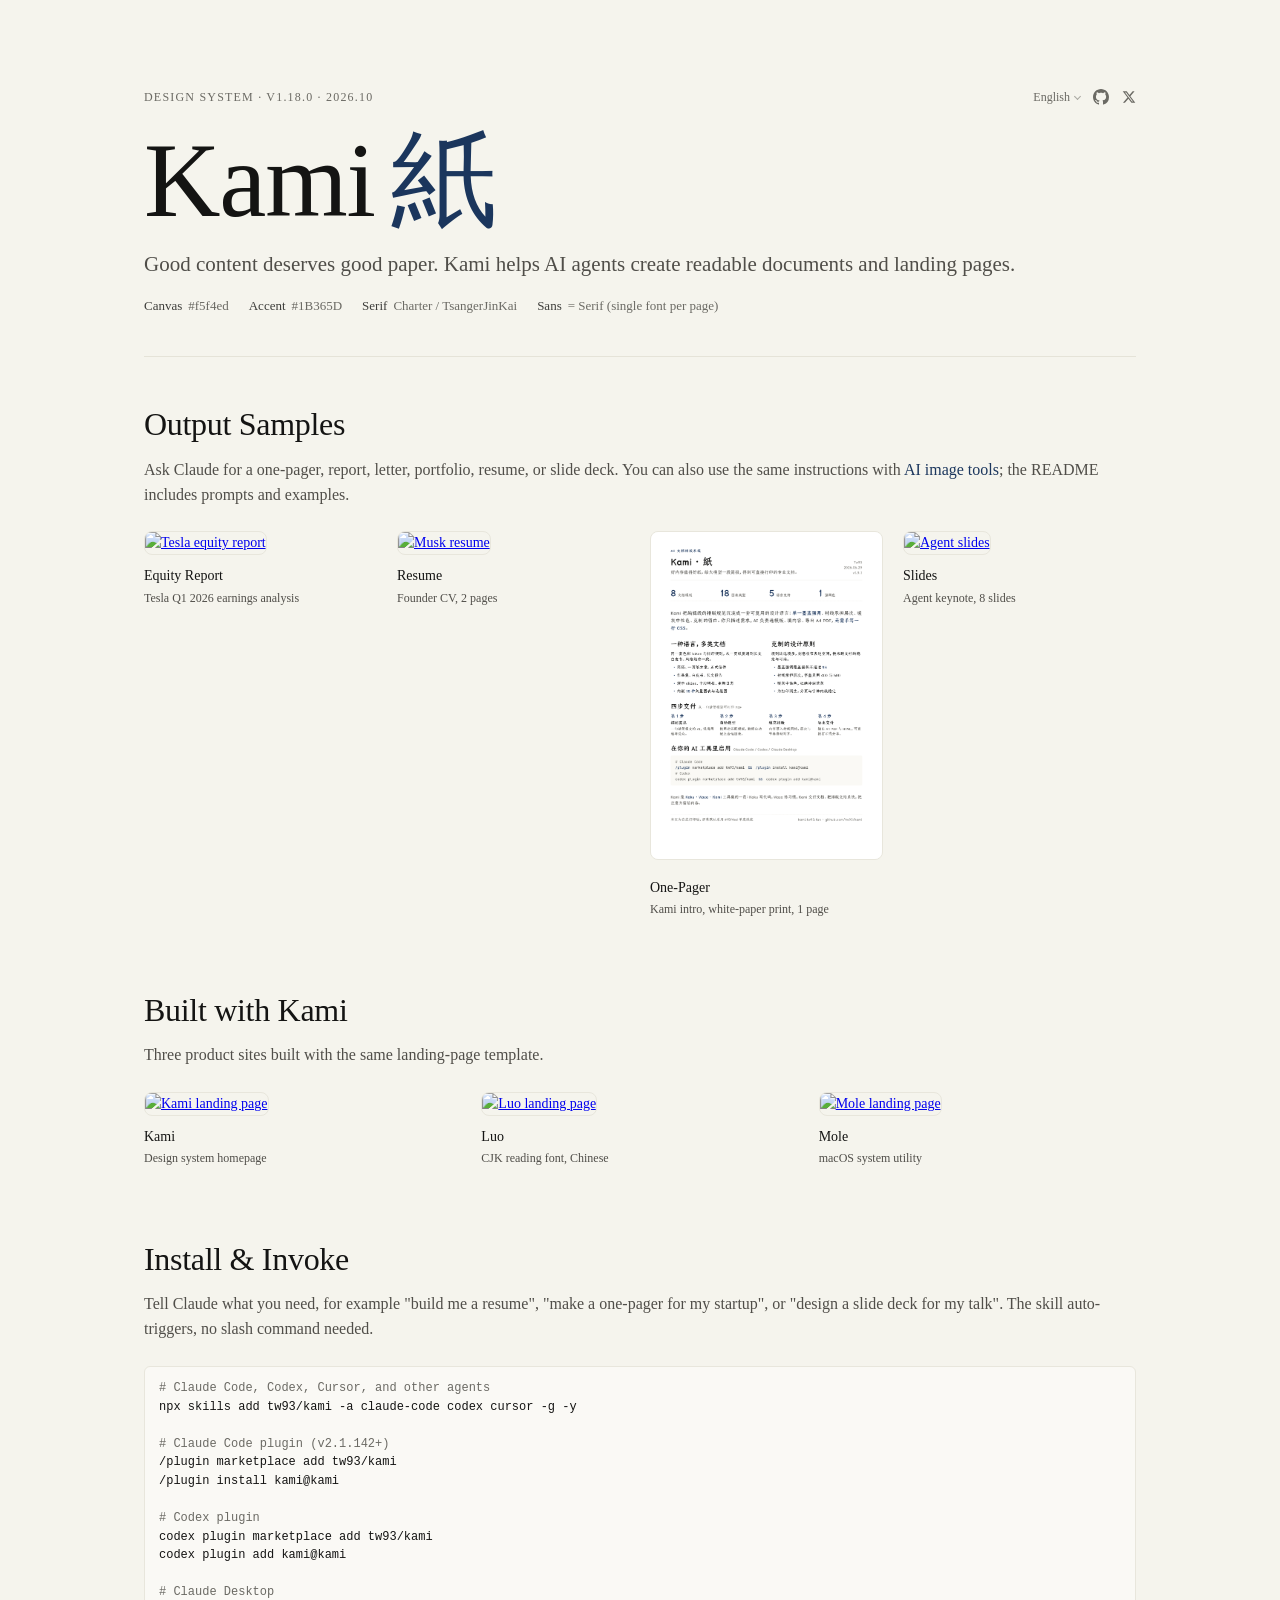
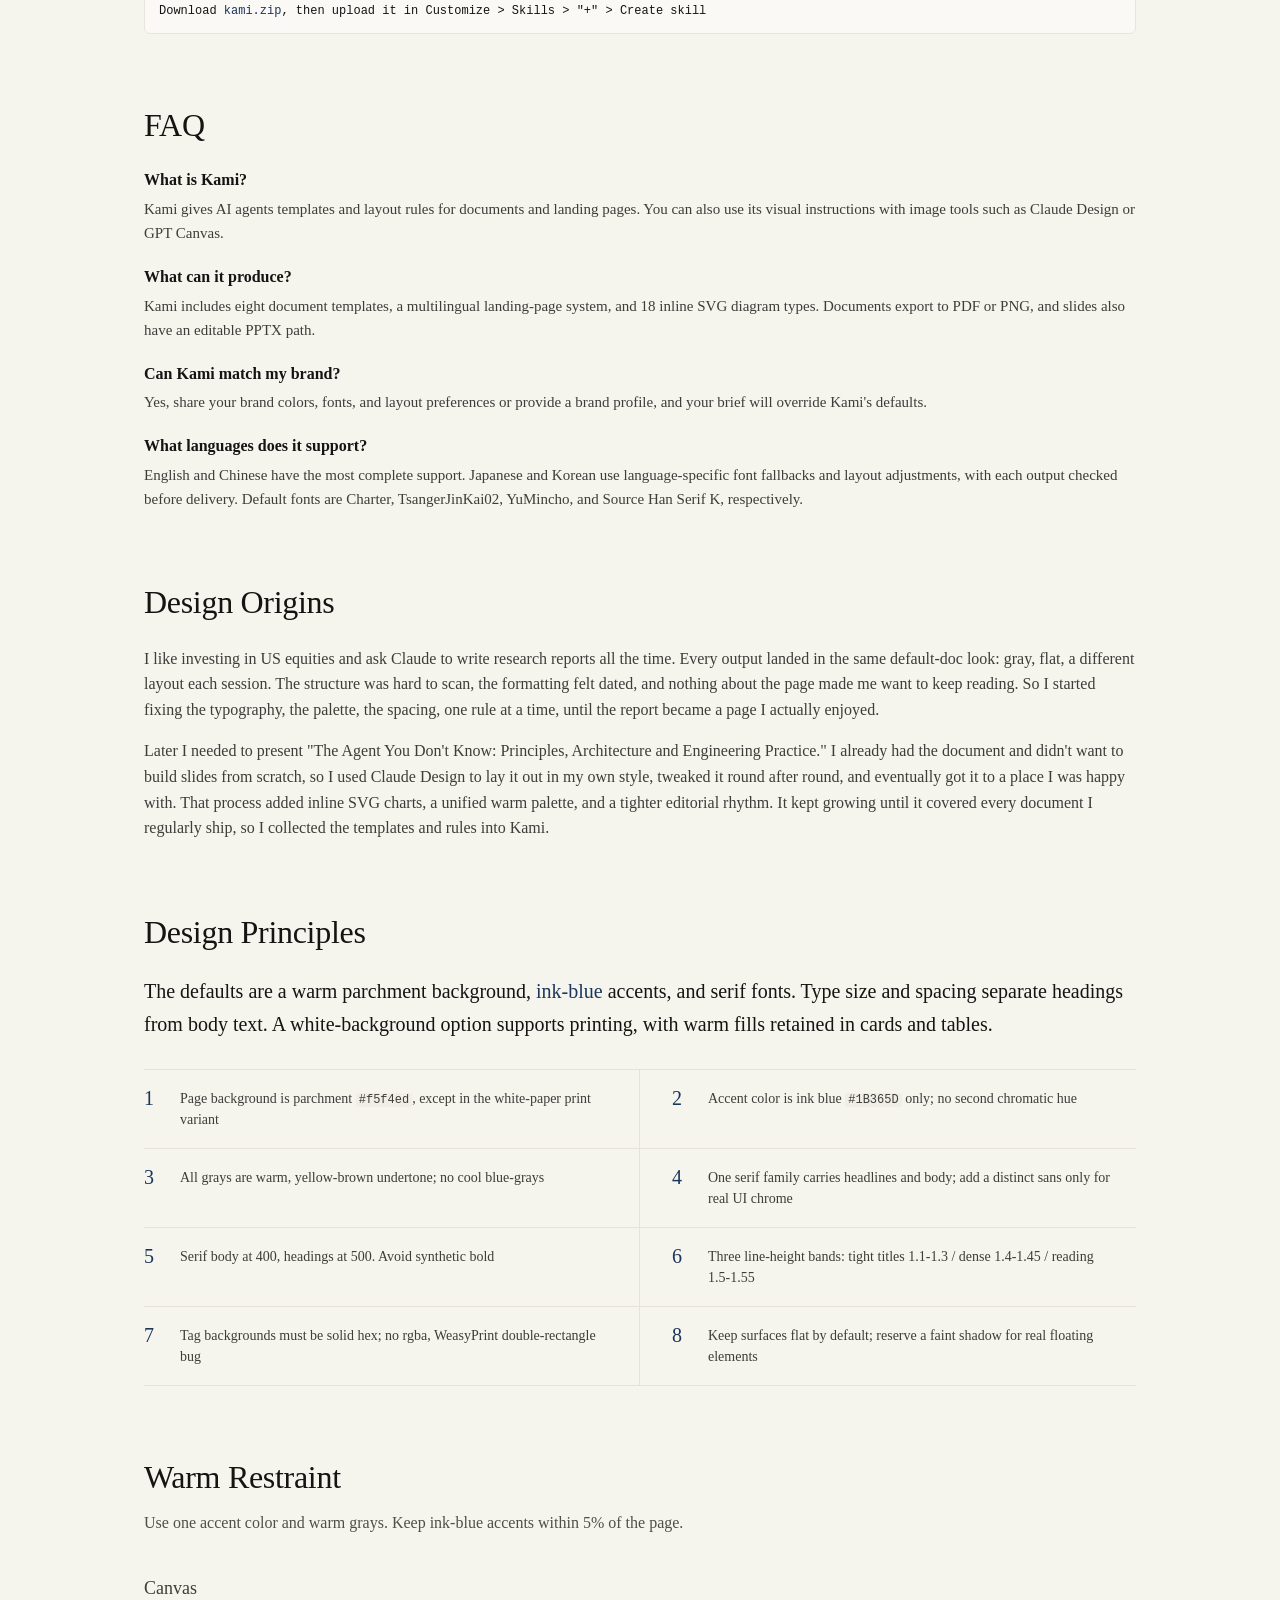
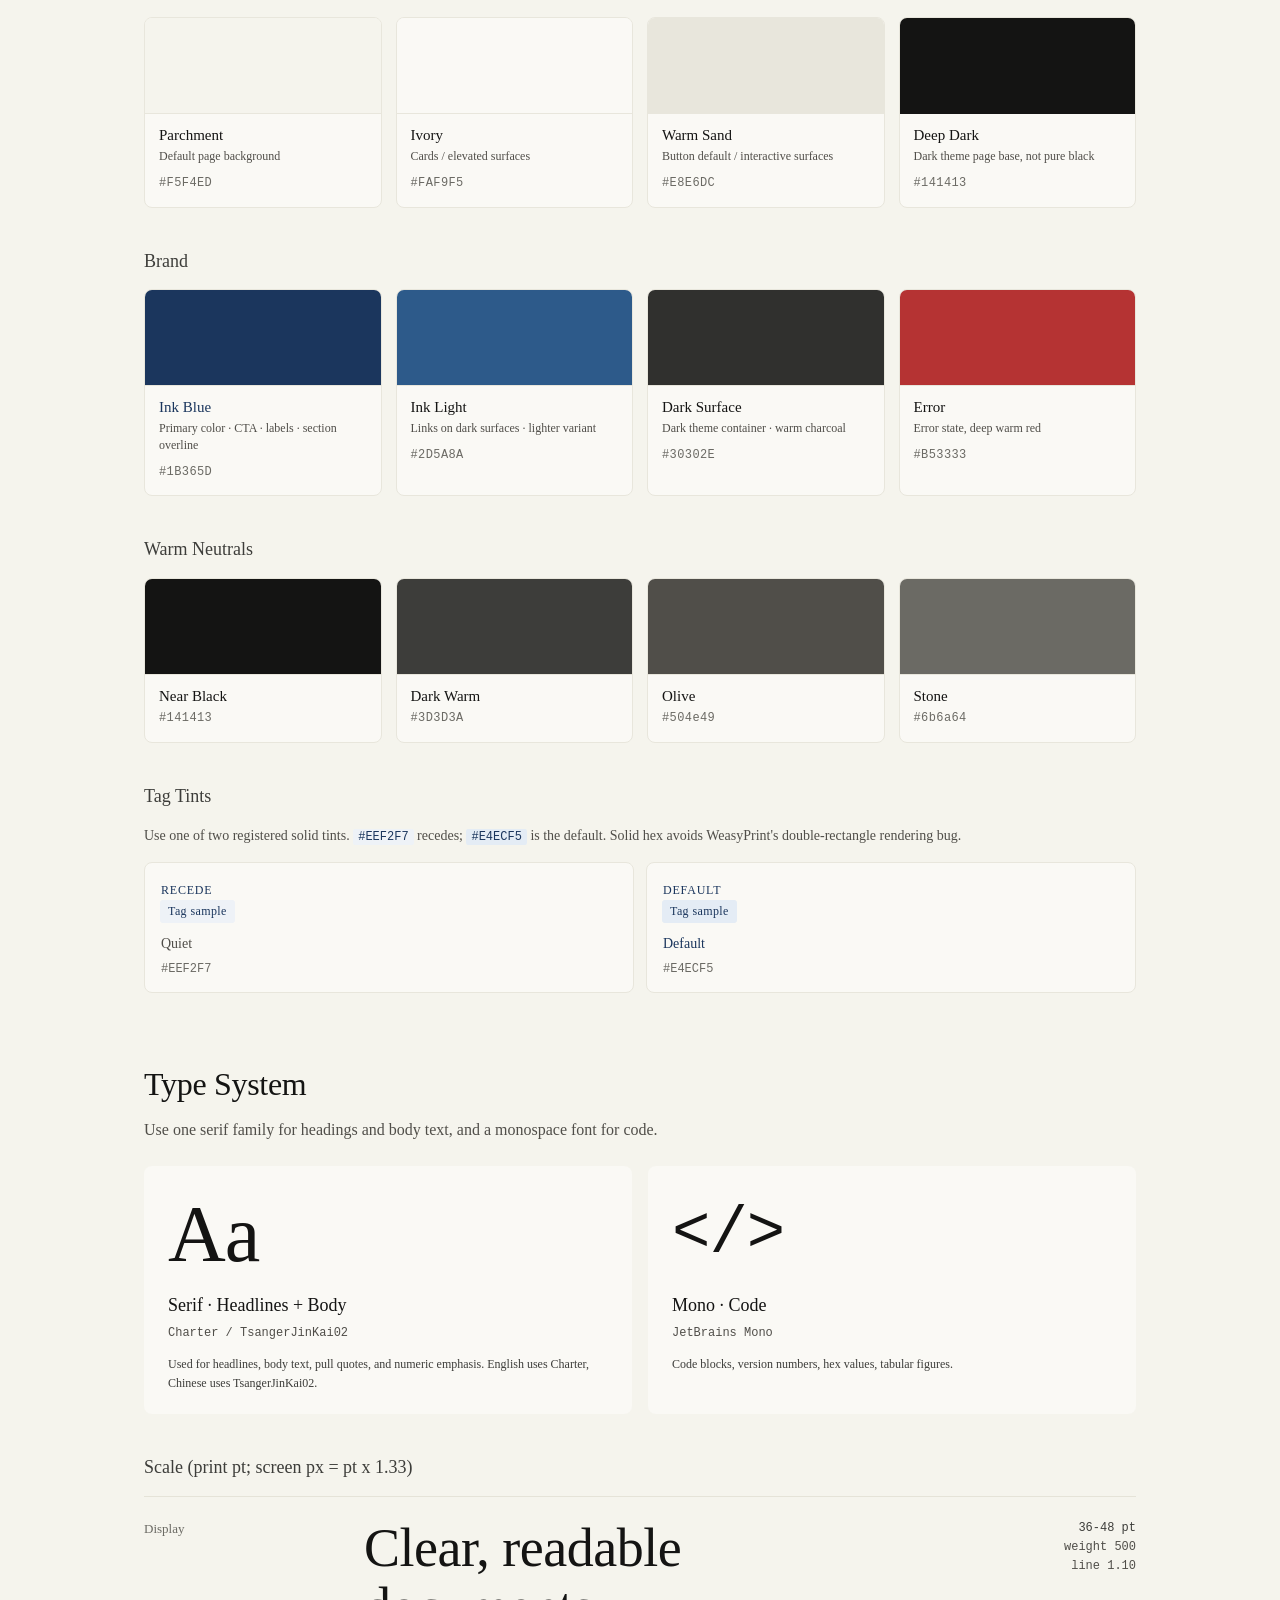
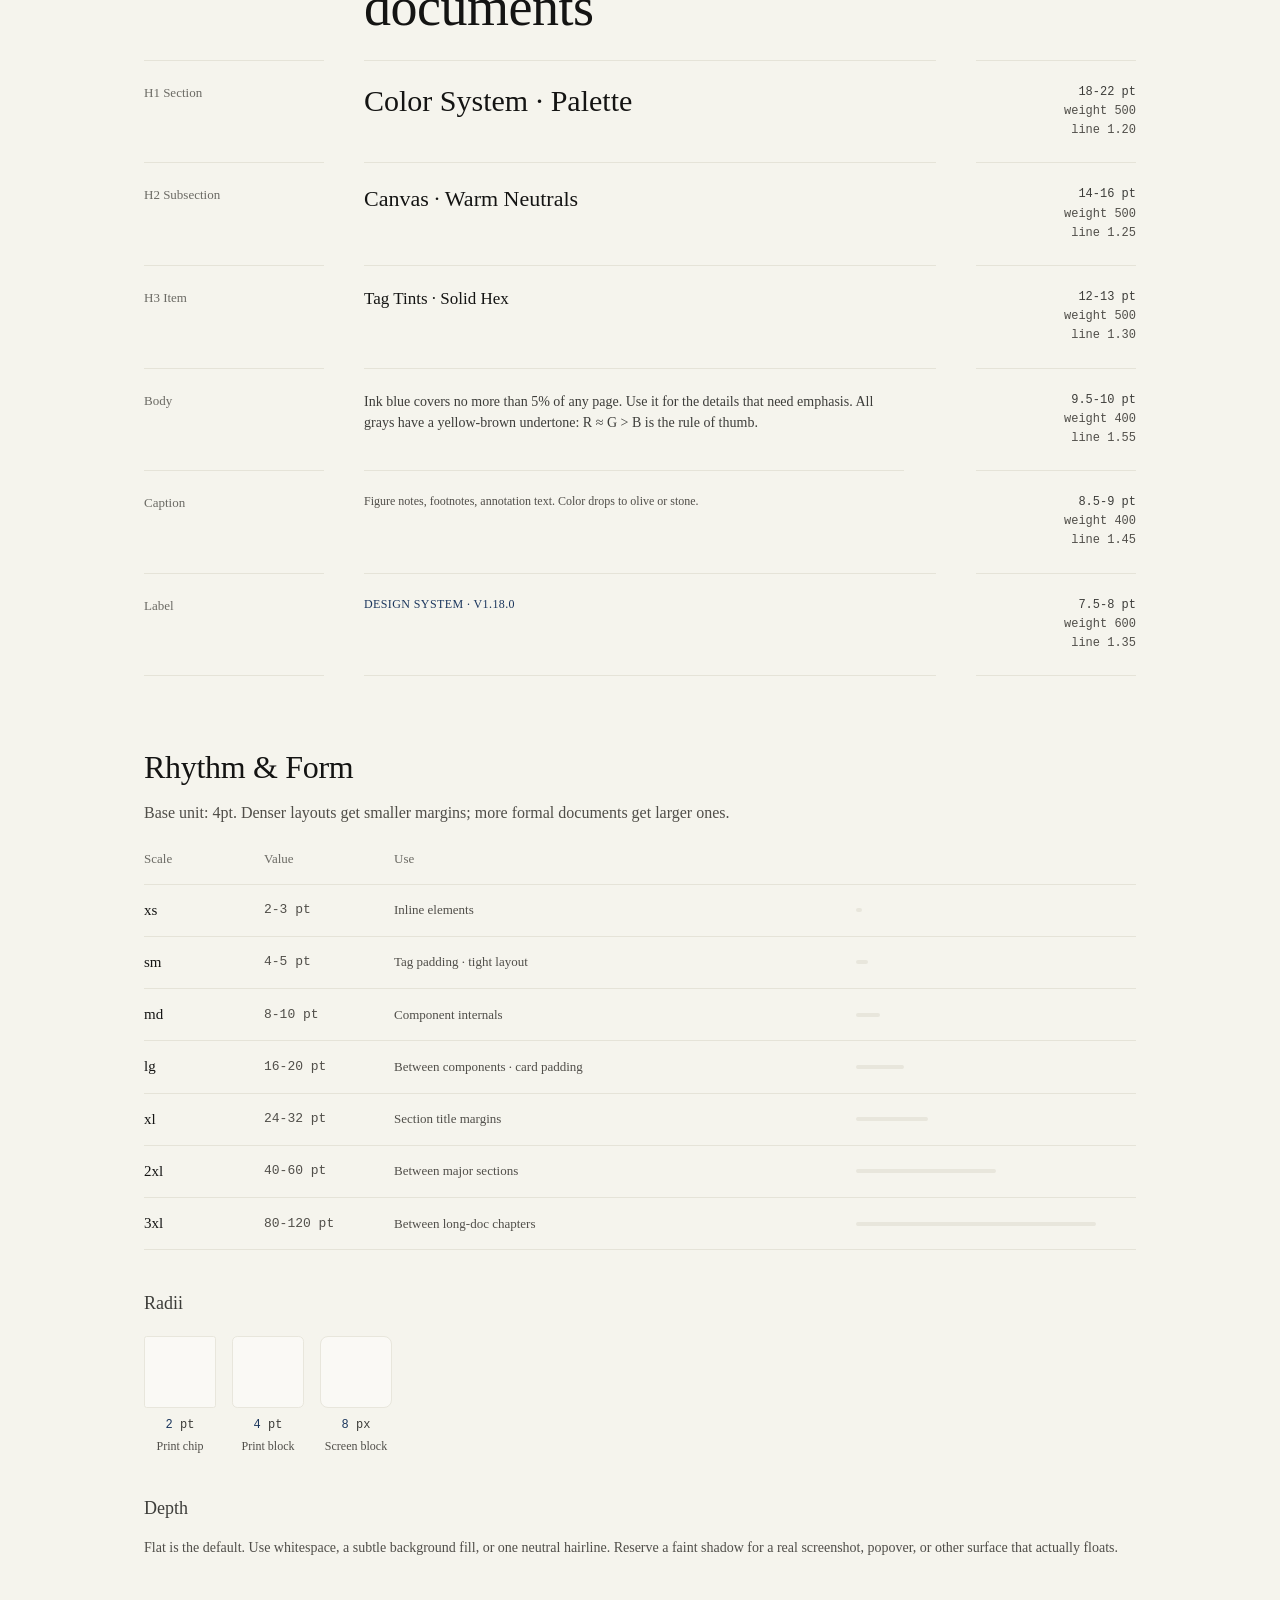
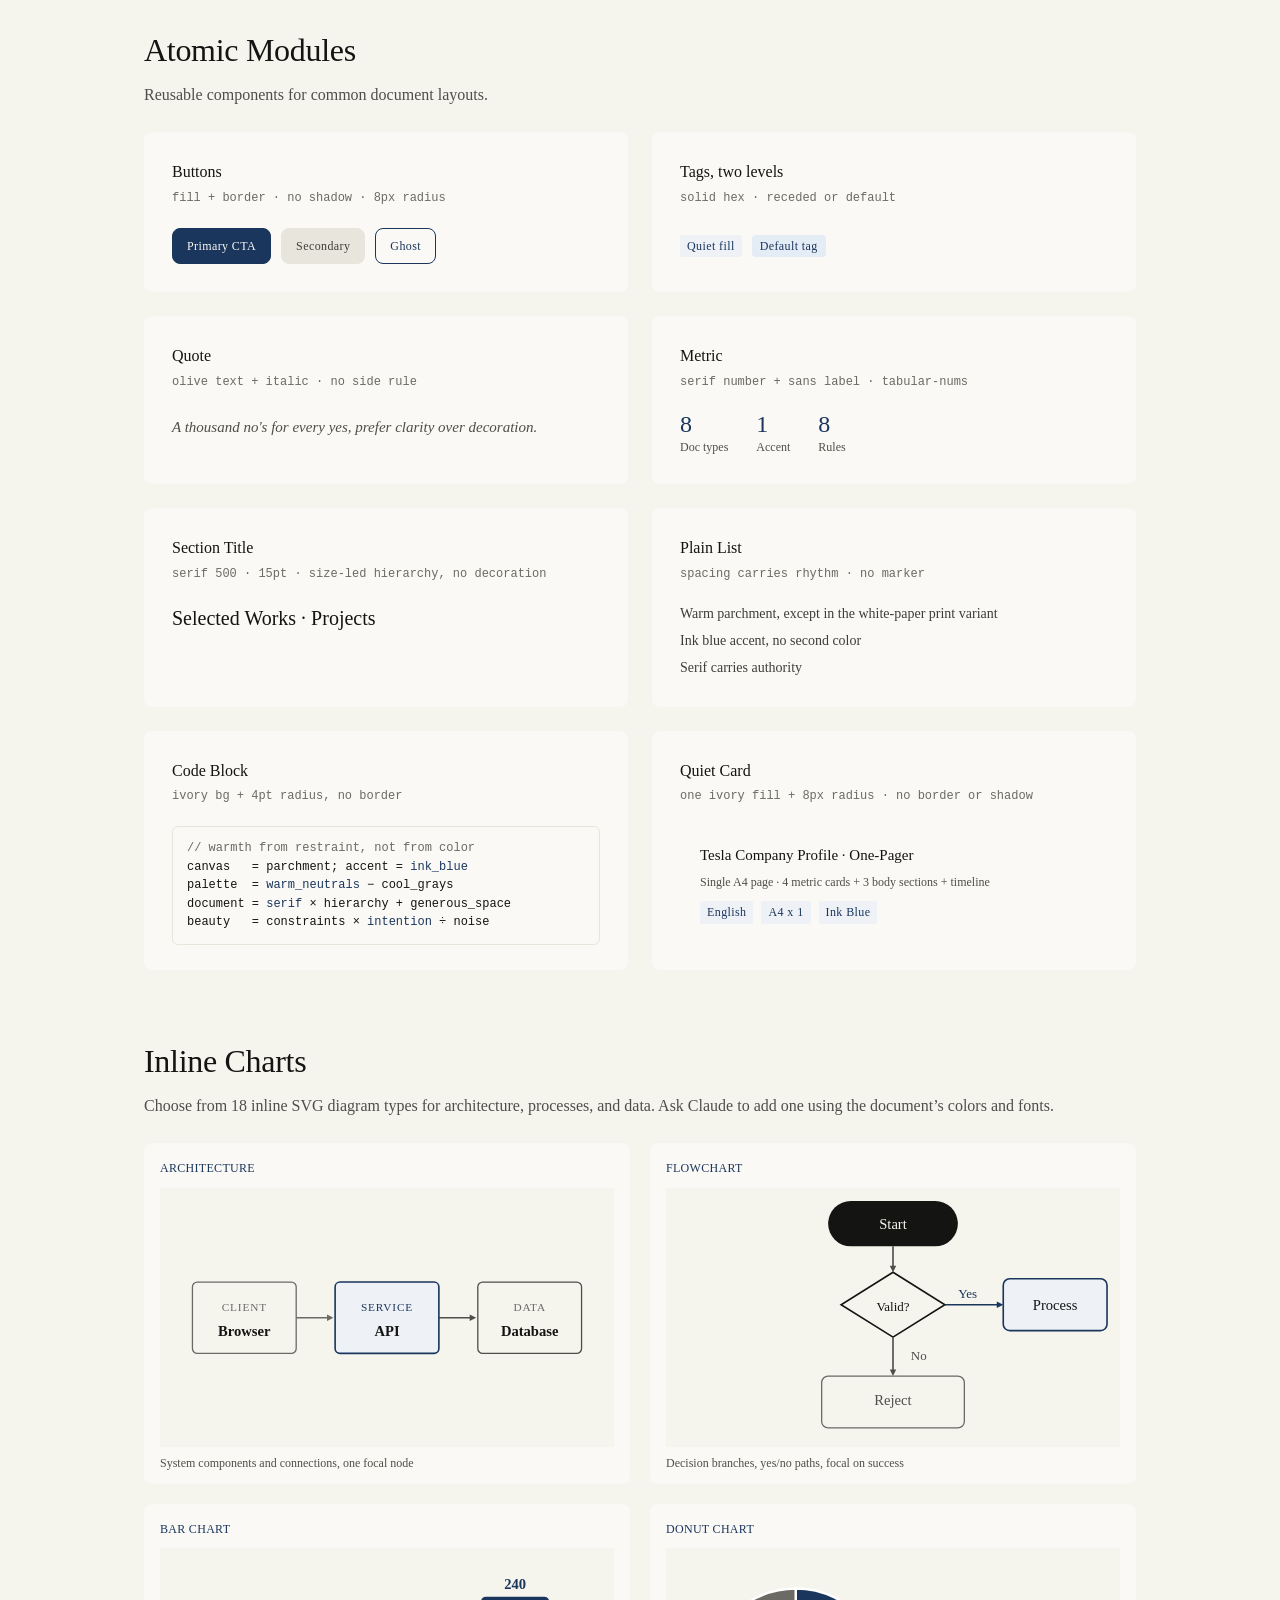
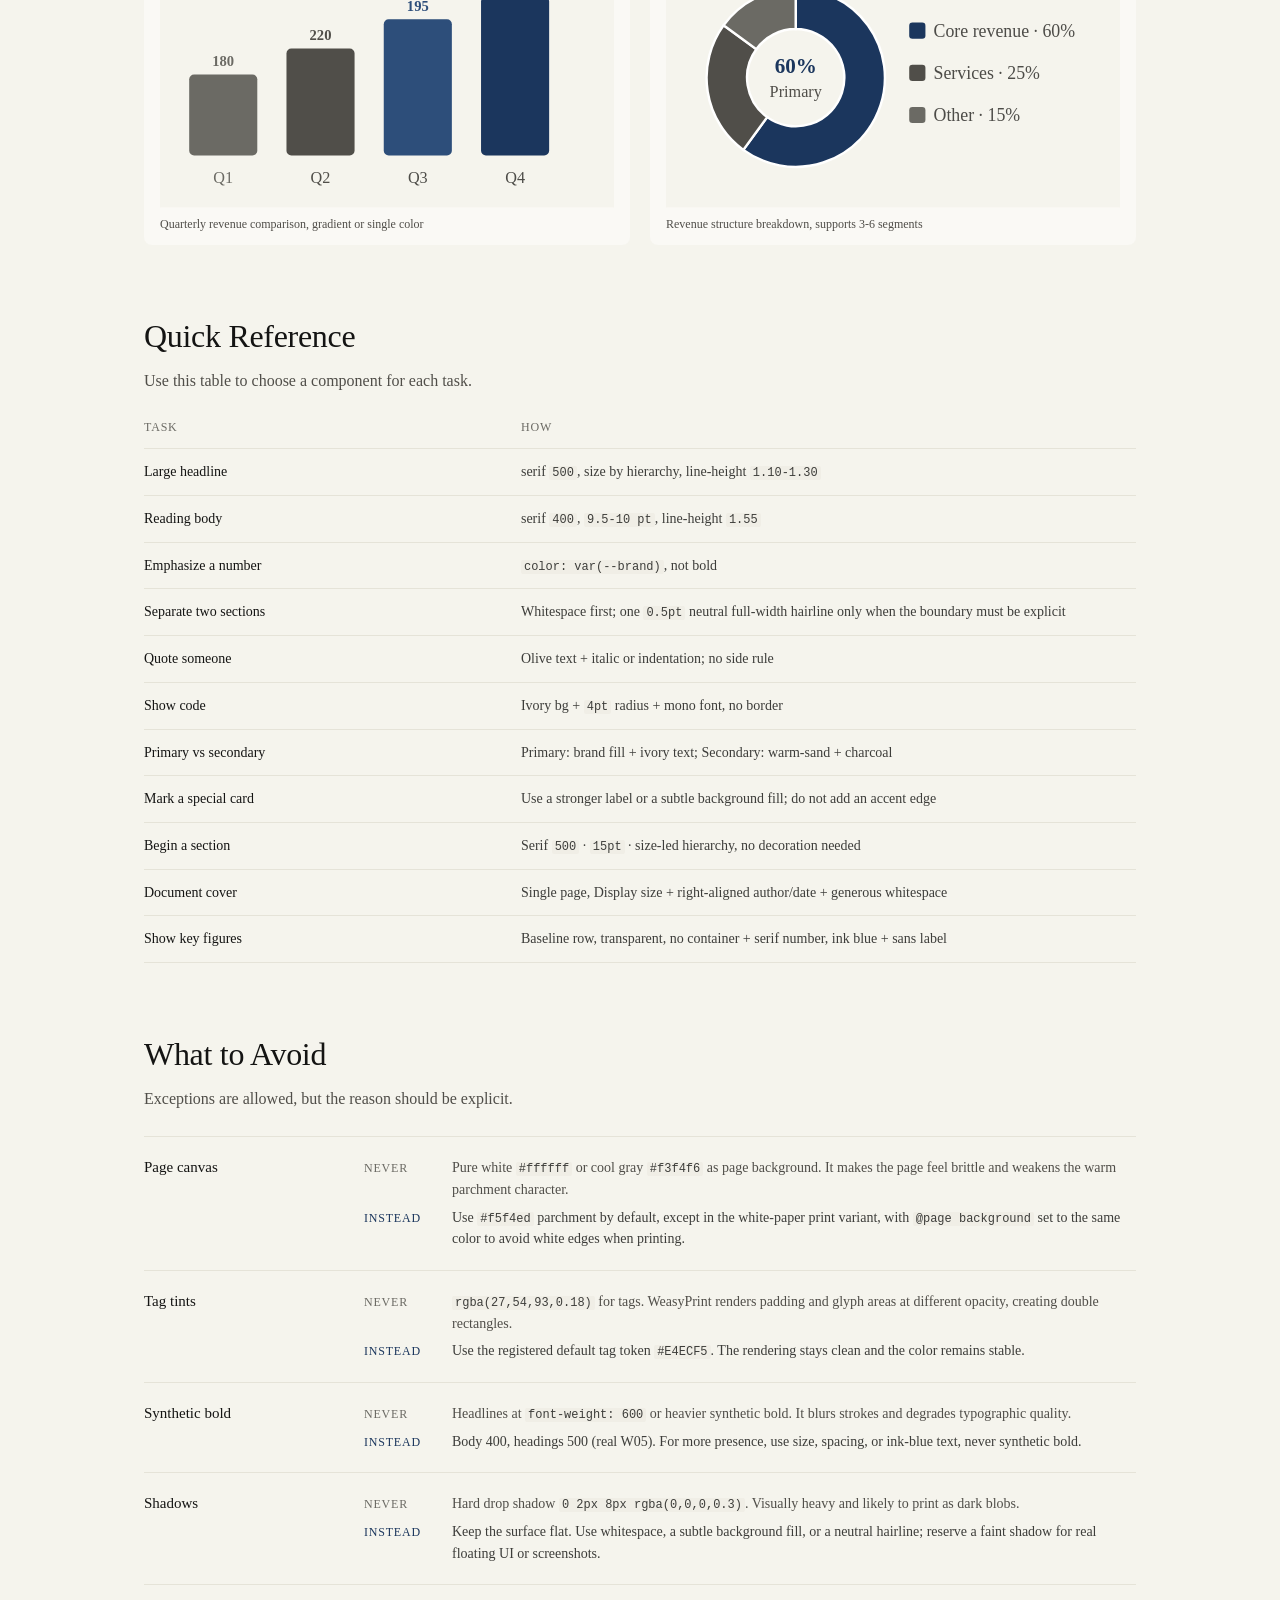
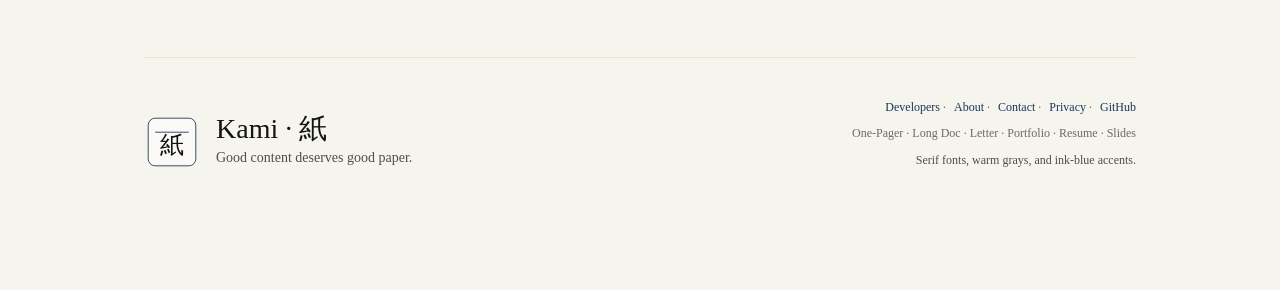
==== site/index.html @ d9352d13 "chore: bump to 1.18.0 across the package, plugin manifests and site badges" ====
<!doctype html>
<html lang="en">
<head>
  <meta charset="utf-8">
  <script>
  (function(){
    var pages={zh:'./index-zh.html',tw:'./index-tw.html',ja:'./index-ja.html',ko:'./index-ko.html'};
    var saved=null;
    try{saved=localStorage.getItem('kami-lang');}catch(e){}
    if(saved){if(pages[saved])location.replace(pages[saved]);return;}
    var l=(navigator.language||'').toLowerCase();
    if(/^zh.*(hant|tw|hk|mo)/.test(l))location.replace(pages.tw);
    else if(l.indexOf('zh')===0)location.replace(pages.zh);
    else if(l.indexOf('ja')===0)location.replace(pages.ja);
    else if(l.indexOf('ko')===0)location.replace(pages.ko);
  })();
  </script>
  <title>Kami: Document Design System for AI Agents</title>
  <meta name="viewport" content="width=device-width, initial-scale=1">
  <meta name="description" content="Templates and layout rules for AI-generated documents and landing pages. Export PDF, PNG, or editable PowerPoint slides.">
  <link rel="icon" href="assets/images/logo.svg" type="image/svg+xml">
  <link rel="stylesheet" href="./styles.css">
  <link rel="canonical" href="https://kami.tw93.fun/">
  <link rel="alternate" type="text/markdown" href="https://kami.tw93.fun/index.md">
  <link rel="alternate" hreflang="en" href="https://kami.tw93.fun/">
  <link rel="alternate" hreflang="zh-CN" href="https://kami.tw93.fun/index-zh.html">
  <link rel="alternate" hreflang="ja" href="https://kami.tw93.fun/index-ja.html">
  <link rel="alternate" hreflang="zh-Hant" href="https://kami.tw93.fun/index-tw.html">
  <link rel="alternate" hreflang="ko" href="https://kami.tw93.fun/index-ko.html">
  <link rel="alternate" hreflang="x-default" href="https://kami.tw93.fun/">
  <meta property="og:type" content="website">
  <meta property="og:title" content="Kami: Document Design System for AI Agents">
  <meta property="og:description" content="Templates and layout rules for AI-generated documents and landing pages. Export PDF, PNG, or editable PowerPoint slides.">
  <meta property="og:url" content="https://kami.tw93.fun/">
  <meta property="og:image" content="https://kami.tw93.fun/assets/showcase/kami-landing.png">
  <meta property="og:image:width" content="3110">
  <meta property="og:image:height" content="2392">
  <meta property="og:locale" content="en_US">
  <meta name="twitter:card" content="summary_large_image">
  <meta name="twitter:title" content="Kami: Document Design System for AI Agents">
  <meta name="twitter:description" content="Templates and layout rules for AI-generated documents and landing pages. Export PDF, PNG, or editable PowerPoint slides.">
  <meta name="twitter:image" content="https://kami.tw93.fun/assets/showcase/kami-landing.png">
  <script type="application/ld+json">
  {
    "@context": "https://schema.org",
    "@type": "SoftwareApplication",
    "@id": "https://kami.tw93.fun/#kami",
    "name": "Kami",
    "description": "Templates and layout rules for AI-generated documents and landing pages. Export PDF, PNG, or editable PowerPoint slides.",
    "url": "https://kami.tw93.fun",
    "applicationCategory": "DesignApplication",
    "operatingSystem": "Any",
    "author": {
      "@type": "Person",
      "@id": "https://tw93.fun/#person",
      "name": "Tw93",
      "url": "https://tw93.fun",
      "sameAs": ["https://github.com/tw93", "https://twitter.com/HiTw93", "https://tw93.fun", "https://weekly.tw93.fun", "https://yobi.tw93.fun"]
    },
    "sameAs": [
      "https://github.com/tw93/kami",
      "https://kami.tw93.fun/"
    ],
    "publisher": {
      "@id": "https://kami.tw93.fun/#organization"
    },
    "offers": {
      "@type": "Offer",
      "price": "0",
      "priceCurrency": "USD"
    }
  }
  </script>
  <script type="application/ld+json">
  {
    "@context": "https://schema.org",
    "@type": "FAQPage",
    "mainEntity": [
      {
        "@type": "Question",
        "name": "What is Kami?",
        "acceptedAnswer": {
          "@type": "Answer",
          "text": "Kami gives AI agents templates and layout rules for documents and landing pages. You can also use its visual instructions with image tools such as Claude Design or GPT Canvas."
        }
      },
      {
        "@type": "Question",
        "name": "What can Kami produce?",
        "acceptedAnswer": {
          "@type": "Answer",
          "text": "Kami includes eight document templates, a multilingual landing-page system, and 18 inline SVG diagram types. Documents export to PDF or PNG, and slides also have an editable PPTX path."
        }
      },
      {
        "@type": "Question",
        "name": "Can Kami match my brand?",
        "acceptedAnswer": {
          "@type": "Answer",
          "text": "Yes, share your brand colors, fonts, and layout preferences or provide a brand profile, and your brief will override Kami's defaults."
        }
      },
      {
        "@type": "Question",
        "name": "What languages does Kami support?",
        "acceptedAnswer": {
          "@type": "Answer",
          "text": "English and Chinese have the most complete support. Japanese and Korean use language-specific font fallbacks and layout adjustments, with each output checked before delivery. Default fonts are Charter, TsangerJinKai02, YuMincho, and Source Han Serif K, respectively."
        }
      }
    ]
  }
  </script>
  <script type="application/ld+json">
  {
    "@context": "https://schema.org",
    "@type": "Organization",
    "@id": "https://kami.tw93.fun/#organization",
    "name": "Kami",
    "alternateName": "Kami 紙",
    "url": "https://kami.tw93.fun/",
    "logo": "https://kami.tw93.fun/assets/images/logo.svg",
    "image": "https://kami.tw93.fun/assets/showcase/kami-landing.png",
    "description": "Open-source document design system for AI agents, maintained by Tw93 under the MIT license.",
    "email": "hitw93@gmail.com",
    "founder": {
      "@type": "Person",
      "@id": "https://tw93.fun/#person",
      "name": "Tw93",
      "url": "https://tw93.fun"
    },
    "sameAs": [
      "https://github.com/tw93/kami",
      "https://github.com/tw93",
      "https://x.com/HiTw93",
      "https://twitter.com/HiTw93",
      "https://tw93.fun"
    ],
    "contactPoint": [
      {
        "@type": "ContactPoint",
        "contactType": "technical support",
        "url": "https://github.com/tw93/kami/issues",
        "email": "hitw93@gmail.com",
        "availableLanguage": ["en", "zh-CN"]
      },
      {
        "@type": "ContactPoint",
        "contactType": "customer support",
        "url": "https://kami.tw93.fun/contact",
        "email": "hitw93@gmail.com",
        "availableLanguage": ["en", "zh-CN"]
      }
    ]
  }
  </script>
  <script type="application/ld+json">
  {
    "@context": "https://schema.org",
    "@graph": [
      {
        "@type": "WebSite",
        "@id": "https://kami.tw93.fun/#website",
        "url": "https://kami.tw93.fun/",
        "name": "Kami",
        "description": "Templates and layout rules for AI-generated documents and landing pages. Export PDF, PNG, or editable PowerPoint slides.",
        "publisher": { "@id": "https://kami.tw93.fun/#organization" },
        "inLanguage": ["en", "zh-CN", "zh-Hant", "ja", "ko"]
      },
      {
        "@type": "WebPage",
        "@id": "https://kami.tw93.fun/#webpage",
        "url": "https://kami.tw93.fun/",
        "name": "Kami: Document Design System for AI Agents",
        "isPartOf": { "@id": "https://kami.tw93.fun/#website" },
        "about": { "@id": "https://kami.tw93.fun/#kami" },
        "primaryImageOfPage": "https://kami.tw93.fun/assets/showcase/kami-landing.png",
        "inLanguage": "en",
        "speakable": {
          "@type": "SpeakableSpecification",
          "cssSelector": [".hero h1", ".hero .tagline", ".manifesto"]
        }
      }
    ]
  }
  </script>
</head>
<body>
<main class="page">

  <!-- ============ HERO ============ -->
  <header class="hero">
    <div class="eyebrow">
      <span>Design System · v1.18.0<span class="eyebrow-date"> · 2026.10</span></span>
      <span class="hero-links">
        <nav class="lang-switch" aria-label="Language" data-lang-switch>
          <button class="lang-trigger" type="button" aria-expanded="false" data-lang-trigger>English</button>
          <div class="lang-menu" data-lang-menu>
            <a href="./" class="active" data-lang="en">English</a>
            <a href="./index-zh.html" data-lang="zh">简体中文</a>
            <a href="./index-tw.html" data-lang="tw">繁體中文</a>
            <a href="./index-ja.html" data-lang="ja">日本語</a>
            <a href="./index-ko.html" data-lang="ko">한국어</a>
          </div>
        </nav>
        <a href="https://github.com/tw93/kami" target="_blank" rel="noopener" aria-label="GitHub">
          <svg width="16" height="16" viewBox="0 0 16 16" fill="currentColor">
            <path d="M8 0C3.58 0 0 3.58 0 8c0 3.54 2.29 6.53 5.47 7.59.4.07.55-.17.55-.38 0-.19-.01-.82-.01-1.49-2.01.37-2.53-.49-2.69-.94-.09-.23-.48-.94-.82-1.13-.28-.15-.68-.52-.01-.53.63-.01 1.08.58 1.23.82.72 1.21 1.87.87 2.33.66.07-.52.28-.87.51-1.07-1.78-.2-3.64-.89-3.64-3.95 0-.87.31-1.59.82-2.15-.08-.2-.36-1.02.08-2.12 0 0 .67-.21 2.2.82.64-.18 1.32-.27 2-.27.68 0 1.36.09 2 .27 1.53-1.04 2.2-.82 2.2-.82.44 1.1.16 1.92.08 2.12.51.56.82 1.27.82 2.15 0 3.07-1.87 3.75-3.65 3.95.29.25.54.73.54 1.48 0 1.07-.01 1.93-.01 2.2 0 .21.15.46.55.38A8.01 8.01 0 0016 8c0-4.42-3.58-8-8-8z"/>
          </svg>
        </a>
        <a href="https://x.com/HiTw93" target="_blank" rel="noopener" aria-label="X">
          <svg width="14" height="14" viewBox="0 0 24 24" fill="currentColor">
            <path d="M18.244 2.25h3.308l-7.227 8.26 8.502 11.24H16.17l-5.214-6.817L4.99 21.75H1.68l7.73-8.835L1.254 2.25H8.08l4.713 6.231zm-1.161 17.52h1.833L7.084 4.126H5.117z"/>
          </svg>
        </a>
      </span>
    </div>
    <h1>Kami<span class="cn">紙</span></h1>
    <p class="tagline">Good content deserves good paper. Kami helps AI agents create readable documents and landing pages.</p>
    <div class="hero-tokens">
      <span><b>Canvas</b>#f5f4ed</span>
      <span><b>Accent</b>#1B365D</span>
      <span><b>Serif</b>Charter / TsangerJinKai</span>
      <span><b>Sans</b>= Serif (single font per page)</span>
    </div>
  </header>

  <!-- ============ 00 DEMOS ============ -->
  <section>
    <div class="section-head">
      <h2 class="section-title">Output Samples</h2>
      <p class="section-lede">Ask Claude for a one-pager, report, letter, portfolio, resume, or slide deck. You can also use the same instructions with <a href="https://github.com/tw93/kami#beyond-documents" style="color:var(--brand); text-decoration:none; font-weight:500;">AI image tools</a>; the README includes prompts and examples.</p>
    </div>
    <div class="demo-grid">
      <div class="demo-card">
        <a href="assets/demos/demo-tesla.pdf" target="_blank"><img src="assets/demos/demo-tesla.png" alt="Tesla equity report" loading="lazy" decoding="async"></a>
        <p class="demo-title">Equity Report</p>
        <p class="demo-desc">Tesla Q1 2026 earnings analysis</p>
      </div>
      <div class="demo-card">
        <a href="assets/demos/demo-musk-resume.pdf" target="_blank"><img src="assets/demos/demo-musk-resume.png" alt="Musk resume" loading="lazy" decoding="async"></a>
        <p class="demo-title">Resume</p>
        <p class="demo-desc">Founder CV, 2 pages</p>
      </div>
      <div class="demo-card">
        <a href="assets/demos/demo-kami-print.pdf" target="_blank"><img src="assets/demos/demo-kami-print.png" alt="Kami print one-pager" loading="lazy" decoding="async"></a>
        <p class="demo-title">One-Pager</p>
        <p class="demo-desc">Kami intro, white-paper print, 1 page</p>
      </div>
      <div class="demo-card">
        <a href="assets/demos/demo-agent-slides.pdf" target="_blank"><img src="assets/demos/demo-agent-slides.png" alt="Agent slides" loading="lazy" decoding="async"></a>
        <p class="demo-title">Slides</p>
        <p class="demo-desc">Agent keynote, 8 slides</p>
      </div>
    </div>
  </section>

  <!-- ============ LANDING PAGES ============ -->
  <section>
    <div class="section-head">
      <h2 class="section-title">Built with Kami</h2>
      <p class="section-lede">Three product sites built with the same landing-page template.</p>
    </div>
    <div class="landing-grid">
      <div class="landing-card">
        <a href="https://kami.tw93.fun" target="_blank" rel="noopener"><img src="assets/showcase/kami-landing.png" alt="Kami landing page" loading="lazy" decoding="async"></a>
        <p class="demo-title">Kami</p>
        <p class="demo-desc">Design system homepage</p>
      </div>
      <div class="landing-card">
        <a href="https://luo.tw93.fun" target="_blank" rel="noopener"><img src="assets/showcase/luo-landing.png" alt="Luo landing page" loading="lazy" decoding="async"></a>
        <p class="demo-title">Luo</p>
        <p class="demo-desc">CJK reading font, Chinese</p>
      </div>
      <div class="landing-card">
        <a href="https://mole.fit" target="_blank" rel="noopener"><img src="assets/showcase/mole-landing.png" alt="Mole landing page" loading="lazy" decoding="async"></a>
        <p class="demo-title">Mole</p>
        <p class="demo-desc">macOS system utility</p>
      </div>
    </div>
  </section>

  <!-- ============ 01 INSTALL ============ -->
  <section>
    <div class="section-head">
      <h2 class="section-title">Install &amp; Invoke</h2>
      <p class="section-lede">Tell Claude what you need, for example "build me a resume", "make a one-pager for my startup", or "design a slide deck for my talk". The skill auto-triggers, no slash command needed.</p>
    </div>
<pre class="code code-wrap"><span class="c"># Claude Code, Codex, Cursor, and other agents</span>
npx skills add tw93/kami -a claude-code codex cursor -g -y

<span class="c"># Claude Code plugin (v2.1.142+)</span>
/plugin marketplace add tw93/kami
/plugin install kami@kami

<span class="c"># Codex plugin</span>
codex plugin marketplace add tw93/kami
codex plugin add kami@kami

<span class="c"># Claude Desktop</span>
Download <a href="https://github.com/tw93/kami/releases/latest/download/kami.zip" style="color:var(--brand); text-decoration:none;">kami.zip</a>, then upload it in Customize &gt; Skills &gt; "+" &gt; Create skill</pre>
  </section>

  <!-- ============ 11 FAQ ============ -->
  <section>
    <div class="section-head">
      <h2 class="section-title">FAQ</h2>
    </div>
    <dl class="faq">
      <div class="faq-pair">
        <dt>What is Kami?</dt>
        <dd>Kami gives AI agents templates and layout rules for documents and landing pages. You can also use its visual instructions with image tools such as Claude Design or GPT Canvas.</dd>
      </div>
      <div class="faq-pair">
        <dt>What can it produce?</dt>
        <dd>Kami includes eight document templates, a multilingual landing-page system, and 18 inline SVG diagram types. Documents export to PDF or PNG, and slides also have an editable PPTX path.</dd>
      </div>
      <div class="faq-pair">
        <dt>Can Kami match my brand?</dt>
        <dd>Yes, share your brand colors, fonts, and layout preferences or provide a brand profile, and your brief will override Kami's defaults.</dd>
      </div>
      <div class="faq-pair">
        <dt>What languages does it support?</dt>
        <dd>English and Chinese have the most complete support. Japanese and Korean use language-specific font fallbacks and layout adjustments, with each output checked before delivery. Default fonts are Charter, TsangerJinKai02, YuMincho, and Source Han Serif K, respectively.</dd>
      </div>
    </dl>
  </section>

  <!-- ============ 10 BACKGROUND ============ -->
  <section>
    <div class="section-head">
      <h2 class="section-title">Design Origins</h2>
    </div>
    <div class="background-text">
      <p>I like investing in US equities and ask Claude to write research reports all the time. Every output landed in the same default-doc look: gray, flat, a different layout each session. The structure was hard to scan, the formatting felt dated, and nothing about the page made me want to keep reading. So I started fixing the typography, the palette, the spacing, one rule at a time, until the report became a page I actually enjoyed.</p>
      <p>Later I needed to present "The Agent You Don't Know: Principles, Architecture and Engineering Practice." I already had the document and didn't want to build slides from scratch, so I used Claude Design to lay it out in my own style, tweaked it round after round, and eventually got it to a place I was happy with. That process added inline SVG charts, a unified warm palette, and a tighter editorial rhythm. It kept growing until it covered every document I regularly ship, so I collected the templates and rules into Kami.</p>
    </div>
  </section>

  <!-- ============ 02 MANIFESTO ============ -->
  <section>
    <div class="section-head">
      <h2 class="section-title">Design Principles</h2>
    </div>
    <p class="manifesto">The defaults are a warm parchment background, <em>ink-blue</em> accents, and serif fonts. Type size and spacing separate headings from body text. A white-background option supports printing, with warm fills retained in cards and tables.</p>
    <ol class="rules">
      <li><span class="n">1</span><p>Page background is parchment <code>#f5f4ed</code>, except in the white-paper print variant</p></li>
      <li><span class="n">2</span><p>Accent color is ink blue <code>#1B365D</code> only; no second chromatic hue</p></li>
      <li><span class="n">3</span><p>All grays are warm, yellow-brown undertone; no cool blue-grays</p></li>
      <li><span class="n">4</span><p>One serif family carries headlines and body; add a distinct sans only for real UI chrome</p></li>
      <li><span class="n">5</span><p>Serif body at 400, headings at 500. Avoid synthetic bold</p></li>
      <li><span class="n">6</span><p>Three line-height bands: tight titles 1.1-1.3 / dense 1.4-1.45 / reading 1.5-1.55</p></li>
      <li><span class="n">7</span><p>Tag backgrounds must be solid hex; no rgba, WeasyPrint double-rectangle bug</p></li>
      <li><span class="n">8</span><p>Keep surfaces flat by default; reserve a faint shadow for real floating elements</p></li>
    </ol>
  </section>

  <!-- ============ 03 COLOR ============ -->
  <section>
    <div class="section-head">
      <h2 class="section-title">Warm Restraint</h2>
      <p class="section-lede">Use one accent color and warm grays. Keep ink-blue accents within 5% of the page.</p>
    </div>

    <h3 class="subhead">Canvas</h3>
    <div class="swatches">
      <div class="swatch"><div class="chip" style="background:#f5f4ed"></div><div class="info"><p class="name">Parchment</p><p class="role">Default page background</p><span class="hex">#F5F4ED</span></div></div>
      <div class="swatch"><div class="chip" style="background:#faf9f5"></div><div class="info"><p class="name">Ivory</p><p class="role">Cards / elevated surfaces</p><span class="hex">#FAF9F5</span></div></div>
      <div class="swatch"><div class="chip" style="background:#e8e6dc"></div><div class="info"><p class="name">Warm Sand</p><p class="role">Button default / interactive surfaces</p><span class="hex">#E8E6DC</span></div></div>
      <div class="swatch dark"><div class="chip" style="background:#141413"></div><div class="info"><p class="name" style="color:var(--deep-dark)">Deep Dark</p><p class="role">Dark theme page base, not pure black</p><span class="hex">#141413</span></div></div>
    </div>

    <h3 class="subhead">Brand</h3>
    <div class="swatches">
      <div class="swatch brand"><div class="chip" style="background:#1B365D"></div><div class="info"><p class="name">Ink Blue</p><p class="role">Primary color · CTA · labels · section overline</p><span class="hex">#1B365D</span></div></div>
      <div class="swatch"><div class="chip" style="background:#2D5A8A"></div><div class="info"><p class="name">Ink Light</p><p class="role">Links on dark surfaces · lighter variant</p><span class="hex">#2D5A8A</span></div></div>
      <div class="swatch"><div class="chip" style="background:#30302e"></div><div class="info"><p class="name" style="color:var(--deep-dark)">Dark Surface</p><p class="role">Dark theme container · warm charcoal</p><span class="hex">#30302E</span></div></div>
      <div class="swatch"><div class="chip" style="background:#b53333"></div><div class="info"><p class="name">Error</p><p class="role">Error state, deep warm red</p><span class="hex">#B53333</span></div></div>
    </div>

    <h3 class="subhead">Warm Neutrals</h3>
    <div class="swatches" style="grid-template-columns: repeat(4, 1fr);">
      <div class="swatch"><div class="chip" style="background:#141413"></div><div class="info"><p class="name">Near Black</p><span class="hex">#141413</span></div></div>
      <div class="swatch"><div class="chip" style="background:#3d3d3a"></div><div class="info"><p class="name">Dark Warm</p><span class="hex">#3D3D3A</span></div></div>
      <div class="swatch"><div class="chip" style="background:#504e49"></div><div class="info"><p class="name">Olive</p><span class="hex">#504e49</span></div></div>
      <div class="swatch"><div class="chip" style="background:#6b6a64"></div><div class="info"><p class="name">Stone</p><span class="hex">#6b6a64</span></div></div>
    </div>

    <h3 class="subhead">Tag Tints</h3>
    <p style="font-size:14px; color: var(--olive); margin: 0 0 16px; line-height: 1.55;">Use one of two registered solid tints. <code style="font-family:var(--mono);font-size:12px;background:#EEF2F7;color:var(--brand);padding:1px 5px;border-radius:2px">#EEF2F7</code> recedes; <code style="font-family:var(--mono);font-size:12px;background:#E4ECF5;color:var(--brand);padding:1px 5px;border-radius:2px">#E4ECF5</code> is the default. Solid hex avoids WeasyPrint's double-rectangle rendering bug.</p>
    <div class="tint-strip">
      <div class="tint"><span class="flag">Recede</span><span class="sample" style="background:#EEF2F7">Tag sample</span><p class="opacity">Quiet</p><span class="hex">#EEF2F7</span></div>
      <div class="tint default"><span class="flag">Default</span><span class="sample" style="background:#E4ECF5">Tag sample</span><p class="opacity">Default</p><span class="hex">#E4ECF5</span></div>
    </div>
  </section>

  <!-- ============ 04 TYPE ============ -->
  <section>
    <div class="section-head">
      <h2 class="section-title">Type System</h2>
      <p class="section-lede">Use one serif family for headings and body text, and a monospace font for code.</p>
    </div>

    <div class="family-grid">
      <div class="family serif">
        <p class="glyph">Aa</p>
        <p class="role">Serif · Headlines + Body</p>
        <p class="name">Charter / TsangerJinKai02</p>
        <p class="use">Used for headlines, body text, pull quotes, and numeric emphasis. English uses Charter, Chinese uses TsangerJinKai02.</p>
      </div>
      <div class="family mono">
        <p class="glyph">&lt;/&gt;</p>
        <p class="role">Mono · Code</p>
        <p class="name">JetBrains Mono</p>
        <p class="use">Code blocks, version numbers, hex values, tabular figures.</p>
      </div>
    </div>

    <h3 class="subhead">Scale (print pt; screen px = pt x 1.33)</h3>
    <div class="type-grid">
      <div class="type-row">
        <div class="type-label">Display</div>
        <div class="type-sample display">Clear, readable<br>documents</div>
        <div class="type-specs"><b>36-48 pt</b><br>weight 500<br>line 1.10</div>
      </div>
      <div class="type-row">
        <div class="type-label">H1 Section</div>
        <div class="type-sample h1">Color System · Palette</div>
        <div class="type-specs"><b>18-22 pt</b><br>weight 500<br>line 1.20</div>
      </div>
      <div class="type-row">
        <div class="type-label">H2 Subsection</div>
        <div class="type-sample h2">Canvas · Warm Neutrals</div>
        <div class="type-specs"><b>14-16 pt</b><br>weight 500<br>line 1.25</div>
      </div>
      <div class="type-row">
        <div class="type-label">H3 Item</div>
        <div class="type-sample h3">Tag Tints · Solid Hex</div>
        <div class="type-specs"><b>12-13 pt</b><br>weight 500<br>line 1.30</div>
      </div>
      <div class="type-row">
        <div class="type-label">Body</div>
        <div class="type-sample body">Ink blue covers no more than 5% of any page. Use it for the details that need emphasis. All grays have a yellow-brown undertone: R ≈ G > B is the rule of thumb.</div>
        <div class="type-specs"><b>9.5-10 pt</b><br>weight 400<br>line 1.55</div>
      </div>
      <div class="type-row">
        <div class="type-label">Caption</div>
        <div class="type-sample caption">Figure notes, footnotes, annotation text. Color drops to olive or stone.</div>
        <div class="type-specs"><b>8.5-9 pt</b><br>weight 400<br>line 1.45</div>
      </div>
      <div class="type-row">
        <div class="type-label">Label</div>
        <div class="type-sample label">Design System · v1.18.0</div>
        <div class="type-specs"><b>7.5-8 pt</b><br>weight 600<br>line 1.35</div>
      </div>
    </div>
  </section>

  <!-- ============ 05 SPACING ============ -->
  <section>
    <div class="section-head">
      <h2 class="section-title">Rhythm &amp; Form</h2>
      <p class="section-lede">Base unit: 4pt. Denser layouts get smaller margins; more formal documents get larger ones.</p>
    </div>

    <table class="space-table">
      <tr><th>Scale</th><th>Value</th><th>Use</th><th></th></tr>
      <tr><td class="name">xs</td><td class="val">2-3 pt</td><td class="use">Inline elements</td><td class="bar"><span style="width:6px"></span></td></tr>
      <tr><td class="name">sm</td><td class="val">4-5 pt</td><td class="use">Tag padding · tight layout</td><td class="bar"><span style="width:12px"></span></td></tr>
      <tr><td class="name">md</td><td class="val">8-10 pt</td><td class="use">Component internals</td><td class="bar"><span style="width:24px"></span></td></tr>
      <tr><td class="name">lg</td><td class="val">16-20 pt</td><td class="use">Between components · card padding</td><td class="bar"><span style="width:48px"></span></td></tr>
      <tr><td class="name">xl</td><td class="val">24-32 pt</td><td class="use">Section title margins</td><td class="bar"><span style="width:72px"></span></td></tr>
      <tr><td class="name">2xl</td><td class="val">40-60 pt</td><td class="use">Between major sections</td><td class="bar"><span style="width:140px"></span></td></tr>
      <tr><td class="name">3xl</td><td class="val">80-120 pt</td><td class="use">Between long-doc chapters</td><td class="bar"><span style="width:240px"></span></td></tr>
    </table>

    <h3 class="subhead">Radii</h3>
    <div class="radii">
      <div class="radius"><div class="box" style="border-radius:2pt"></div><div class="r"><b>2</b> pt</div><div class="label">Print chip</div></div>
      <div class="radius"><div class="box" style="border-radius:4pt"></div><div class="r"><b>4</b> pt</div><div class="label">Print block</div></div>
      <div class="radius"><div class="box" style="border-radius:8px"></div><div class="r"><b>8</b> px</div><div class="label">Screen block</div></div>
    </div>

    <h3 class="subhead">Depth</h3>
    <p style="font-size:14px; color: var(--olive); margin: 0; line-height: 1.55;">Flat is the default. Use whitespace, a subtle background fill, or one neutral hairline. Reserve a faint shadow for a real screenshot, popover, or other surface that actually floats.</p>
  </section>

  <!-- ============ 06 COMPONENTS ============ -->
  <section>
    <div class="section-head">
      <h2 class="section-title">Atomic Modules</h2>
      <p class="section-lede">Reusable components for common document layouts.</p>
    </div>

    <div class="comp-grid">
      <div class="comp">
        <h3>Buttons</h3>
        <p class="hint">fill + border · no shadow · 8px radius</p>
        <div class="demo" style="display:flex; gap:10px; flex-wrap:wrap;">
          <span class="btn btn-primary">Primary CTA</span>
          <span class="btn btn-secondary">Secondary</span>
          <span class="btn btn-ghost">Ghost</span>
        </div>
      </div>
      <div class="comp">
        <h3>Tags, two levels</h3>
        <p class="hint">solid hex · receded or default</p>
        <div class="demo" style="display:flex; gap:10px; flex-wrap:wrap; align-items:center;">
          <span class="tag calm">Quiet fill</span>
          <span class="tag standard">Default tag</span>
        </div>
      </div>
      <div class="comp">
        <h3>Quote</h3>
        <p class="hint">olive text + italic · no side rule</p>
        <blockquote class="quote">A thousand no's for every yes, prefer clarity over decoration.</blockquote>
      </div>
      <div class="comp">
        <h3>Metric</h3>
        <p class="hint">serif number + sans label · tabular-nums</p>
        <div class="metrics demo">
          <div class="metric"><span class="metric-value">8</span><span class="metric-label">Doc types</span></div>
          <div class="metric"><span class="metric-value">1</span><span class="metric-label">Accent</span></div>
          <div class="metric"><span class="metric-value">8</span><span class="metric-label">Rules</span></div>
        </div>
      </div>
      <div class="comp">
        <h3>Section Title</h3>
        <p class="hint">serif 500 · 15pt · size-led hierarchy, no decoration</p>
        <div class="demo">
          <span class="sample-section-title">Selected Works · Projects</span>
        </div>
      </div>
      <div class="comp">
        <h3>Plain List</h3>
        <p class="hint">spacing carries rhythm · no marker</p>
        <ul class="plain-list demo">
          <li>Warm parchment, except in the white-paper print variant</li>
          <li>Ink blue accent, no second color</li>
          <li>Serif carries authority</li>
        </ul>
      </div>
      <div class="comp">
        <h3>Code Block</h3>
        <p class="hint">ivory bg + 4pt radius, no border</p>
<pre class="code"><span class="c">// warmth from restraint, not from color</span>
canvas   = parchment; accent = <span class="k">ink_blue</span>
palette  = <span class="k">warm_neutrals</span> − cool_grays
document = <span class="k">serif</span> × hierarchy + generous_space
beauty   = constraints × <span class="k">intention</span> ÷ noise</pre>
      </div>
      <div class="comp">
        <h3>Quiet Card</h3>
        <p class="hint">one ivory fill + 8px radius · no border or shadow</p>
        <div class="demo" style="background:var(--ivory); border-radius:8px; padding:18px 20px;">
          <p style="font-family:var(--serif); font-weight:500; font-size:15px; margin:0 0 6px; color:var(--near-black);">Tesla Company Profile · One-Pager</p>
          <p style="font-size:12px; color:var(--olive); margin:0 0 10px; line-height:1.5;">Single A4 page · 4 metric cards + 3 body sections + timeline</p>
          <div style="display:flex; gap:8px; flex-wrap:wrap;">
            <span class="tag calm">English</span>
            <span class="tag calm">A4 x 1</span>
            <span class="tag calm">Ink Blue</span>
          </div>
        </div>
      </div>
    </div>
  </section>

  <!-- ============ 07 DIAGRAMS ============ -->
  <section>
    <div class="section-head">
      <h2 class="section-title">Inline Charts</h2>
      <p class="section-lede">Choose from 18 inline SVG diagram types for architecture, processes, and data. Ask Claude to add one using the document’s colors and fonts.</p>
    </div>
    <div class="chart-showcase">
      <!-- Architecture mini -->
      <div class="chart-card">
        <div class="chart-label">Architecture</div>
        <svg viewBox="0 0 280 160" xmlns="http://www.w3.org/2000/svg" style="font-family:inherit">
          <rect width="280" height="160" fill="#f5f4ed"/>
          <!-- Browser → API -->
          <path d="M 84,79.5 L 103,79.5 L 103,78 L 107,80 L 103,82 L 103,80.5 L 84,80.5 Z" fill="#6b6a64"/>
          <!-- API → Database -->
          <path d="M 172,79.5 L 191,79.5 L 191,78 L 195,80 L 191,82 L 191,80.5 L 172,80.5 Z" fill="#504e49"/>
          <!-- Node: Client -->
          <rect x="20" y="58" width="64" height="44" rx="3" fill="#f5f4ed" stroke="#6b6a64" stroke-width="0.8"/>
          <text x="52" y="76" text-anchor="middle" font-size="7" letter-spacing="0.5" fill="#6b6a64">CLIENT</text>
          <text x="52" y="91" text-anchor="middle" font-size="9" font-weight="600" fill="#141413">Browser</text>
          <!-- Node: API (focal) -->
          <rect x="108" y="58" width="64" height="44" rx="3" fill="#EEF2F7" stroke="#1B365D" stroke-width="1"/>
          <text x="140" y="76" text-anchor="middle" font-size="7" letter-spacing="0.5" fill="#1B365D">SERVICE</text>
          <text x="140" y="91" text-anchor="middle" font-size="9" font-weight="600" fill="#141413">API</text>
          <!-- Node: Database -->
          <rect x="196" y="58" width="64" height="44" rx="3" fill="#f5f4ed" stroke="#504e49" stroke-width="0.8"/>
          <text x="228" y="76" text-anchor="middle" font-size="7" letter-spacing="0.5" fill="#6b6a64">DATA</text>
          <text x="228" y="91" text-anchor="middle" font-size="9" font-weight="600" fill="#141413">Database</text>
        </svg>
        <p class="chart-caption">System components and connections, one focal node</p>
      </div>
      <!-- Flowchart mini -->
      <div class="chart-card">
        <div class="chart-label">Flowchart</div>
        <svg viewBox="0 0 280 160" xmlns="http://www.w3.org/2000/svg" style="font-family:inherit">
          <rect width="280" height="160" fill="#f5f4ed"/>
          <rect x="100" y="8" width="80" height="28" rx="14" fill="#141413"/>
          <text x="140" y="25" text-anchor="middle" font-size="9" fill="#f5f4ed">Start</text>
          <!-- Start → diamond -->
          <path d="M 139.5,36 L 139.5,48 L 138,48 L 140,52 L 142,48 L 140.5,48 L 140.5,36 Z" fill="#504e49"/>
          <polygon points="140,52 172,72 140,92 108,72" fill="#f5f4ed" stroke="#141413" stroke-width="1"/>
          <text x="140" y="76" text-anchor="middle" font-size="8" fill="#141413">Valid?</text>
          <!-- Yes right -->
          <path d="M 172,71.5 L 204,71.5 L 204,70 L 208,72 L 204,74 L 204,72.5 L 172,72.5 Z" fill="#1B365D"/>
          <text x="186" y="68" text-anchor="middle" font-size="8" fill="#1B365D">Yes</text>
          <rect x="208" y="56" width="64" height="32" rx="4" fill="#EEF2F7" stroke="#1B365D" stroke-width="1"/>
          <text x="240" y="75" text-anchor="middle" font-size="9" fill="#141413">Process</text>
          <!-- No down -->
          <path d="M 139.5,92 L 139.5,112 L 138,112 L 140,116 L 142,112 L 140.5,112 L 140.5,92 Z" fill="#504e49"/>
          <text x="151" y="106" font-size="8" fill="#504e49">No</text>
          <rect x="96" y="116" width="88" height="32" rx="4" fill="#f5f4ed" stroke="#6b6a64" stroke-width="0.8"/>
          <text x="140" y="134" text-anchor="middle" font-size="9" fill="#504e49">Reject</text>
        </svg>
        <p class="chart-caption">Decision branches, yes/no paths, focal on success</p>
      </div>
      <!-- Bar chart (shifted left) -->
      <div class="chart-card">
        <div class="chart-label">Bar Chart</div>
        <svg viewBox="0 0 280 160" xmlns="http://www.w3.org/2000/svg" style="font-family:inherit">
          <rect width="280" height="160" fill="#f5f4ed"/>
          <rect x="18" y="78" width="42" height="50" rx="3" fill="#6b6a64"/>
          <rect x="78" y="62" width="42" height="66" rx="3" fill="#504e49"/>
          <rect x="138" y="44" width="42" height="84" rx="3" fill="#2d4e7a"/>
          <rect x="198" y="30" width="42" height="98" rx="3" fill="#1B365D"/>
          <text x="39" y="145" text-anchor="middle" font-size="10" fill="#6b6a64">Q1</text>
          <text x="99" y="145" text-anchor="middle" font-size="10" fill="#504e49">Q2</text>
          <text x="159" y="145" text-anchor="middle" font-size="10" fill="#4d4c48">Q3</text>
          <text x="219" y="145" text-anchor="middle" font-size="10" fill="#4d4c48">Q4</text>
          <text x="39" y="73" text-anchor="middle" font-size="9" font-weight="600" fill="#6b6a64">180</text>
          <text x="99" y="57" text-anchor="middle" font-size="9" font-weight="600" fill="#504e49">220</text>
          <text x="159" y="39" text-anchor="middle" font-size="9" font-weight="600" fill="#2d4e7a">195</text>
          <text x="219" y="25" text-anchor="middle" font-size="9" font-weight="600" fill="#1B365D">240</text>
        </svg>
        <p class="chart-caption">Quarterly revenue comparison, gradient or single color</p>
      </div>
      <!-- Donut chart -->
      <div class="chart-card">
        <div class="chart-label">Donut Chart</div>
        <svg viewBox="0 0 280 160" xmlns="http://www.w3.org/2000/svg" style="font-family:inherit">
          <rect width="280" height="160" fill="#f5f4ed"/>
          <path d="M 80,25 A 55,55 0 1,1 47.7,124.5 L 62.4,104.3 A 30,30 0 1,0 80,50 Z" fill="#1B365D" stroke="white" stroke-width="1.5"/>
          <path d="M 47.7,124.5 A 55,55 0 0,1 35.5,47.7 L 55.7,62.4 A 30,30 0 0,0 62.4,104.3 Z" fill="#504e49" stroke="white" stroke-width="1.5"/>
          <path d="M 35.5,47.7 A 55,55 0 0,1 80,25 L 80,50 A 30,30 0 0,0 55.7,62.4 Z" fill="#6b6a64" stroke="white" stroke-width="1.5"/>
          <text x="80" y="77" text-anchor="middle" font-size="13" font-weight="600" fill="#1B365D">60%</text>
          <text x="80" y="92" text-anchor="middle" font-size="10" fill="#504e49">Primary</text>
          <rect x="150" y="46" width="10" height="10" rx="2" fill="#1B365D"/>
          <text x="165" y="55" font-size="11" fill="#4d4c48">Core revenue · 60%</text>
          <rect x="150" y="72" width="10" height="10" rx="2" fill="#504e49"/>
          <text x="165" y="81" font-size="11" fill="#4d4c48">Services · 25%</text>
          <rect x="150" y="98" width="10" height="10" rx="2" fill="#6b6a64"/>
          <text x="165" y="107" font-size="11" fill="#4d4c48">Other · 15%</text>
        </svg>
        <p class="chart-caption">Revenue structure breakdown, supports 3-6 segments</p>
      </div>
    </div>
  </section>

  <!-- ============ 07 DECISION TABLE ============ -->
  <section>
    <div class="section-head">
      <h2 class="section-title">Quick Reference</h2>
      <p class="section-lede">Use this table to choose a component for each task.</p>
    </div>
    <table class="decision">
      <tr><th>Task</th><th>How</th></tr>
      <tr><td class="task">Large headline</td><td class="how">serif <code>500</code>, size by hierarchy, line-height <code>1.10-1.30</code></td></tr>
      <tr><td class="task">Reading body</td><td class="how">serif <code>400</code>, <code>9.5-10 pt</code>, line-height <code>1.55</code></td></tr>
      <tr><td class="task">Emphasize a number</td><td class="how"><code>color: var(--brand)</code>, not bold</td></tr>
      <tr><td class="task">Separate two sections</td><td class="how">Whitespace first; one <code>0.5pt</code> neutral full-width hairline only when the boundary must be explicit</td></tr>
      <tr><td class="task">Quote someone</td><td class="how">Olive text + italic or indentation; no side rule</td></tr>
      <tr><td class="task">Show code</td><td class="how">Ivory bg + <code>4pt</code> radius + mono font, no border</td></tr>
      <tr><td class="task">Primary vs secondary</td><td class="how">Primary: brand fill + ivory text; Secondary: warm-sand + charcoal</td></tr>
      <tr><td class="task">Mark a special card</td><td class="how">Use a stronger label or a subtle background fill; do not add an accent edge</td></tr>
      <tr><td class="task">Begin a section</td><td class="how">Serif <code>500</code> · <code>15pt</code> · size-led hierarchy, no decoration needed</td></tr>
      <tr><td class="task">Document cover</td><td class="how">Single page, Display size + right-aligned author/date + generous whitespace</td></tr>
      <tr><td class="task">Show key figures</td><td class="how">Baseline row, transparent, no container + serif number, ink blue + sans label</td></tr>
    </table>
  </section>

  <!-- ============ 09 ANTI ============ -->
  <section>
    <div class="section-head">
      <h2 class="section-title">What to Avoid</h2>
      <p class="section-lede">Exceptions are allowed, but the reason should be explicit.</p>
    </div>

    <div class="anti">
      <div class="anti-row">
        <p class="anti-topic">Page canvas</p>
        <div class="anti-pair">
          <p class="anti-line never"><span class="cue">Never</span><span>Pure white <code>#ffffff</code> or cool gray <code>#f3f4f6</code> as page background. It makes the page feel brittle and weakens the warm parchment character.</span></p>
          <p class="anti-line instead"><span class="cue">Instead</span><span>Use <code>#f5f4ed</code> parchment by default, except in the white-paper print variant, with <code>@page background</code> set to the same color to avoid white edges when printing.</span></p>
        </div>
      </div>
      <div class="anti-row">
        <p class="anti-topic">Tag tints</p>
        <div class="anti-pair">
          <p class="anti-line never"><span class="cue">Never</span><span><code>rgba(27,54,93,0.18)</code> for tags. WeasyPrint renders padding and glyph areas at different opacity, creating double rectangles.</span></p>
          <p class="anti-line instead"><span class="cue">Instead</span><span>Use the registered default tag token <code>#E4ECF5</code>. The rendering stays clean and the color remains stable.</span></p>
        </div>
      </div>
      <div class="anti-row">
        <p class="anti-topic">Synthetic bold</p>
        <div class="anti-pair">
          <p class="anti-line never"><span class="cue">Never</span><span>Headlines at <code>font-weight: 600</code> or heavier synthetic bold. It blurs strokes and degrades typographic quality.</span></p>
          <p class="anti-line instead"><span class="cue">Instead</span><span>Body 400, headings 500 (real W05). For more presence, use size, spacing, or ink-blue text, never synthetic bold.</span></p>
        </div>
      </div>
      <div class="anti-row">
        <p class="anti-topic">Shadows</p>
        <div class="anti-pair">
          <p class="anti-line never"><span class="cue">Never</span><span>Hard drop shadow <code>0 2px 8px rgba(0,0,0,0.3)</code>. Visually heavy and likely to print as dark blobs.</span></p>
          <p class="anti-line instead"><span class="cue">Instead</span><span>Keep the surface flat. Use whitespace, a subtle background fill, or a neutral hairline; reserve a faint shadow for real floating UI or screenshots.</span></p>
        </div>
      </div>
    </div>
  </section>

  <!-- ============ FOOTER ============ -->
  <footer class="footer">
    <div class="mark">
      <svg width="56" height="56" viewBox="0 0 80 80" xmlns="http://www.w3.org/2000/svg" aria-label="Kami mark">
        <rect x="6" y="6" width="68" height="68" rx="10" fill="#faf9f5" stroke="#1B365D" stroke-width="1.25"/>
        <line x1="16" y1="26" x2="64" y2="26" stroke="#1B365D" stroke-width="1.25"/>
        <text x="40" y="56" font-family="TsangerJinKai02, Georgia, serif" font-size="34" font-weight="500" fill="#141413" text-anchor="middle">紙</text>
      </svg>
      <div>
        <p class="wm-name">Kami · 紙</p>
        <p class="wm-sub">Good content deserves good paper.</p>
      </div>
    </div>
    <div class="colophon">
      <div class="footer-links"><a href="./developers" style="color:var(--brand); text-decoration:none; font-weight:500;">Developers</a><a href="./about" style="color:var(--brand); text-decoration:none; font-weight:500;">About</a><a href="./contact" style="color:var(--brand); text-decoration:none; font-weight:500;">Contact</a><a href="./privacy" style="color:var(--brand); text-decoration:none; font-weight:500;">Privacy</a><a href="https://github.com/tw93/kami" style="color:var(--brand); text-decoration:none; font-weight:500;">GitHub</a></div>
      <div style="margin-top:6px;">One-Pager · Long Doc · Letter · Portfolio · Resume · Slides</div>
      <div style="margin-top:8px; color: var(--olive); font-family: var(--serif);">
        Serif fonts, warm grays, and ink-blue accents.
      </div>
    </div>
  </footer>

</main>
<script>
(function(){
  var sw=document.querySelector('[data-lang-switch]');
  if(!sw)return;
  var trigger=sw.querySelector('[data-lang-trigger]');
  function setOpen(open){
    sw.classList.toggle('is-open',open);
    trigger.setAttribute('aria-expanded',open);
  }
  trigger.addEventListener('click',function(e){
    e.stopPropagation();
    setOpen(!sw.classList.contains('is-open'));
  });
  sw.querySelectorAll('[data-lang-menu] a').forEach(function(a){
    a.addEventListener('click',function(){
      localStorage.setItem('kami-lang',a.getAttribute('data-lang'));
    });
  });
  document.addEventListener('click',function(e){
    if(!sw.contains(e.target))setOpen(false);
  });
  document.addEventListener('keydown',function(e){
    if(e.key==='Escape')setOpen(false);
  });
})();
</script>
</body>
</html>
---- site/styles.css ----
/* Palatino is a system font, no @font-face needed */
  @font-face {
    font-family: "JetBrains Mono";
    src: url("assets/fonts/JetBrainsMono.woff2") format("woff2");
    font-weight: 400 500;
    font-style: normal;
    font-display: swap;
  }
  @font-face {
    font-family: "TsangerJinKai02";
    src: url("https://cdn.jsdelivr.net/gh/tw93/Kami@main/assets/fonts/TsangerJinKai02-W04.ttf") format("truetype");
    font-weight: 400 500;
    font-style: normal;
    font-display: swap;
  }
  

  :root {
    --parchment:    #f5f4ed;
    --ivory:        #faf9f5;
    --warm-sand:    #e8e6dc;
    --inline-code-bg: #f0eee6;
    --dark-surface: #30302e;
    --deep-dark:    #141413;

    --brand:        #1B365D;
    --brand-light:  #2D5A8A;

    --near-black:   #141413;
    --dark-warm:    #3d3d3a;
    --olive:        #504e49;
    --stone:        #6b6a64;

    --border:       #e8e6dc;
    --border-soft:  #e5e3d8;

    /* Slide-scale spacing */
    --slide-pad:    80px;

    --serif: Charter, Georgia, "TsangerJinKai02", "Source Han Serif SC", "Source Han Serif CN", "Noto Serif CJK SC", "Noto Serif SC", "Songti SC", Palatino, serif;
    --sans: var(--serif);
    --mono: "JetBrains Mono", "Fira Code", "SF Mono", Consolas, Monaco, monospace;
  }

  html[lang="zh-CN"] {
    --serif: "TsangerJinKai02", "Source Han Serif SC", "Source Han Serif CN", "Noto Serif CJK SC", "Noto Serif SC", "Songti SC", Georgia, serif;
    --sans: var(--serif);
  }

  html[lang="ja"] {
    --serif: "YuMincho", "Yu Mincho", "Hiragino Mincho ProN", "Noto Serif CJK JP", "Source Han Serif JP", "TsangerJinKai02", Georgia, serif;
    --sans: var(--serif);
    --olive: #4d4c48;  /* YuMincho strokes are thinner; darken olive text to compensate */
  }

  html[lang="zh-Hant"] {
    --serif: "TsangerJinKai02", "Source Han Serif TC", "Noto Serif CJK TC", "Songti TC", Georgia, serif;
    --sans: var(--serif);
  }

  html[lang="ko"] {
    --serif: "Nanum Myeongjo", AppleMyungjo, "Noto Serif CJK KR", "Source Han Serif K", "Source Han Serif KR", Georgia, serif;
    --sans: var(--serif);
    --olive: #4d4c48;
  }

  /* Language switcher */
  .lang-switch {
    position: relative;
    z-index: 20;
    font-family: var(--sans);
    letter-spacing: 0;
    text-transform: none;
  }
  .lang-trigger {
    min-height: 18px;
    display: inline-flex;
    align-items: center;
    gap: 5px;
    padding: 0;
    border: 0;
    color: var(--stone);
    background: transparent;
    cursor: pointer;
    font: inherit;
    font-size: 12px;
    font-weight: 500;
    line-height: 1;
    transition: color 0.15s;
  }
  .lang-trigger::after {
    content: "";
    width: 4px;
    height: 4px;
    margin-top: -2px;
    border-right: 1px solid currentColor;
    border-bottom: 1px solid currentColor;
    opacity: 0.55;
    transform: rotate(45deg);
    transition: transform 0.18s ease, opacity 0.18s ease;
  }
  .lang-trigger:hover,
  .lang-switch.is-open .lang-trigger {
    color: var(--brand);
  }
  .lang-switch.is-open .lang-trigger::after {
    margin-top: 2px;
    opacity: 0.7;
    transform: rotate(225deg);
  }
  .lang-trigger:focus-visible,
  .lang-menu a:focus-visible {
    outline: 2px solid color-mix(in srgb, var(--brand) 38%, transparent);
    outline-offset: 3px;
  }
  .lang-switch::after {
    content: "";
    position: absolute;
    left: -10px;
    right: -10px;
    top: 100%;
    height: 12px;
  }
  .lang-menu {
    position: absolute;
    top: calc(100% + 8px);
    right: 0;
    width: 140px;
    display: grid;
    gap: 1px;
    padding: 5px;
    border: 1px solid var(--border-soft);
    border-radius: 8px;
    background: color-mix(in srgb, var(--ivory) 97%, transparent);
    -webkit-backdrop-filter: blur(14px);
    backdrop-filter: blur(14px);
    box-shadow: 0 8px 24px rgba(20, 19, 19, 0.08);
    opacity: 0;
    visibility: hidden;
    pointer-events: none;
    transform: translateY(-4px);
    transition: opacity 0.16s ease, transform 0.16s ease, visibility 0.16s ease;
  }
  .lang-switch.is-open .lang-menu,
  .lang-switch:hover .lang-menu,
  .lang-switch:focus-within .lang-menu {
    opacity: 1;
    visibility: visible;
    pointer-events: auto;
    transform: translateY(0);
  }
  .lang-menu a {
    min-height: 29px;
    display: flex;
    align-items: center;
    padding: 0 8px;
    border-radius: 6px;
    color: var(--olive);
    font-size: 12px;
    line-height: 1;
    text-decoration: none;
    transition: color 0.15s, background 0.15s;
  }
  .lang-menu a:hover {
    color: var(--brand);
    background: color-mix(in srgb, var(--brand) 8%, transparent);
  }
  .lang-menu a.active {
    color: var(--brand);
    font-weight: 600;
    background: color-mix(in srgb, var(--brand) 12%, transparent);
  }

  * { box-sizing: border-box; }
  html, body { margin: 0; padding: 0; }

  /* Print rules: keep warm background, avoid harsh page breaks */
  @page { size: A4; margin: 14mm 16mm; background: #f5f4ed; }
  @media print {
    body { background: #f5f4ed; -webkit-print-color-adjust: exact; print-color-adjust: exact; }
    .page { padding: 0 !important; max-width: 100% !important; }
    section { page-break-inside: auto; margin-bottom: 36px; }
    .hero, .section-head, .family, .comp, .tint, .swatch, .radius, blockquote, pre, tr, .anti-row { break-inside: avoid; page-break-inside: avoid; }
    .hero h1 { font-size: 76px; }
    h2.section-title { font-size: 26px; }
    .comp-grid, .swatches, .tint-strip, .family-grid, .anti { break-inside: auto; }
  }
  body {
    background: var(--parchment);
    color: var(--near-black);
    font-family: var(--sans);
    font-size: 14px;
    line-height: 1.55;
    letter-spacing: 0;
    -webkit-font-smoothing: antialiased;
    -moz-osx-font-smoothing: grayscale;
  }
  html[lang="zh-CN"] body { letter-spacing: 0.35px; }
  html[lang="zh-Hant"] body { letter-spacing: 0.35px; }
  html[lang="ko"] body { letter-spacing: 0; }
  html[lang="en"] body { letter-spacing: 0; }
  html[lang="ja"] body { letter-spacing: 0.02em; }
  html[lang="en"] .section-title { letter-spacing: -0.3px; }
  html[lang="en"] .manifesto,
  html[lang="ja"] .manifesto { letter-spacing: 0; }
  html[lang="zh-CN"] .section-title,
  html[lang="zh-Hant"] .section-title,
  html[lang="ko"] .section-title,
  html[lang="ja"] .section-title {
    letter-spacing: 0;
  }

  .page {
    max-width: 1120px;
    margin: 0 auto;
    padding: 88px 64px 120px;
  }

  /* ---------- Hero ---------- */
  .hero {
    padding-bottom: 40px;
    border-bottom: 1px solid var(--border-soft);
    margin-bottom: 48px;
  }
  .hero-tokens {
    display: flex;
    gap: 20px;
    flex-wrap: wrap;
    margin-top: 18px;
  }
  .hero-tokens span {
    display: flex;
    gap: 6px;
    font-size: 13px;
    color: var(--stone);
    font-variant-numeric: tabular-nums;
  }
  .hero-tokens b {
    color: var(--dark-warm);
    font-weight: 500;
  }
  .eyebrow {
    display: flex;
    justify-content: space-between;
    align-items: center;
    gap: 16px;
    font-family: var(--sans);
    font-size: 12px;
    font-weight: 500;
    letter-spacing: 1.2px;
    text-transform: uppercase;
    color: var(--stone);
    margin: 0 0 18px;
  }
  .hero-links {
    display: flex;
    gap: 13px;
    align-items: center;
    flex: 0 0 auto;
  }
  .hero-links a {
    color: var(--stone);
    display: flex;
    align-items: center;
    transition: color 0.15s;
  }
  .hero-links a:hover {
    color: var(--dark-warm);
  }
  .hero h1 {
    font-family: var(--serif);
    font-weight: 500;
    font-size: 106px;
    line-height: 1.05;
    letter-spacing: -1.2px;
    margin: 0 0 14px;
    color: var(--near-black);
  }
  .hero h1 .cn {
    display: inline-block;
    margin-left: 16px;
    letter-spacing: 0;
    color: var(--brand);
  }
  .hero .tagline {
    font-family: var(--serif);
    font-weight: 500;
    font-size: 21px;
    line-height: 1.35;
    color: var(--olive);
    margin: 0;
  }

  /* ---------- Section ---------- */
  section { margin-bottom: 72px; }
  .section-head { margin-bottom: 24px; }
  .section-title {
    font-family: var(--serif);
    font-weight: 500;
    font-size: 32px;
    line-height: 1.2;
    color: var(--near-black);
    margin: 0;
    display: block;
    letter-spacing: 0.4px;
  }
  .section-lede {
    font-family: var(--serif);
    font-weight: 500;
    font-size: 16px;
    line-height: 1.55;
    color: var(--olive);
    margin: 14px 0 0;
  }

  /* ---------- Manifesto ---------- */
  .manifesto {
    font-family: var(--serif);
    font-size: 20px;
    line-height: 1.65;
    letter-spacing: 0.05em;
    color: var(--near-black);
    margin: 0 0 28px;
    font-weight: 400;
  }
  .manifesto em {
    color: var(--brand);
    font-style: normal;
  }

  .rules {
    list-style: none;
    margin: 0;
    padding: 0;
    display: grid;
    grid-template-columns: repeat(2, 1fr);
    gap: 0;
    border-top: 1px solid var(--border-soft);
  }
  .rules li {
    display: grid;
    grid-template-columns: 32px 1fr;
    gap: 4px;
    padding: 18px 24px 18px 0;
    border-bottom: 1px solid var(--border-soft);
    align-items: start;
  }
  .rules li:nth-child(odd) { padding-right: 32px; border-right: 1px solid var(--border-soft); padding-left: 0; }
  .rules li:nth-child(even) { padding-left: 32px; }
  .rules .n {
    font-family: var(--serif);
    font-weight: 500;
    font-size: 20px;
    color: var(--brand);
    line-height: 1;
    padding-top: 0;
  }
  .rules p {
    margin: 0;
    font-size: 14px;
    line-height: 1.5;
    color: var(--dark-warm);
  }
  .rules code {
    font-family: var(--mono);
    font-size: 12px;
    color: var(--dark-warm);
    background: var(--inline-code-bg);
    padding: 0 3px;
    border-radius: 2px;
  }

  /* ---------- Color ---------- */
  .swatches {
    display: grid;
    grid-template-columns: repeat(4, 1fr);
    gap: 14px;
    margin-bottom: 28px;
  }
  .swatch {
    border: 1px solid var(--border);
    border-radius: 8px;
    background: var(--ivory);
    overflow: hidden;
  }
  .swatch .chip {
    height: 96px;
    border-bottom: 1px solid var(--border);
  }
  .swatch .info {
    padding: 12px 14px 14px;
  }
  .swatch .name {
    font-family: var(--serif);
    font-weight: 500;
    font-size: 15px;
    color: var(--near-black);
    margin: 0;
    line-height: 1.25;
  }
  .swatch .role {
    font-size: 12px;
    color: var(--olive);
    margin: 3px 0 6px;
    line-height: 1.4;
  }
  .swatch .hex {
    font-family: var(--mono);
    font-size: 12px;
    color: var(--stone);
    letter-spacing: 0.4px;
  }
  .swatch.brand .name { color: var(--brand); }
  .swatch.dark .chip { border-bottom-color: var(--deep-dark); }

  .subhead {
    font-family: var(--serif);
    font-weight: 500;
    font-size: 18px;
    color: var(--dark-warm);
    margin: 40px 0 14px;
  }

  /* tag tint table */
  .tint-strip {
    display: grid;
    grid-template-columns: repeat(2, minmax(0, 1fr));
    gap: 12px;
    background: var(--parchment);
  }
  .tint {
    border: 1px solid var(--border);
    border-radius: 8px;
    background: var(--ivory);
    padding: 18px 16px 14px;
  }
  .tint .sample {
    display: inline-block;
    font-size: 12px;
    font-weight: 500;
    color: var(--brand);
    padding: 2px 8px;
    border-radius: 3px;
    letter-spacing: 0.4px;
    margin-left: -1px;
    margin-bottom: 10px;
  }
  .tint .opacity {
    font-family: var(--serif);
    font-size: 14px;
    color: var(--olive);
    margin: 0 0 2px;
  }
  .tint .hex {
    font-family: var(--mono);
    font-size: 12px;
    color: var(--stone);
  }
  .tint.default .opacity { color: var(--brand); }
  .tint .flag {
    font-size: 12px;
    font-weight: 500;
    letter-spacing: 0.8px;
    color: var(--brand);
    margin-bottom: 8px;
    text-transform: uppercase;
    display: block;
    height: 11px;
  }

  /* ---------- Type ---------- */
  .type-grid {
    display: grid;
    grid-template-columns: 180px minmax(0, 1fr) 160px;
    column-gap: 40px;
    row-gap: 0;
    border-top: 1px solid var(--border-soft);
  }
  .type-row {
    display: contents;
  }
  .type-row > * {
    padding: 22px 0;
    border-bottom: 1px solid var(--border-soft);
    align-self: stretch;
  }
  .type-label {
    font-family: var(--serif);
    font-size: 13px;
    font-weight: 500;
    letter-spacing: 0;
    color: var(--stone);
    padding-top: 22px;
  }
  .type-specs {
    font-family: var(--mono);
    font-size: 12px;
    color: var(--olive);
    line-height: 1.6;
    text-align: right;
    padding-top: 22px;
  }
  .type-specs b { color: var(--dark-warm); font-weight: 500; }
  .type-sample.display {
    font-family: var(--serif); font-weight: 500;
    font-size: 54px; line-height: 1.1; color: var(--near-black);
    letter-spacing: -0.5px;
  }
  html[lang="zh-CN"] .type-sample.display {
    font-size: 48px;
  }
  html[lang="ja"] .type-sample.display {
    font-size: 42px;
    line-height: 1.12;
    letter-spacing: 0.3px;
  }
  html[lang="zh-CN"] .type-sample.display { letter-spacing: 0.5px; }
  .type-sample.h1 {
    font-family: var(--serif); font-weight: 500;
    font-size: 30px; line-height: 1.2; color: var(--near-black);
  }
  .type-sample.h2 {
    font-family: var(--serif); font-weight: 500;
    font-size: 22px; line-height: 1.25; color: var(--near-black);
  }
  .type-sample.h3 {
    font-family: var(--serif); font-weight: 500;
    font-size: 17px; line-height: 1.3; color: var(--near-black);
  }
  .type-sample.lede {
    font-family: var(--serif); font-weight: 500;
    font-size: 15px; line-height: 1.55; color: var(--near-black);
    max-width: 540px;
  }
  .type-sample.body {
    font-family: var(--serif); font-weight: 500;
    font-size: 14px; line-height: 1.55; color: var(--dark-warm);
    max-width: 540px;
  }
  .type-sample.dense {
    font-family: var(--serif); font-weight: 500;
    font-size: 14px; line-height: 1.4; color: var(--dark-warm);
    max-width: 540px;
  }
  .type-sample.caption {
    font-family: var(--serif); font-weight: 500;
    font-size: 12px; line-height: 1.45; color: var(--olive);
  }
  .type-sample.label {
    font-family: var(--serif); font-weight: 500;
    font-size: 12px; line-height: 1.35; color: var(--brand);
    letter-spacing: 0.4px;
    text-transform: uppercase;
  }

  /* family cards */
  .family-grid {
    display: grid;
    grid-template-columns: repeat(2, 1fr);
    gap: 16px;
    margin-top: 24px;
  }
  .family {
    background: var(--ivory);
    border-radius: 8px;
    padding: 28px 24px 22px;
  }
  .family .glyph {
    font-weight: 500;
    font-size: 80px;
    line-height: 1;
    color: var(--near-black);
    margin: 0 0 18px;
    letter-spacing: -1px;
    height: 80px;
    display: flex;
    align-items: center;
  }
  .family.serif .glyph { font-family: var(--serif); }
  .family.mono .glyph { font-family: var(--mono); font-weight: 500; font-size: 64px; }
  .family .role {
    font-family: var(--serif);
    font-weight: 500;
    font-size: 18px;
    color: var(--near-black);
    margin: 0 0 4px;
  }
  .family .name {
    font-size: 12px;
    color: var(--olive);
    font-family: var(--mono);
    margin: 0 0 12px;
  }
  .family .use {
    font-size: 12px;
    color: var(--dark-warm);
    line-height: 1.55;
    margin: 0;
  }

  /* ---------- Spacing ---------- */
  .space-table {
    width: 100%;
    border-collapse: collapse;
  }
  .space-table th, .space-table td {
    text-align: left;
    padding: 14px 16px 14px 0;
    border-bottom: 1px solid var(--border-soft);
    font-size: 14px;
    color: var(--dark-warm);
    vertical-align: middle;
  }
  .space-table th {
    font-family: var(--serif);
    font-size: 13px;
    font-weight: 500;
    letter-spacing: 0;
    color: var(--stone);
    padding-top: 0;
  }
  .space-table td.name {
    font-family: var(--serif);
    font-weight: 500;
    font-size: 15px;
    color: var(--near-black);
    width: 120px;
  }
  .space-table td.val { font-family: var(--mono); font-size: 13px; color: var(--olive); width: 130px; }
  .space-table td.bar {
    width: 280px;
  }
  .bar span {
    display: block;
    height: 4px;
    background: var(--border);
    border-radius: 2px;
  }
  .space-table td.use { color: var(--olive); font-size: 13px; }

  /* radius row */
  .radii {
    display: flex;
    gap: 16px;
    flex-wrap: wrap;
    margin-top: 18px;
  }
  .radius {
    text-align: center;
    flex: 0 0 auto;
  }
  .radius .box {
    width: 72px;
    height: 72px;
    background: var(--ivory);
    border: 1px solid var(--border);
    margin-bottom: 8px;
  }
  .radius .r { font-family: var(--mono); font-size: 12px; color: var(--dark-warm); }
  .radius .r b { color: var(--brand); font-weight: 500; }
  .radius .label { font-size: 12px; color: var(--olive); margin-top: 2px; }

  /* ---------- Components ---------- */
  .comp-grid {
    display: grid;
    grid-template-columns: repeat(2, 1fr);
    gap: 24px;
    align-items: stretch;
  }
  .comp {
    background: var(--ivory);
    border-radius: 8px;
    padding: 28px 28px 24px;
    display: flex;
    flex-direction: column;
    min-width: 0;
  }
  .comp h3 {
    font-family: var(--serif);
    font-weight: 500;
    font-size: 16px;
    color: var(--near-black);
    margin: 0 0 4px;
  }
  .comp .hint {
    font-size: 12px;
    color: var(--stone);
    font-family: var(--mono);
    margin: 0 0 20px;
  }
  .comp .demo { margin-bottom: 4px; flex: 1; }

  /* Buttons */
  .btn {
    display: inline-block;
    font-family: var(--sans);
    font-size: 12px;
    font-weight: 500;
    padding: 8px 14px;
    border-radius: 8px;
    border: 1px solid transparent;
    cursor: pointer;
    user-select: none;
    letter-spacing: 0.4px;
  }
  .btn-primary {
    background: var(--brand);
    color: var(--ivory);
    border-color: var(--brand);
  }
  .btn-secondary {
    background: var(--warm-sand);
    color: var(--dark-warm);
    border-color: var(--border);
  }
  .btn-ghost {
    background: transparent;
    color: var(--brand);
    border-color: var(--brand);
  }

  /* Tags */
  .tag {
    display: inline-block;
    font-family: var(--sans);
    font-size: 12px;
    font-weight: 500;
    padding: 2px 7px;
    border-radius: 2px;
    color: var(--brand);
    letter-spacing: 0.4px;
  }
  .tag.calm { background: #EEF2F7; }
  .tag.standard { background: #E4ECF5; border-radius: 4px; padding: 2px 8px; }

  /* Quote */
  .quote {
    padding: 4px 0;
    color: var(--olive);
    font-family: var(--serif);
    font-size: 15px;
    font-style: italic;
    line-height: 1.55;
    margin: 0;
  }

  /* Metrics */
  .metrics {
    display: flex;
    gap: 28px;
  }
  .metric {
    display: flex;
    flex-direction: column;
    gap: 2px;
  }
  .metric-value {
    font-family: var(--serif);
    font-size: 24px;
    font-weight: 500;
    color: var(--brand);
    font-variant-numeric: tabular-nums;
    line-height: 1;
  }
  .metric-label {
    font-size: 12px;
    color: var(--olive);
  }

  /* Section title inline sample: size-led hierarchy, no decoration */
  .sample-section-title {
    font-family: var(--serif);
    font-weight: 500;
    font-size: 20px;
    color: var(--near-black);
    display: block;
  }

  /* Code block */
  .code {
    background: var(--ivory);
    border: 1px solid var(--border);
    border-radius: 6px;
    padding: 12px 14px;
    font-family: var(--mono);
    font-size: 12px;
    line-height: 1.55;
    color: var(--near-black);
    margin: 0;
    white-space: pre;
    overflow-x: auto;
  }
  .code .k { color: var(--brand); }
  .code .c { color: var(--stone); }
  .code.code-wrap {
    white-space: pre-wrap;
    overflow-wrap: anywhere;
  }

  /* List */
  ul.plain-list {
    list-style: none;
    padding: 0;
    margin: 0;
    font-size: 14px;
    line-height: 1.55;
    color: var(--dark-warm);
  }
  ul.plain-list li + li { margin-top: 5px; }

  /* Decision table */
  .decision {
    width: 100%;
    border-collapse: collapse;
    font-size: 14px;
  }
  .decision th, .decision td {
    padding: 12px 16px 12px 0;
    border-bottom: 1px solid var(--border-soft);
    text-align: left;
    vertical-align: top;
  }
  .decision th {
    font-size: 12px;
    letter-spacing: 0.8px;
    text-transform: uppercase;
    color: var(--stone);
    font-weight: 500;
    padding-top: 0;
  }
  .decision td.task {
    font-family: var(--serif);
    font-weight: 500;
    font-size: 14px;
    color: var(--near-black);
    width: 38%;
  }
  .decision td.how { color: var(--dark-warm); }
  .decision td.how code {
    font-family: var(--mono);
    font-size: 12px;
    color: var(--dark-warm);
    background: var(--inline-code-bg);
    padding: 0 3px;
    border-radius: 2px;
  }

  /* Demo grid */
  .demo-grid {
    display: grid;
    grid-template-columns: repeat(4, 1fr);
    gap: 20px;
    align-items: start;
  }
  .demo-card a img {
    width: 100%;
    border-radius: 8px;
    border: 1px solid var(--border);
  }
  .demo-card .demo-title {
    font-family: var(--sans);
    font-size: 14px;
    font-weight: 500;
    color: var(--near-black);
    margin: 10px 0 0;
  }
  .demo-card .demo-desc {
    font-size: 12px;
    color: var(--olive);
    margin: 2px 0 0;
  }

  /* Landing page showcase */
  .landing-grid {
    display: grid;
    grid-template-columns: repeat(3, 1fr);
    gap: 20px;
    align-items: start;
  }
  .landing-card a img {
    width: 100%;
    border-radius: 8px;
    border: 1px solid var(--border);
  }
  .landing-card .demo-title {
    font-family: var(--sans);
    font-size: 14px;
    font-weight: 500;
    color: var(--near-black);
    margin: 10px 0 0;
  }
  .landing-card .demo-desc {
    font-size: 12px;
    color: var(--olive);
    margin: 2px 0 0;
  }

  /* ---------- Prose pages: developers, about, contact, privacy ---------- */
  .hero.doc h1 {
    font-size: 62px;
    letter-spacing: -0.6px;
  }
  .hero.doc .hero-links a {
    text-decoration: none;
  }
  .hero.doc .hero-links a:hover {
    color: var(--brand);
  }
  .doc-nav {
    display: flex;
    flex-wrap: wrap;
    gap: 18px;
    margin-top: 18px;
    font-family: var(--serif);
    font-size: 14px;
  }
  .doc-nav a {
    color: var(--stone);
    text-decoration: none;
  }
  .doc-nav a:hover,
  .doc-nav a[aria-current="page"] {
    color: var(--brand);
  }
  .prose p,
  .prose li {
    font-family: var(--serif);
    font-weight: 400;
    font-size: 16px;
    line-height: 1.65;
    color: var(--olive);
  }
  .prose p {
    margin: 0 0 16px;
  }
  .prose h3 {
    font-family: var(--serif);
    font-weight: 500;
    font-size: 19px;
    line-height: 1.3;
    letter-spacing: 0.2px;
    color: var(--near-black);
    margin: 30px 0 10px;
  }
  .prose ul {
    margin: 0 0 16px;
    padding-left: 20px;
  }
  .prose li {
    margin-bottom: 8px;
  }
  .prose li::marker {
    color: var(--stone);
  }
  .prose a {
    color: var(--brand);
    text-decoration: none;
    font-weight: 500;
  }
  .prose a:hover {
    text-decoration: underline;
  }
  .prose code {
    font-family: var(--mono);
    font-size: 13.5px;
    color: var(--dark-warm);
    background: var(--inline-code-bg);
    border-radius: 2px;
    padding: 0 3px;
  }
  .prose .note {
    font-size: 14px;
    color: var(--stone);
  }

@media (min-width: 980px) {
  html[lang="ja"] .section-lede.section-lede-nowrap {
    white-space: nowrap;
    font-size: clamp(12.5px, 1.2vw, 14.5px);
    line-height: 1.45;
    letter-spacing: 0;
  }

  html[lang="ja"] .type-sample.display .display-line-nowrap {
    white-space: nowrap;
  }

  html[lang="ja"] .demo-desc.demo-desc-nowrap {
    white-space: nowrap;
    font-size: 12px;
    letter-spacing: 0;
  }
}

  /* Chart showcase */
  .chart-showcase {
    display: grid;
    grid-template-columns: repeat(2, 1fr);
    gap: 20px;
    align-items: start;
  }
  .chart-card {
    background: var(--ivory);
    border-radius: 8px;
    padding: 16px 16px 12px;
  }
  .chart-card svg {
    width: 100%;
    height: auto;
    display: block;
  }
  .chart-card svg text {
    font-family: var(--sans);
  }
  .chart-label {
    font-family: var(--sans);
    font-size: 12px;
    font-weight: 500;
    color: var(--brand);
    letter-spacing: 0.3px;
    margin-bottom: 10px;
    text-transform: uppercase;
  }
  .chart-caption {
    font-size: 12px;
    color: var(--olive);
    margin: 8px 0 0;
    line-height: 1.4;
  }

  /* Background text */
  .background-text {
    font-family: var(--serif);
    font-size: 16px;
    line-height: 1.6;
    color: var(--dark-warm);
  }
  .background-text p {
    margin-bottom: 14px;
  }

  /* FAQ */
  .faq {
    display: flex;
    flex-direction: column;
    gap: 20px;
  }
  .faq-pair dt {
    font-family: var(--serif);
    font-size: 16px;
    font-weight: 600;
    color: var(--near-black);
    margin-bottom: 4px;
  }
  .faq-pair dd {
    font-family: var(--serif);
    font-size: 15px;
    color: var(--dark-warm);
    line-height: 1.6;
    margin: 0;
  }

  /* Brand footer */
  .footer {
    margin-top: 24px;
    padding-top: 40px;
    border-top: 1px solid var(--border-soft);
    display: flex;
    justify-content: space-between;
    align-items: flex-end;
    gap: 40px;
  }
  .footer .mark {
    display: flex;
    gap: 16px;
    align-items: center;
  }
  .footer .mark img { width: 56px; height: 56px; }
  .footer .mark .wm-name {
    font-family: var(--serif);
    font-weight: 500;
    font-size: 28px;
    color: var(--near-black);
    margin: 0;
    line-height: 1;
  }
  .footer .mark .wm-sub {
    font-family: var(--serif);
    font-size: 14px;
    color: var(--olive);
    margin: 4px 0 0;
  }
  .footer .colophon {
    font-size: 12px;
    color: var(--stone);
    line-height: 1.6;
    max-width: 420px;
    text-align: right;
    font-variant-numeric: tabular-nums;
  }
  .footer-links a {
    display: inline-block;
    white-space: nowrap;
  }
  .footer-links a:not(:last-child)::after {
    content: " ·";
    color: var(--stone);
    margin-right: 8px;
  }
  .footer .colophon b { color: var(--dark-warm); font-weight: 500; }

  /* Anti-patterns ledger */
  .anti {
    border-top: 1px solid var(--border-soft);
    margin-top: 20px;
  }
  .anti-row {
    display: grid;
    grid-template-columns: 180px 1fr;
    column-gap: 40px;
    padding: 20px 0;
    border-bottom: 1px solid var(--border-soft);
  }
  .anti-topic {
    font-family: var(--serif);
    font-weight: 500;
    font-size: 15px;
    line-height: 1.45;
    color: var(--near-black);
    margin: 0;
  }
  .anti-pair {
    display: grid;
    row-gap: 6px;
  }
  .anti-line {
    display: grid;
    grid-template-columns: 72px 1fr;
    column-gap: 16px;
    margin: 0;
    font-size: 14px;
    line-height: 1.55;
  }
  .anti-line .cue {
    font-family: var(--sans);
    font-size: 12px;
    font-weight: 500;
    letter-spacing: 0.8px;
    text-transform: uppercase;
    color: var(--stone);
    padding-top: 2px;
  }
  .anti-line.never { color: var(--olive); }
  .anti-line.instead { color: var(--dark-warm); }
  .anti-line.instead .cue { color: var(--brand); }
  .anti code {
    font-family: var(--mono);
    font-size: 12px;
    color: var(--dark-warm);
    background: var(--inline-code-bg);
    padding: 0 3px;
    border-radius: 2px;
  }

@media (max-width: 768px) {
  /* Container + spacing */
  .page { padding: 48px 20px 64px; }
  section { margin-bottom: 48px; }
  .section-head { margin-bottom: 20px; }

  /* Typography scale */
  .hero h1 { font-size: 46px; letter-spacing: -0.6px; margin-bottom: 10px; }
  .hero.doc h1 { font-size: 40px; }
  .hero h1 .cn { margin-left: 8px; }
  .hero .tagline { font-size: 17px; }
  .hero-tokens { gap: 14px; margin-top: 14px; }
  .section-title { font-size: 24px; }
  .manifesto { font-size: 17px; line-height: 1.5; }
  .subhead { font-size: 16px; margin: 28px 0 12px; }

  /* Grids: single column */
  .demo-grid { grid-template-columns: repeat(2, 1fr); gap: 14px; }
  .demo-card { min-width: 0; }
  .landing-grid { grid-template-columns: 1fr; gap: 14px; }
  .demo-card .demo-desc { overflow-wrap: break-word; word-break: break-word; }
  .swatches { grid-template-columns: repeat(2, 1fr) !important; gap: 10px; }
  .tint-strip { grid-template-columns: repeat(2, 1fr); gap: 8px; }
  .rules { grid-template-columns: 1fr; }
  .rules li:nth-child(odd) { padding-right: 0; border-right: none; }
  .rules li:nth-child(even) { padding-left: 0; }
  .type-grid { grid-template-columns: 1fr; row-gap: 0; }
  .type-row { display: block; padding: 16px 0; border-bottom: 1px solid var(--border-soft); }
  .type-row > * { border-bottom: none; padding: 4px 0; }
  .family-grid { grid-template-columns: 1fr; }
  .comp-grid { grid-template-columns: 1fr; }
  .anti-row { grid-template-columns: 1fr; row-gap: 10px; padding: 16px 0; }
  .chart-showcase { grid-template-columns: 1fr; }

  /* Table: hide bar column */
  .space-table td.bar { display: none; }

  /* Type samples */
  .type-sample.display { font-size: 36px; }
  html[lang="zh-CN"] .type-sample.display { font-size: 28px; letter-spacing: 0.3px; }
  html[lang="ja"] .type-sample.display { font-size: 26px; letter-spacing: 0.2px; }
  .family .glyph { font-size: 48px; }
  .family .glyph.mono { font-size: 40px; }

  /* Footer */
  .footer { flex-direction: column; align-items: flex-start; gap: 24px; }
  .footer .colophon { text-align: left; max-width: 100%; }
  .footer .mark .wm-name { font-size: 22px; }

  /* Eyebrow */
  .eyebrow { gap: 8px; }
  .eyebrow-date { display: none; }
  .hero-tokens { display: none; }

  /* Misc */
  .hero { padding-bottom: 32px; margin-bottom: 36px; }
  .comp { padding: 20px 16px 16px; }
  .family { padding: 20px 16px 16px; }
  .radius .box { width: 56px; height: 56px; }
}
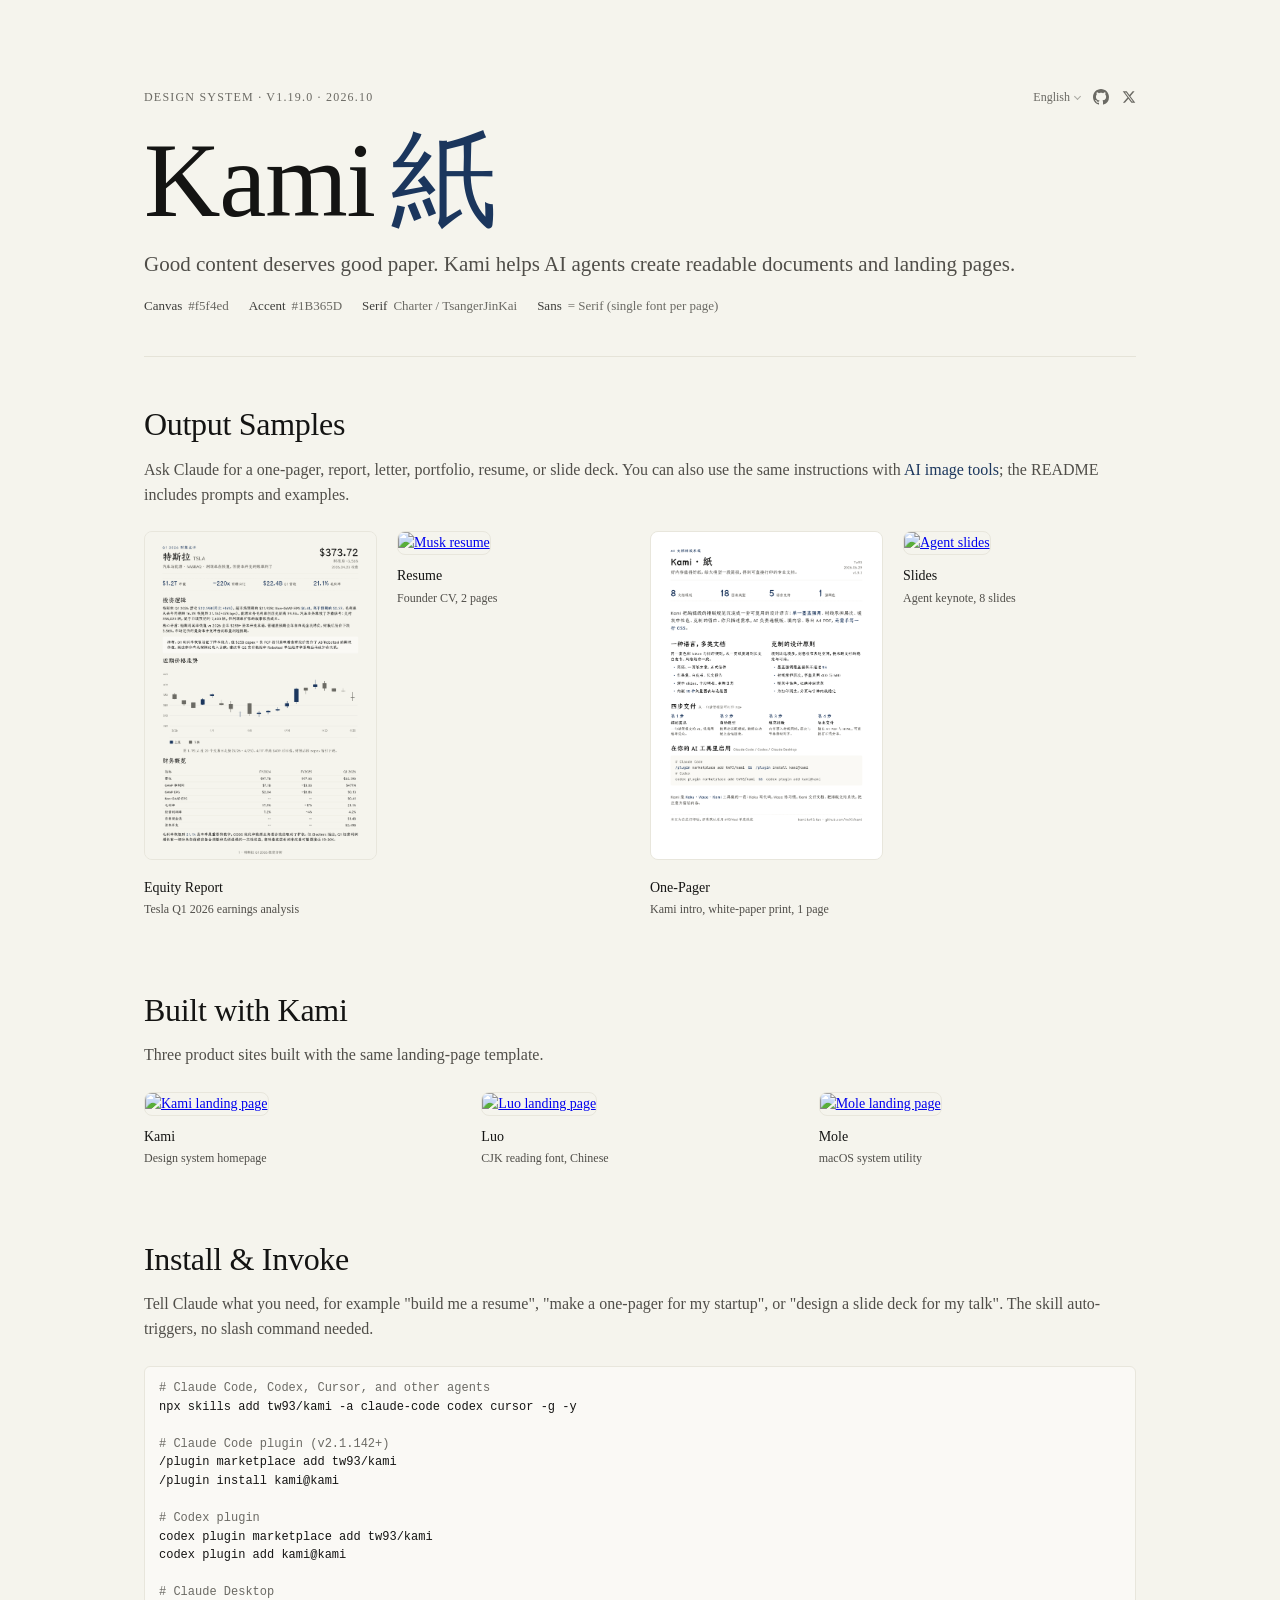
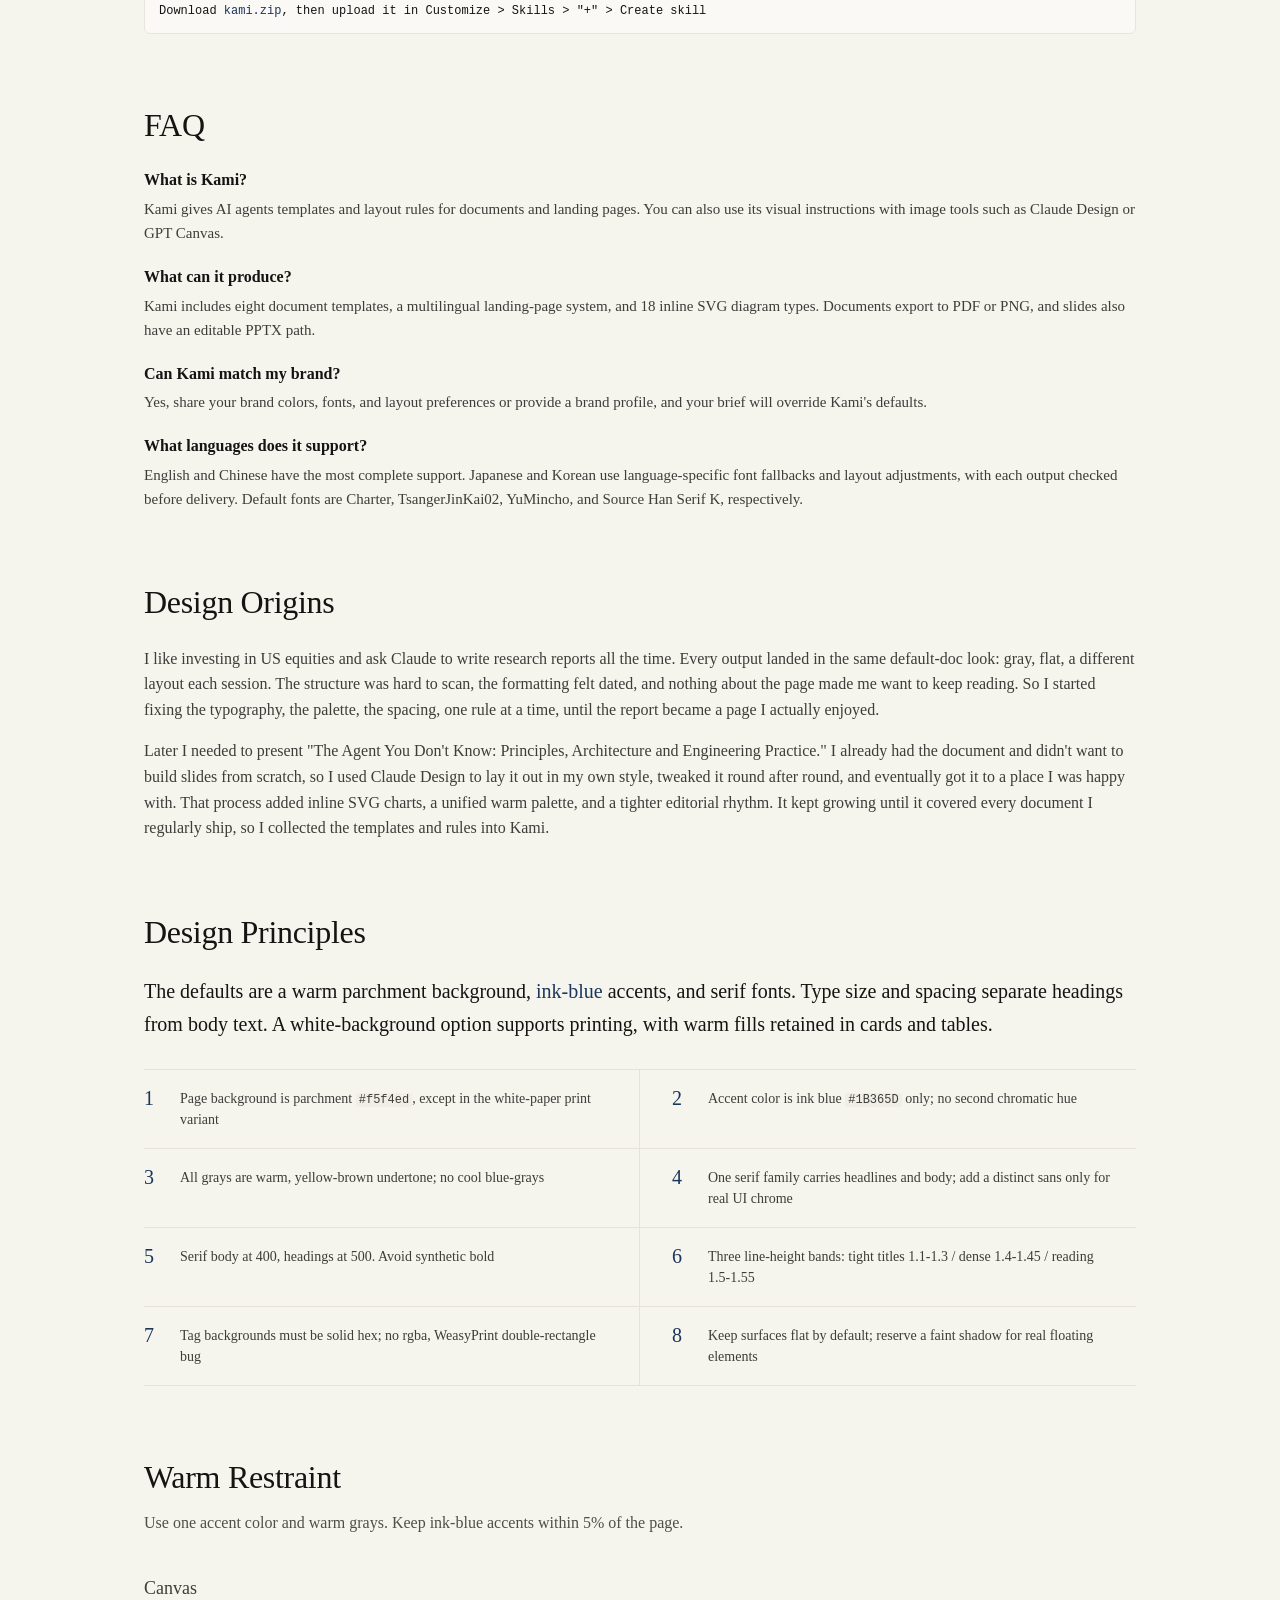
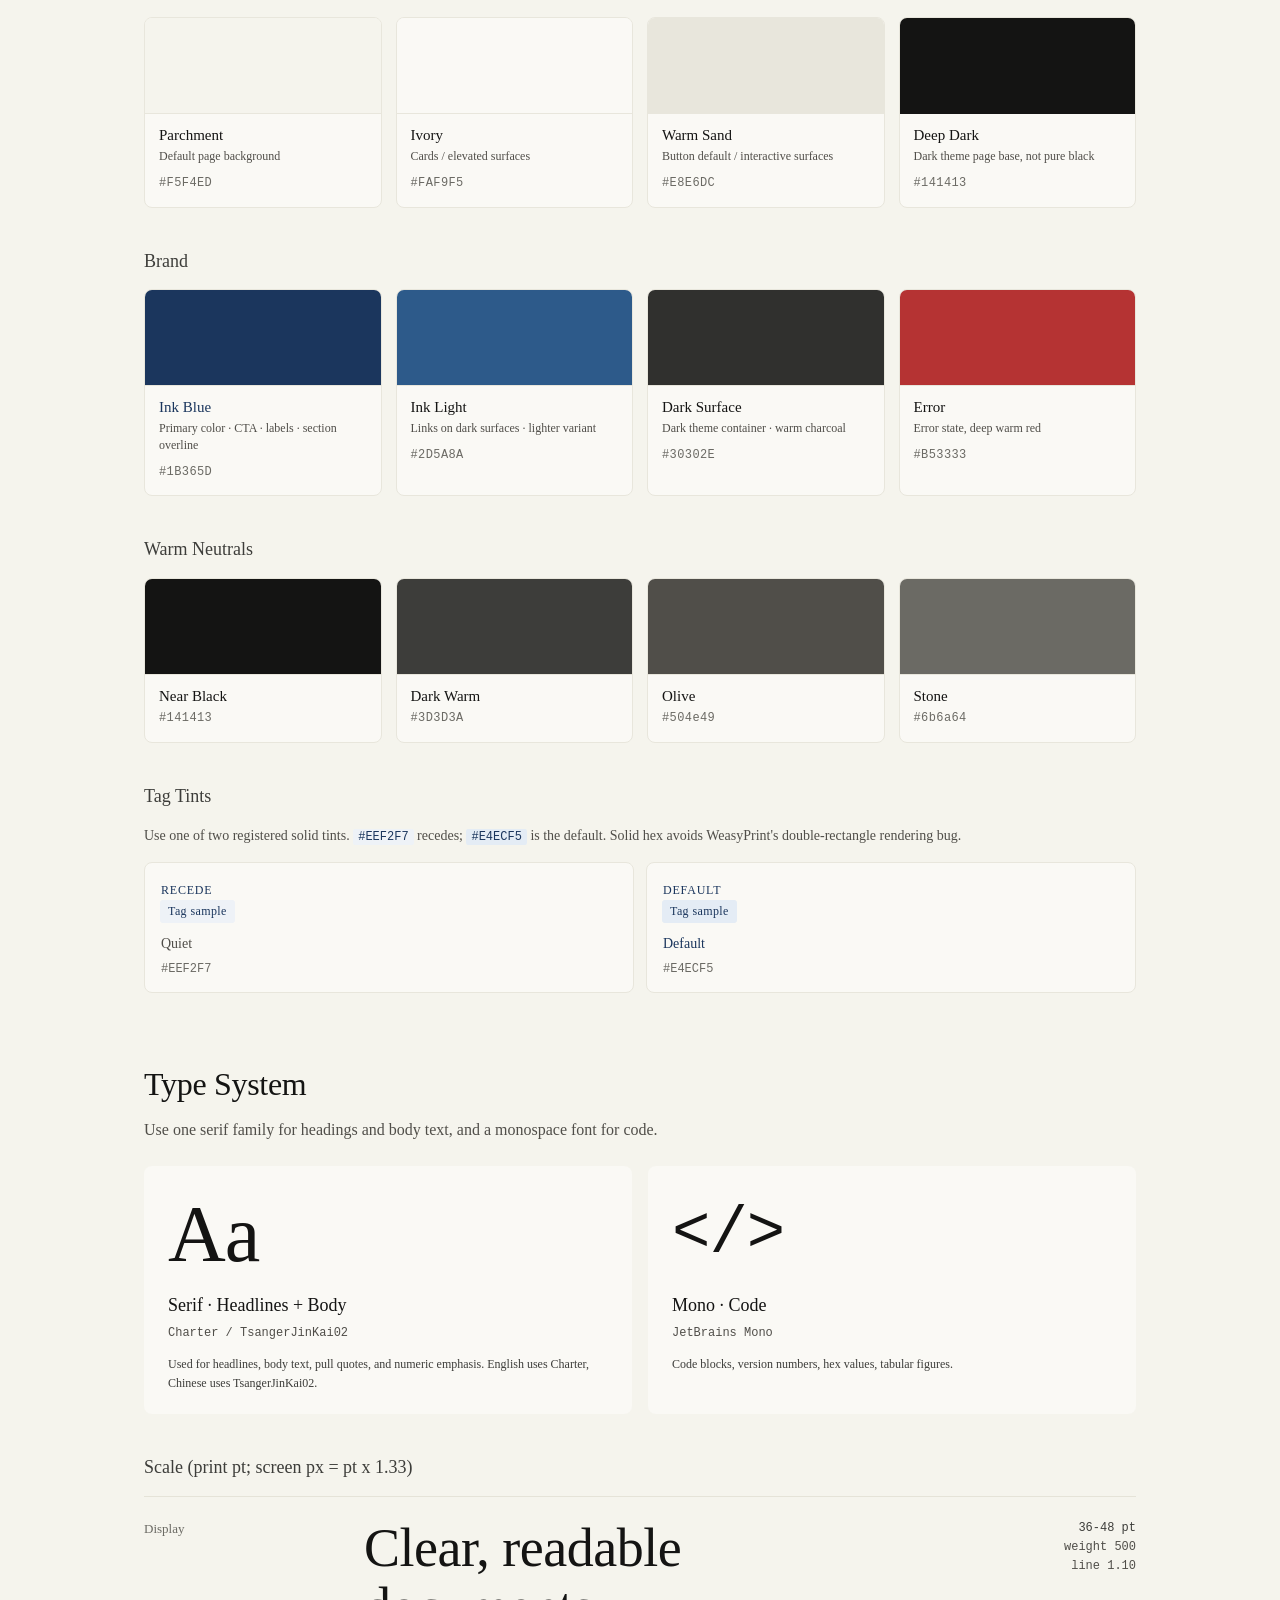
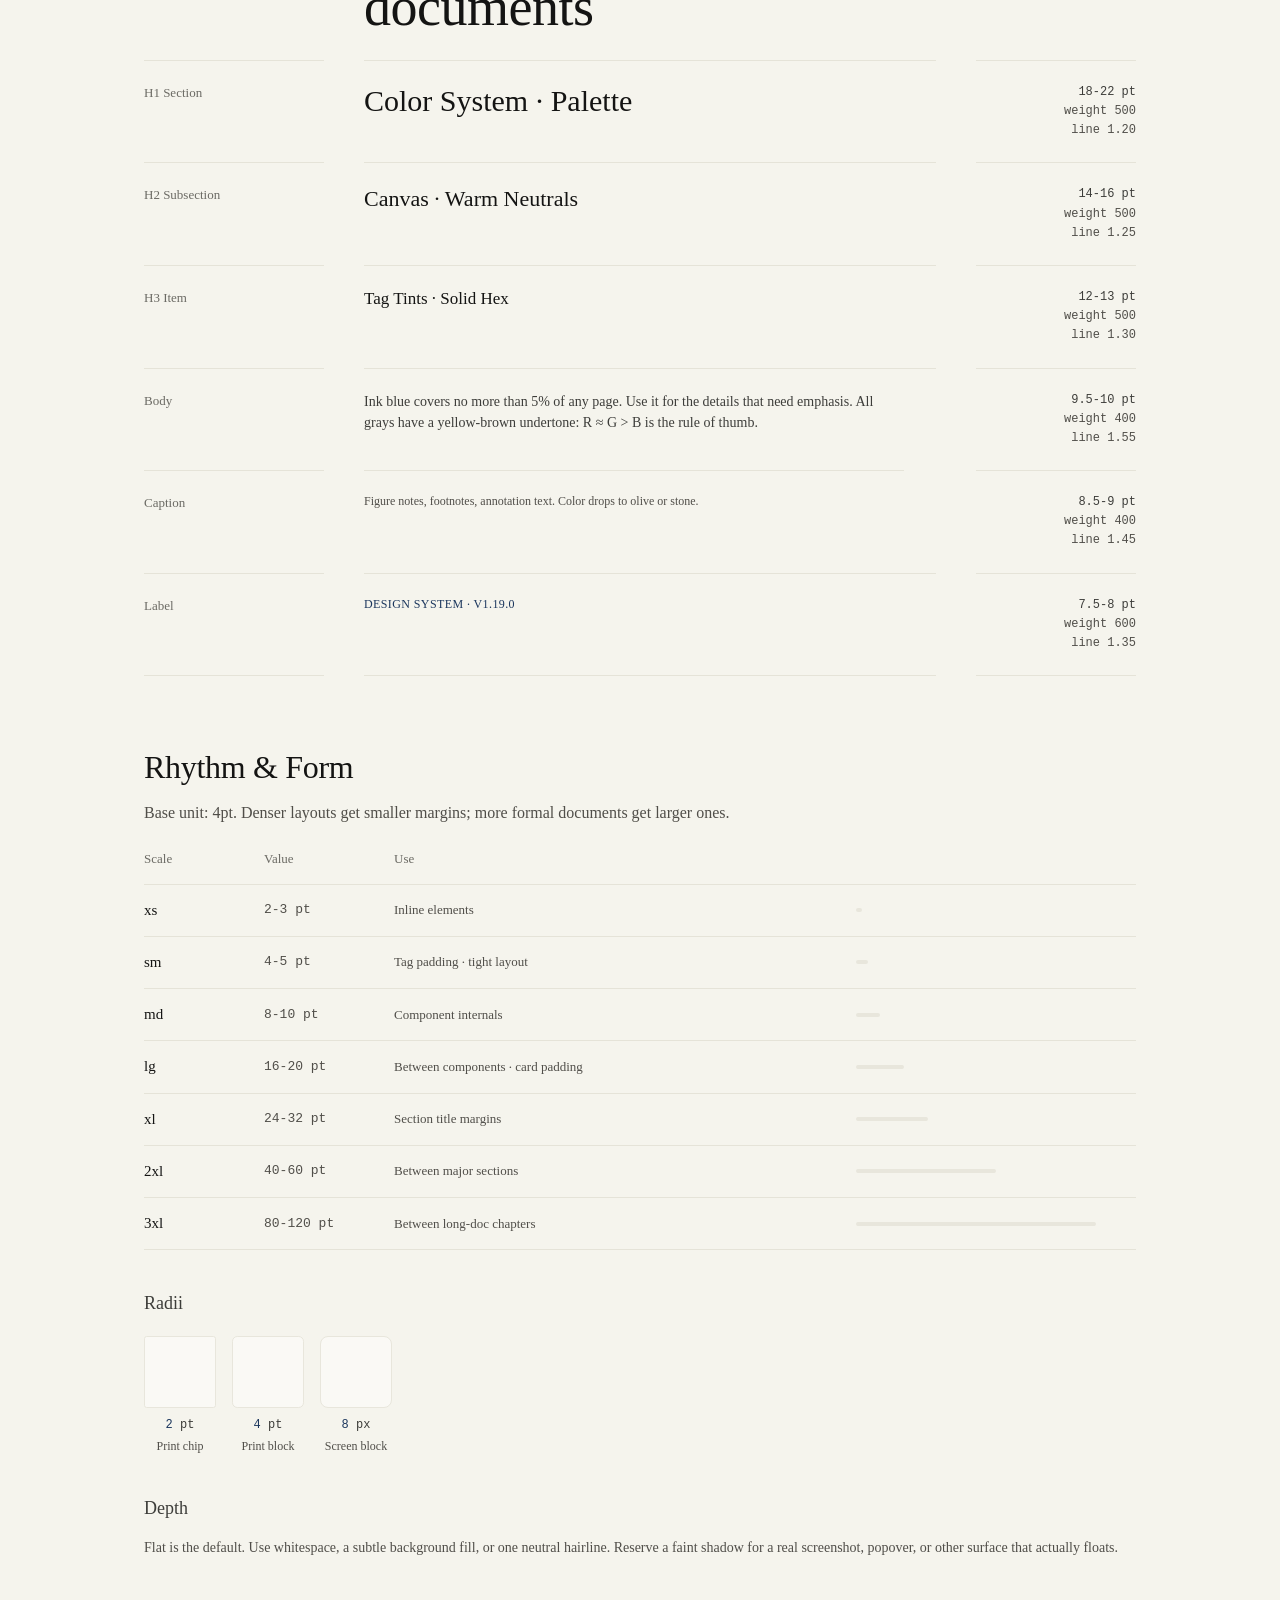
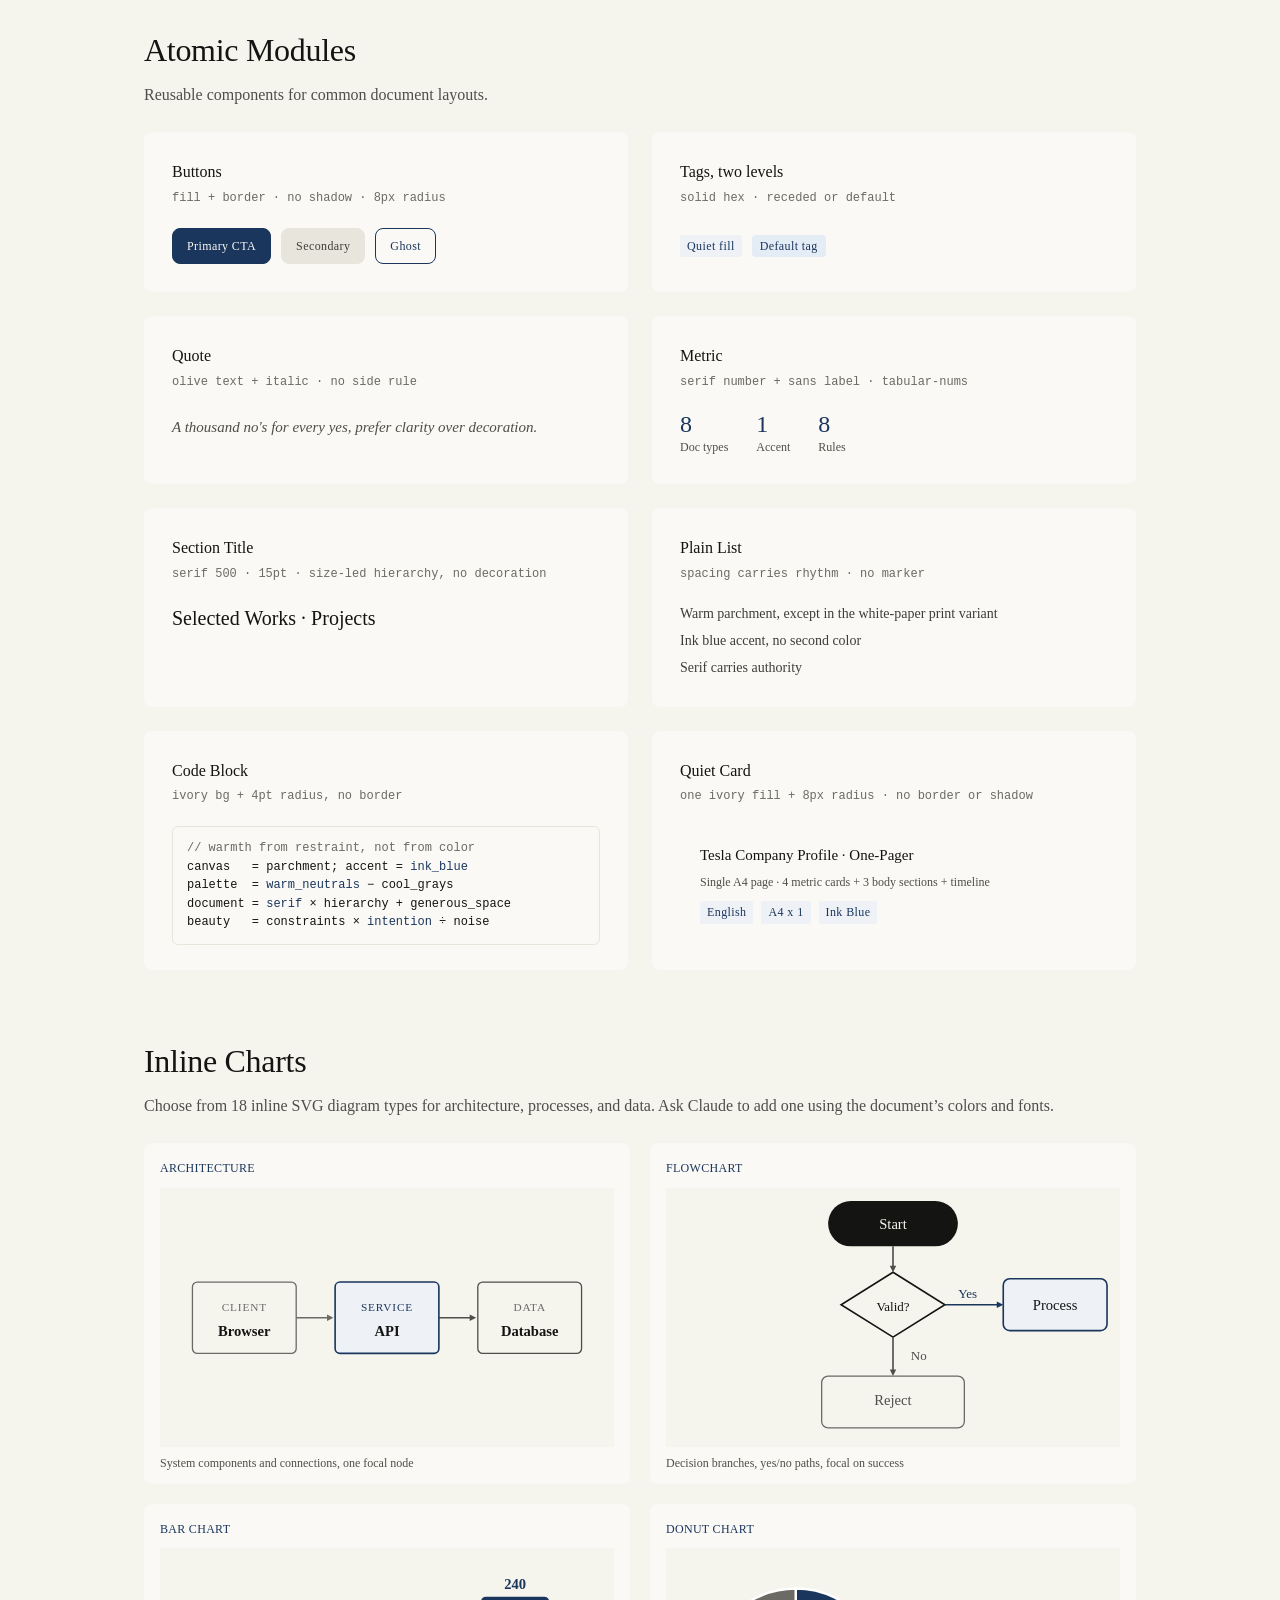
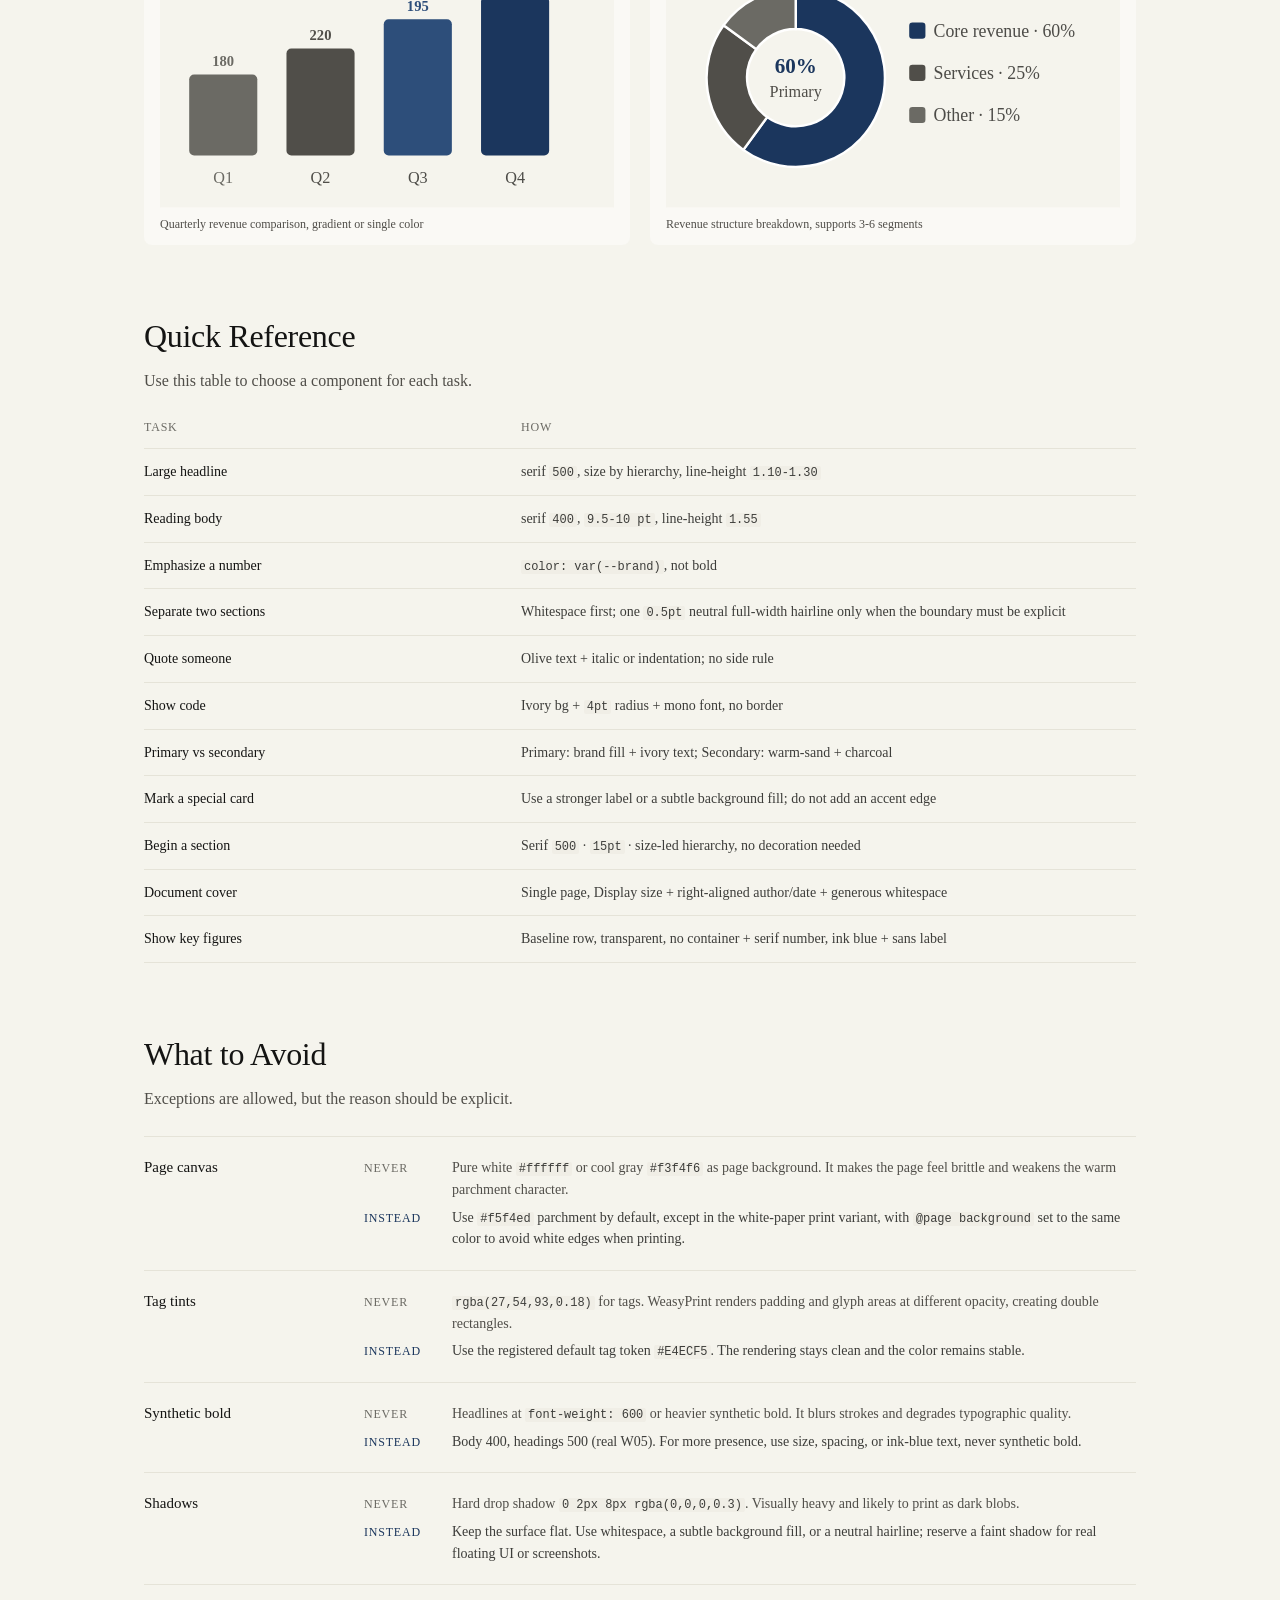
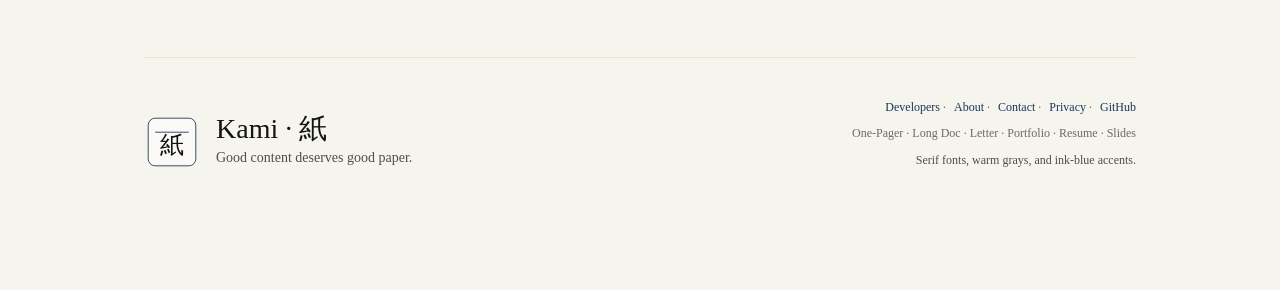
==== commit 9583eafb: "chore: bump to 1.19.0 across the package, plugin manifests and site badges V1.18.0 left the landing-" ====
--- a/site/index.html
+++ b/site/index.html
@@ -191,7 +191,7 @@
   <!-- ============ HERO ============ -->
   <header class="hero">
     <div class="eyebrow">
-      <span>Design System · v1.18.0<span class="eyebrow-date"> · 2026.10</span></span>
+      <span>Design System · v1.19.0<span class="eyebrow-date"> · 2026.10</span></span>
       <span class="hero-links">
         <nav class="lang-switch" aria-label="Language" data-lang-switch>
           <button class="lang-trigger" type="button" aria-expanded="false" data-lang-trigger>English</button>
@@ -387,7 +387,7 @@
     </div>
 
     <h3 class="subhead">Tag Tints</h3>
-    <p style="font-size:14px; color: var(--olive); margin: 0 0 16px; line-height: 1.55;">Use one of two registered solid tints. <code style="font-family:var(--mono);font-size:12px;background:#EEF2F7;color:var(--brand);padding:1px 5px;border-radius:2px">#EEF2F7</code> recedes; <code style="font-family:var(--mono);font-size:12px;background:#E4ECF5;color:var(--brand);padding:1px 5px;border-radius:2px">#E4ECF5</code> is the default. Solid hex avoids WeasyPrint's double-rectangle rendering bug.</p>
+    <p style="color: var(--olive); margin: 0 0 16px; line-height: 1.55;">Use one of two registered solid tints. <code style="font-family:var(--mono);font-size:12px;background:#EEF2F7;color:var(--brand);padding:1px 5px;border-radius:2px">#EEF2F7</code> recedes; <code style="font-family:var(--mono);font-size:12px;background:#E4ECF5;color:var(--brand);padding:1px 5px;border-radius:2px">#E4ECF5</code> is the default. Solid hex avoids WeasyPrint's double-rectangle rendering bug.</p>
     <div class="tint-strip">
       <div class="tint"><span class="flag">Recede</span><span class="sample" style="background:#EEF2F7">Tag sample</span><p class="opacity">Quiet</p><span class="hex">#EEF2F7</span></div>
       <div class="tint default"><span class="flag">Default</span><span class="sample" style="background:#E4ECF5">Tag sample</span><p class="opacity">Default</p><span class="hex">#E4ECF5</span></div>
@@ -450,7 +450,7 @@
       </div>
       <div class="type-row">
         <div class="type-label">Label</div>
-        <div class="type-sample label">Design System · v1.18.0</div>
+        <div class="type-sample label">Design System · v1.19.0</div>
         <div class="type-specs"><b>7.5-8 pt</b><br>weight 600<br>line 1.35</div>
       </div>
     </div>
@@ -482,7 +482,7 @@
     </div>
 
     <h3 class="subhead">Depth</h3>
-    <p style="font-size:14px; color: var(--olive); margin: 0; line-height: 1.55;">Flat is the default. Use whitespace, a subtle background fill, or one neutral hairline. Reserve a faint shadow for a real screenshot, popover, or other surface that actually floats.</p>
+    <p style="color: var(--olive); margin: 0; line-height: 1.55;">Flat is the default. Use whitespace, a subtle background fill, or one neutral hairline. Reserve a faint shadow for a real screenshot, popover, or other surface that actually floats.</p>
   </section>
 
   <!-- ============ 06 COMPONENTS ============ -->
@@ -772,5 +772,6 @@
   });
 })();
 </script>
+<script>(function(){function go(){var s=document.createElement('script');s.async=true;s.src='https://geo.tw93.fun/geo.js';s.dataset.websiteId='9493b6e5-57d5-47e0-98e4-16965f58b390';s.dataset.domains='kami.tw93.fun';document.head.appendChild(s)}document.readyState==='complete'?go():addEventListener('load',go,{once:true})})()</script>
 </body>
 </html>
--- a/site/styles.css
+++ b/site/styles.css
@@ -257,6 +257,8 @@
     gap: 13px;
     align-items: center;
     flex: 0 0 auto;
+    /* Subpages carry only the links in this row; keep them on the right. */
+    margin-left: auto;
   }
   .hero-links a {
     color: var(--stone);
@@ -398,6 +400,9 @@
     margin: 0;
     line-height: 1.25;
   }
+  /* Korean breaks at spaces, so a word never splits across lines (Kata
+     rules/site.md «Line endings»); Chinese and Japanese keep normal breaking. */
+  html[lang="ko"] body { word-break: keep-all; }
   .swatch .role {
     font-size: 12px;
     color: var(--olive);
@@ -958,7 +963,7 @@
     font-weight: 500;
   }
   .prose a:hover {
-    text-decoration: underline;
+    color: var(--brand-light);
   }
   .prose code {
     font-family: var(--mono);
@@ -1222,3 +1227,72 @@
   .family { padding: 20px 16px 16px; }
   .radius .box { width: 56px; height: 56px; }
 }
+
+/* Phone text ladder, shared with the other product sites: body 16, secondary
+   15, meta 13, floor 12. Running text is one size here and on the inner pages,
+   so the hero tagline and manifesto come down to it; headings sit at least at
+   the body size, and the specimens that show document sizes (type samples,
+   buttons, tags, metric labels) keep theirs. */
+@media (max-width: 640px) {
+  /* Body 16 */
+  .hero .tagline,
+  .manifesto,
+  .section-lede,
+  section > p:not([class]),
+  .background-text,
+  .faq-pair dd,
+  .prose p,
+  .prose li { font-size: 16px; }
+
+  /* A heading never sits under the body text it heads; weight is kept */
+  .faq-pair dt,
+  .subhead { font-size: 16px; }
+
+  /* Text in a box keeps 16px sides */
+  .code,
+  .swatch .info { padding-left: 16px; padding-right: 16px; }
+
+  /* Secondary 15 */
+  .rules p,
+  .anti-line,
+  .decision td.task,
+  .decision td.how,
+  .space-table td,
+  .demo-card .demo-title,
+  .landing-card .demo-title,
+  .prose .note,
+  .footer .mark .wm-sub,
+  .footer .colophon { font-size: 15px; }
+
+  /* Meta 13 */
+  .eyebrow,
+  .lang-trigger,
+  .lang-menu a,
+  .anti-line .cue,
+  .demo-card .demo-desc,
+  .landing-card .demo-desc,
+  .swatch .role,
+  .swatch .hex,
+  .tint .flag,
+  .tint .hex,
+  .family .name,
+  .family .use,
+  .type-specs,
+  .radius .r,
+  .radius .label,
+  .comp .hint,
+  .chart-label,
+  .chart-caption,
+  .decision th { font-size: 13px; }
+}
+
+/* Readers who ask the system for less motion get state changes without the
+   slide and fade: menus, the gallery and hover lifts all switch at once. */
+@media (prefers-reduced-motion: reduce) {
+  *, *::before, *::after {
+    transition-duration: 0.01ms !important;
+    animation-duration: 0.01ms !important;
+    animation-iteration-count: 1 !important;
+    scroll-behavior: auto !important;
+  }
+}
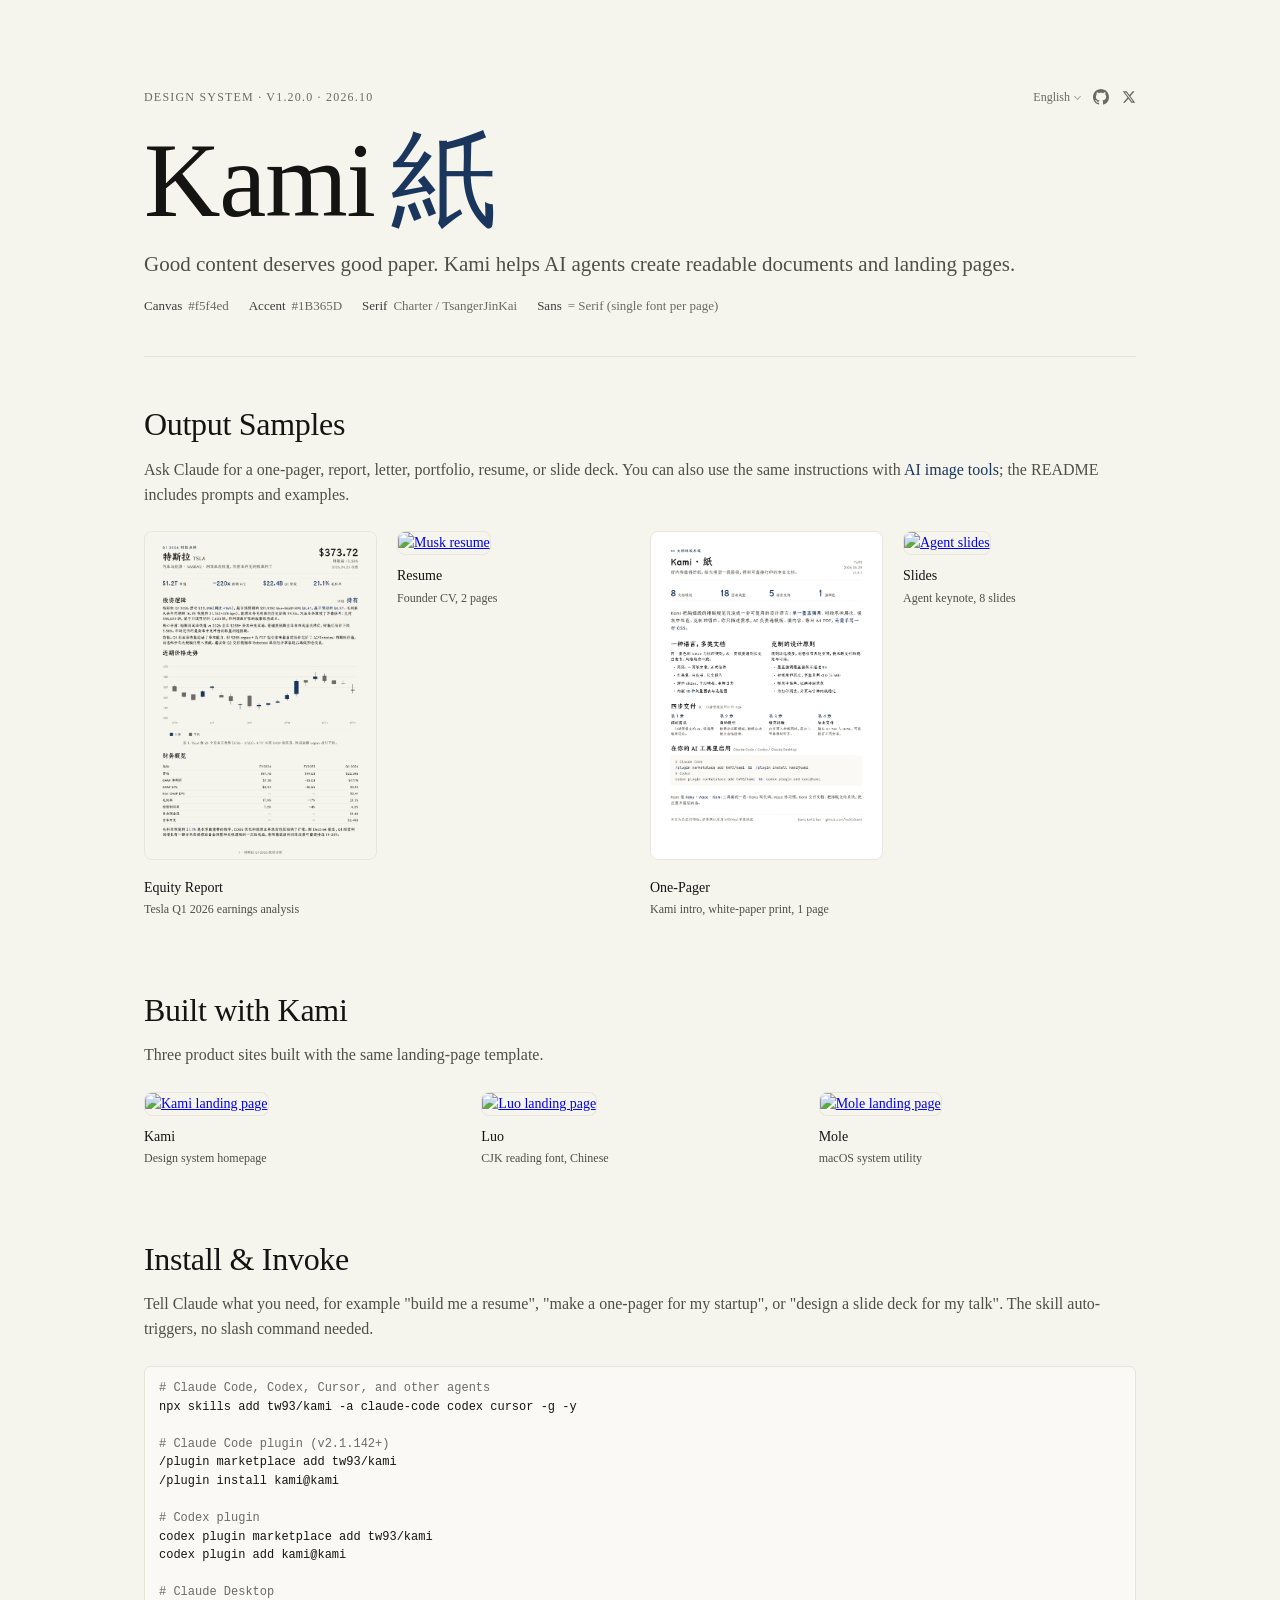
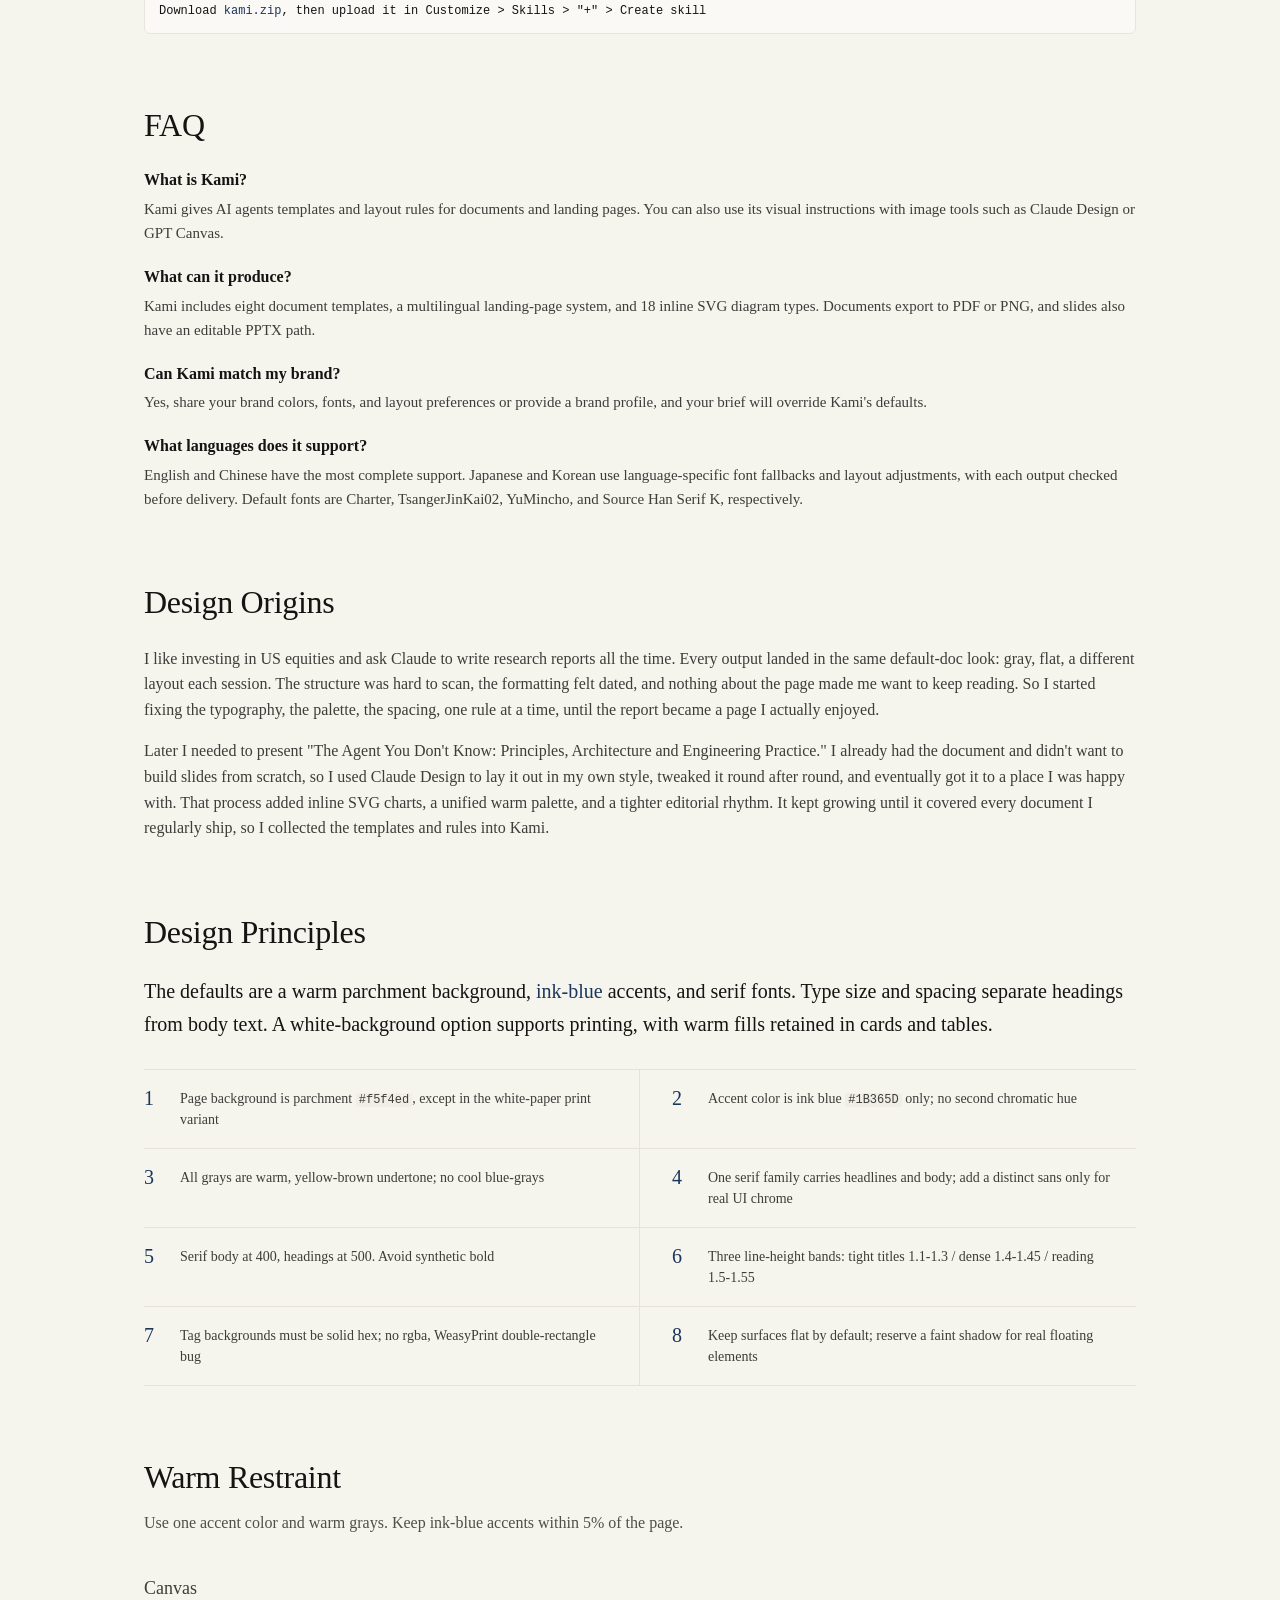
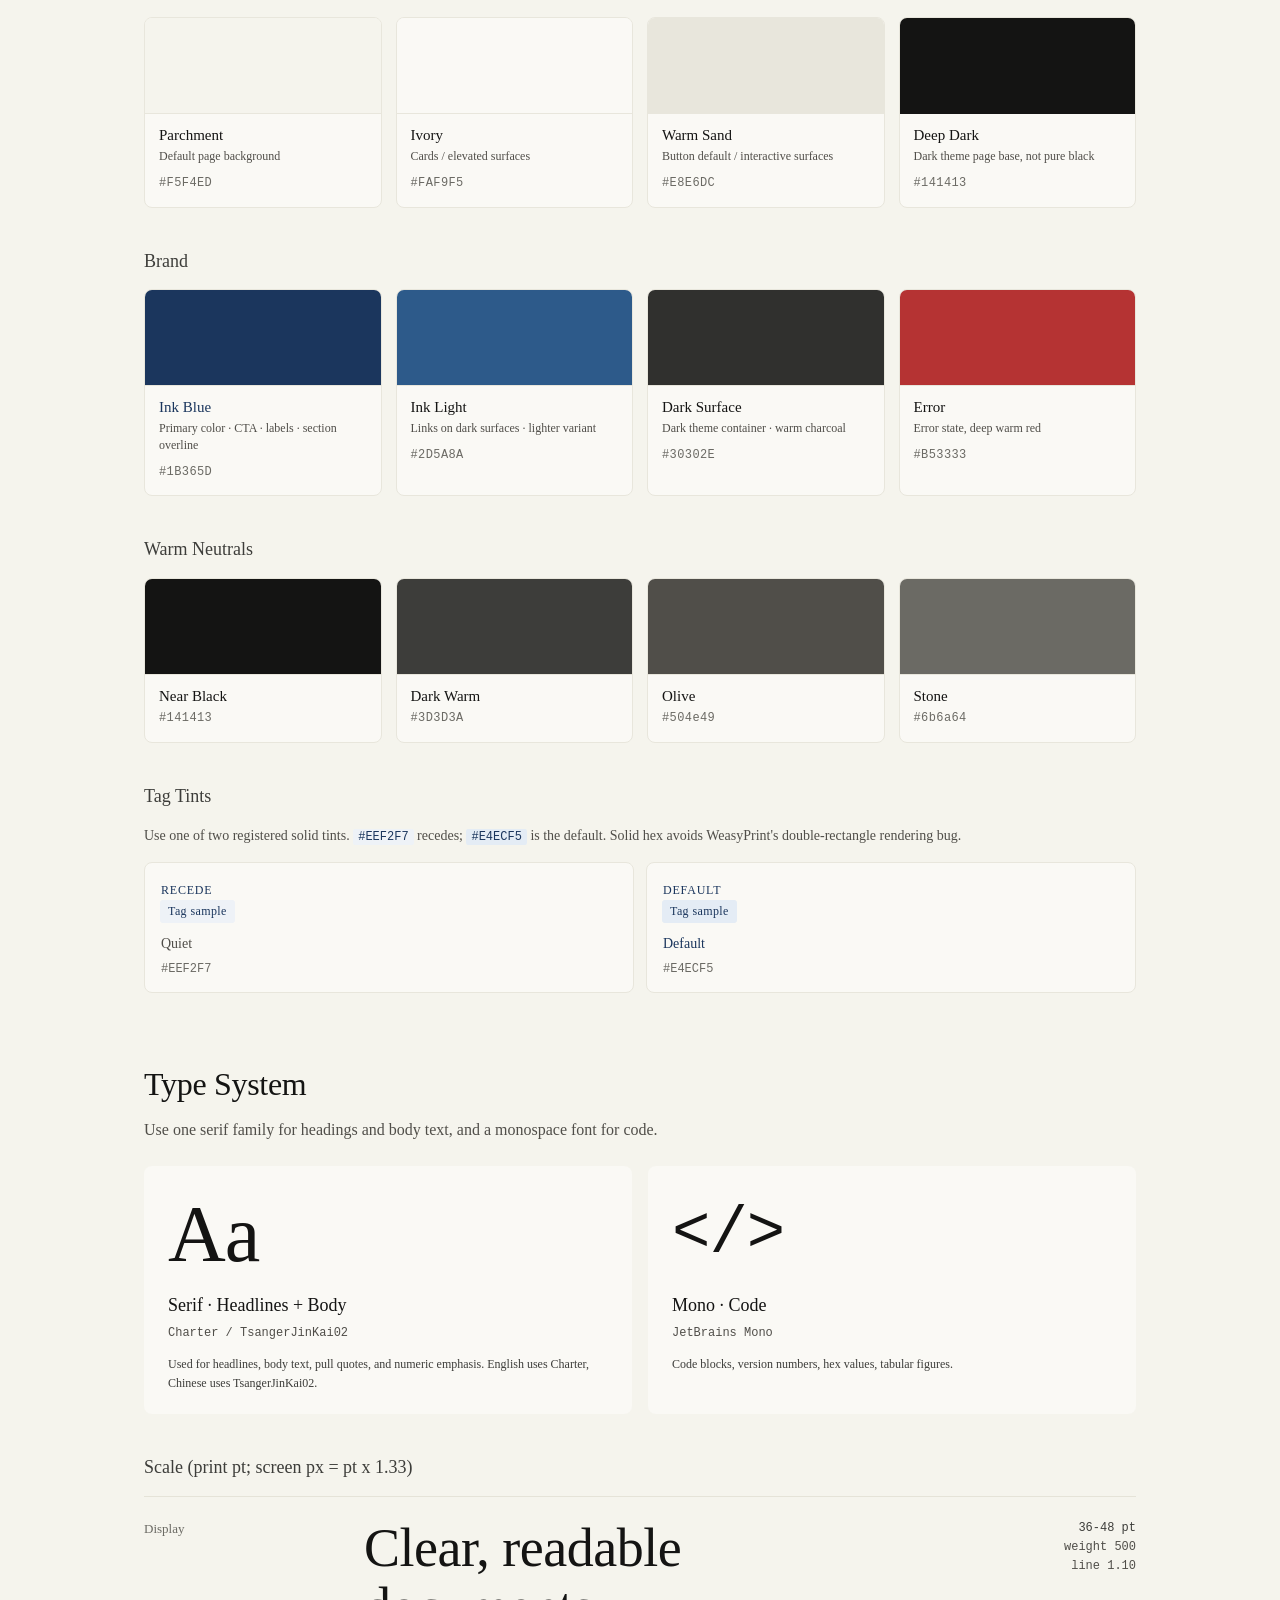
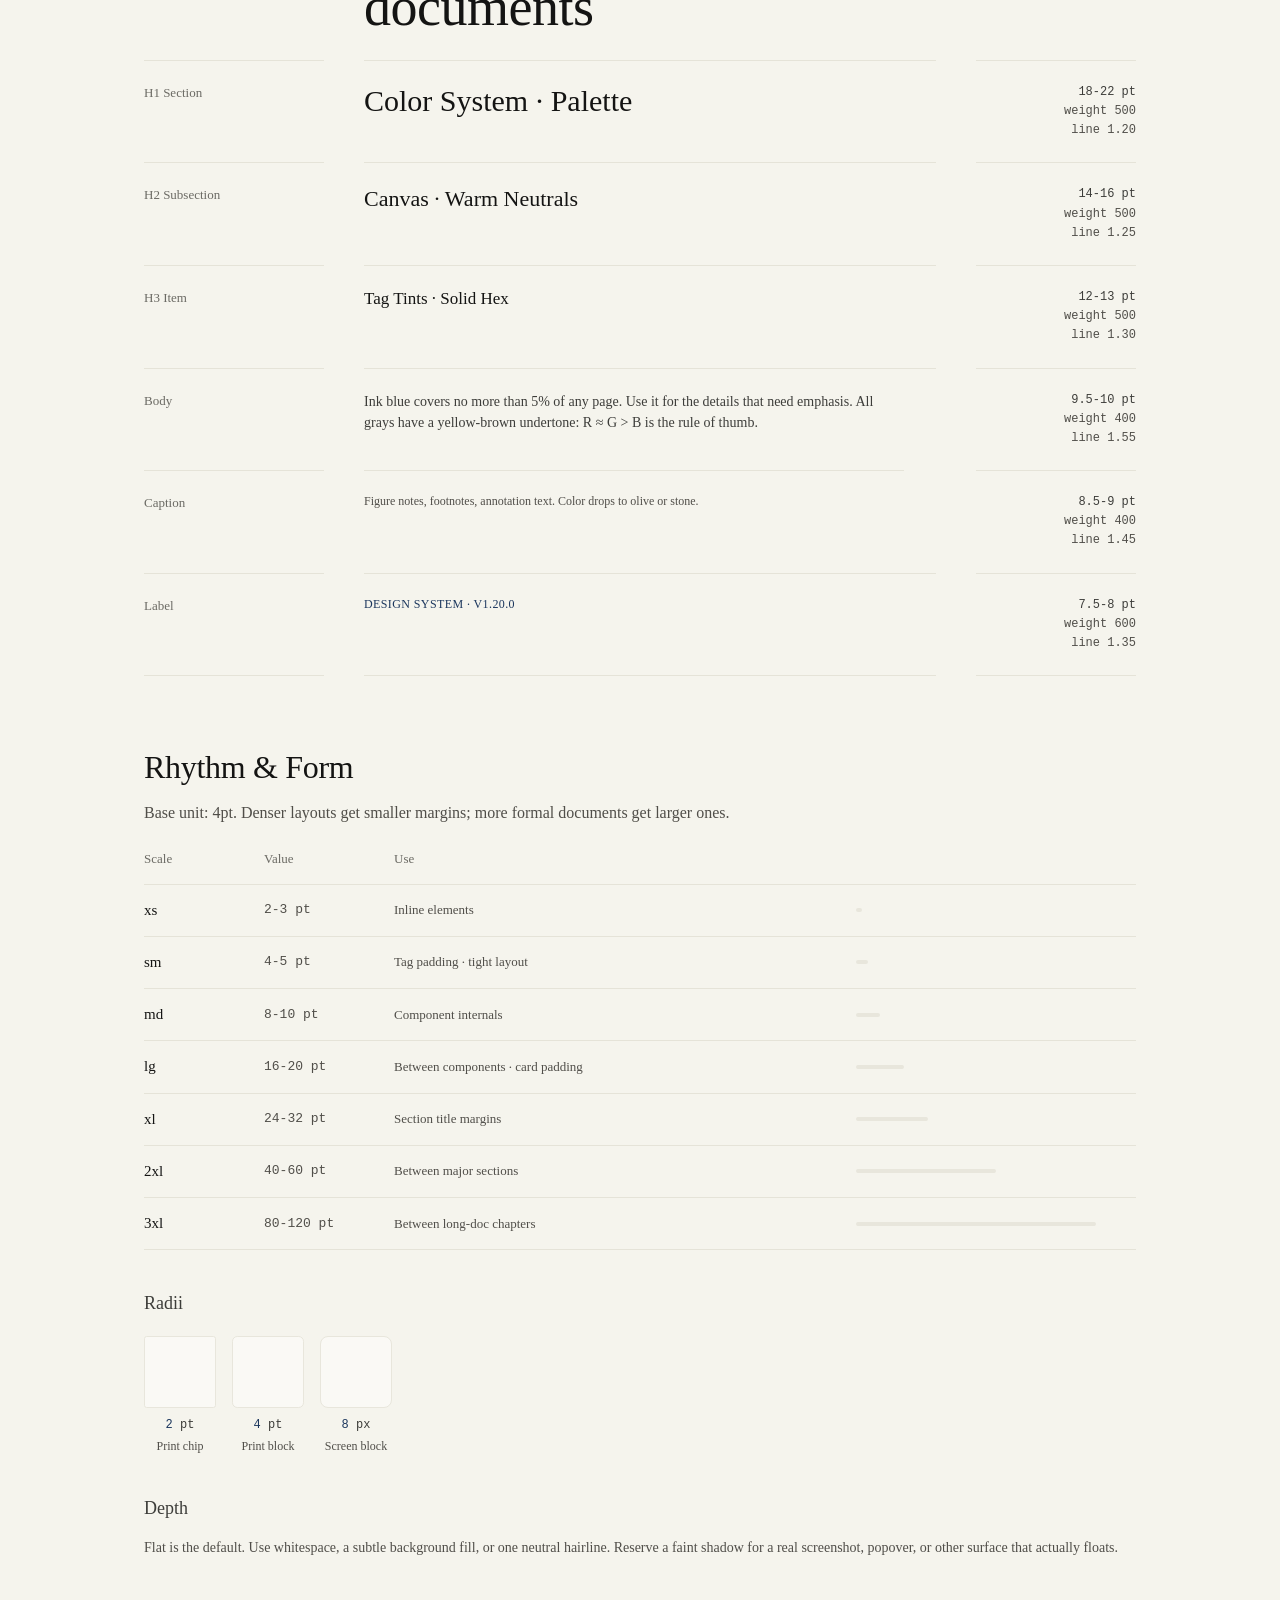
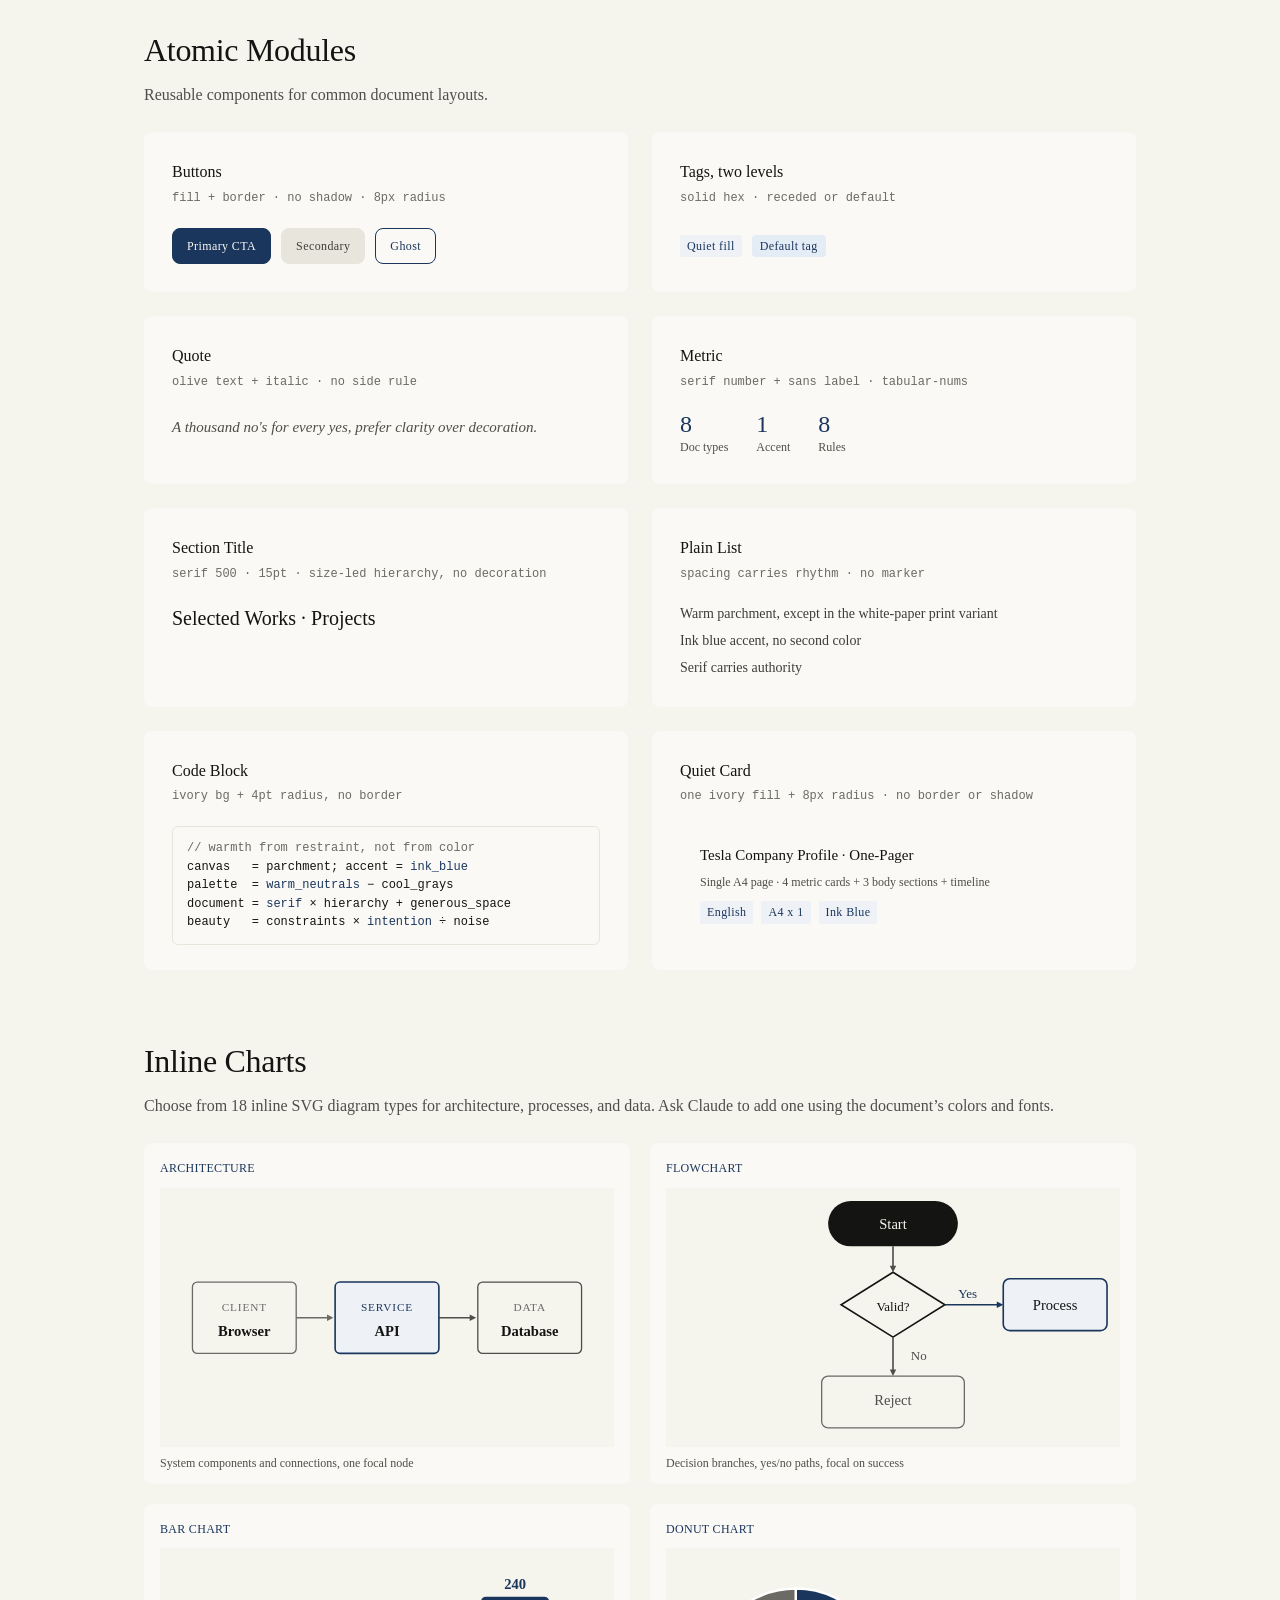
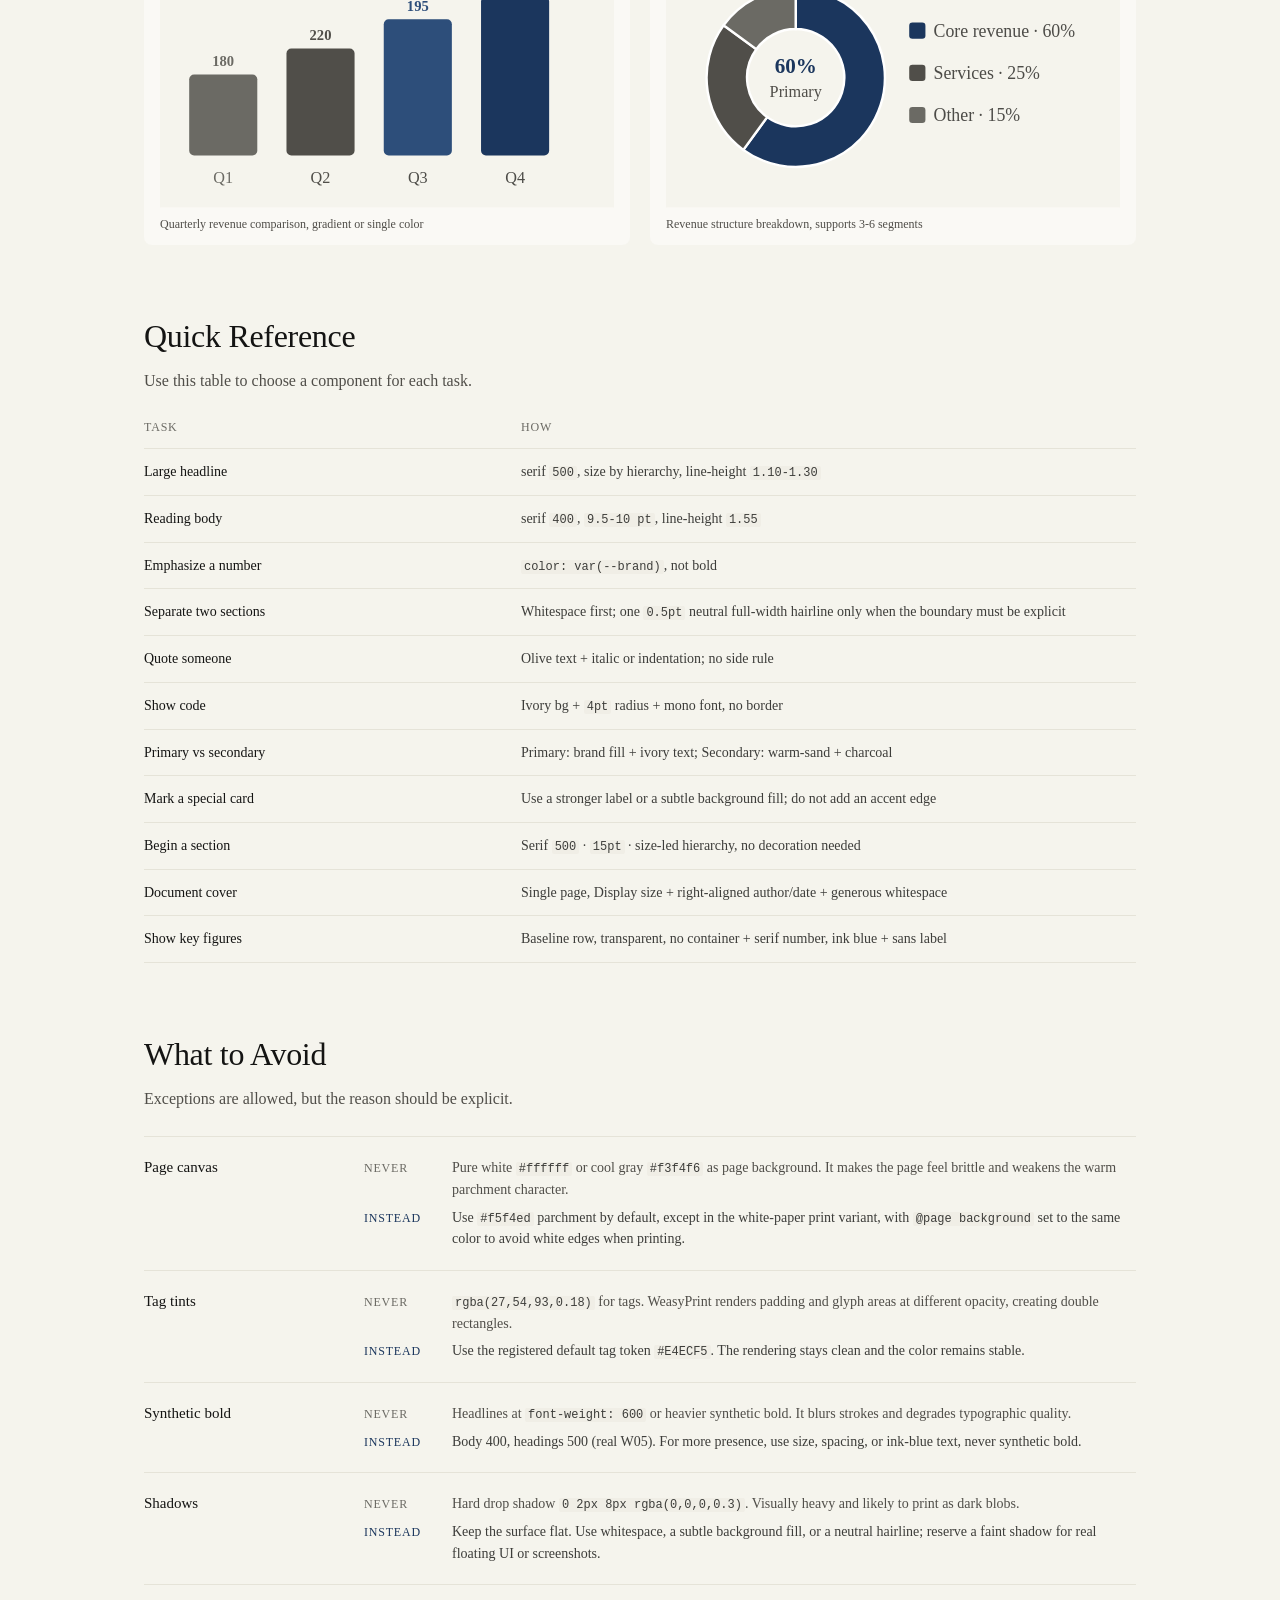
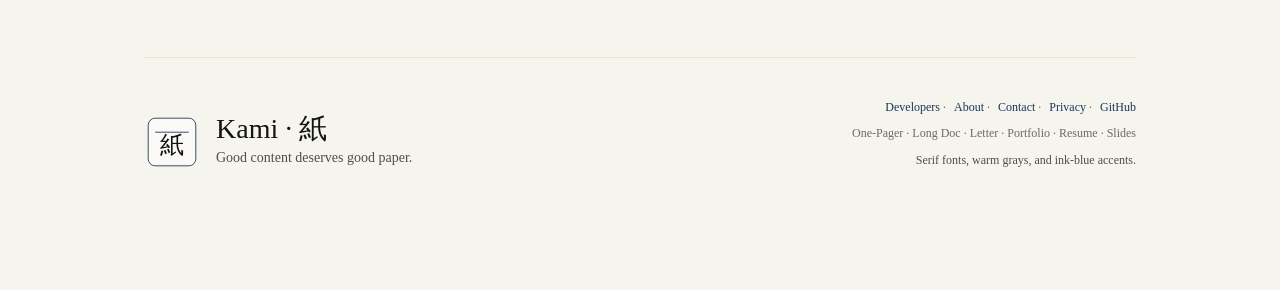
==== commit 8016681d: "chore: bump to 1.20.0 across the package, plugin manifests and site badges" ====
--- a/site/index.html
+++ b/site/index.html
@@ -191,7 +191,7 @@
   <!-- ============ HERO ============ -->
   <header class="hero">
     <div class="eyebrow">
-      <span>Design System · v1.19.0<span class="eyebrow-date"> · 2026.10</span></span>
+      <span>Design System · v1.20.0<span class="eyebrow-date"> · 2026.10</span></span>
       <span class="hero-links">
         <nav class="lang-switch" aria-label="Language" data-lang-switch>
           <button class="lang-trigger" type="button" aria-expanded="false" data-lang-trigger>English</button>
@@ -450,7 +450,7 @@
       </div>
       <div class="type-row">
         <div class="type-label">Label</div>
-        <div class="type-sample label">Design System · v1.19.0</div>
+        <div class="type-sample label">Design System · v1.20.0</div>
         <div class="type-specs"><b>7.5-8 pt</b><br>weight 600<br>line 1.35</div>
       </div>
     </div>
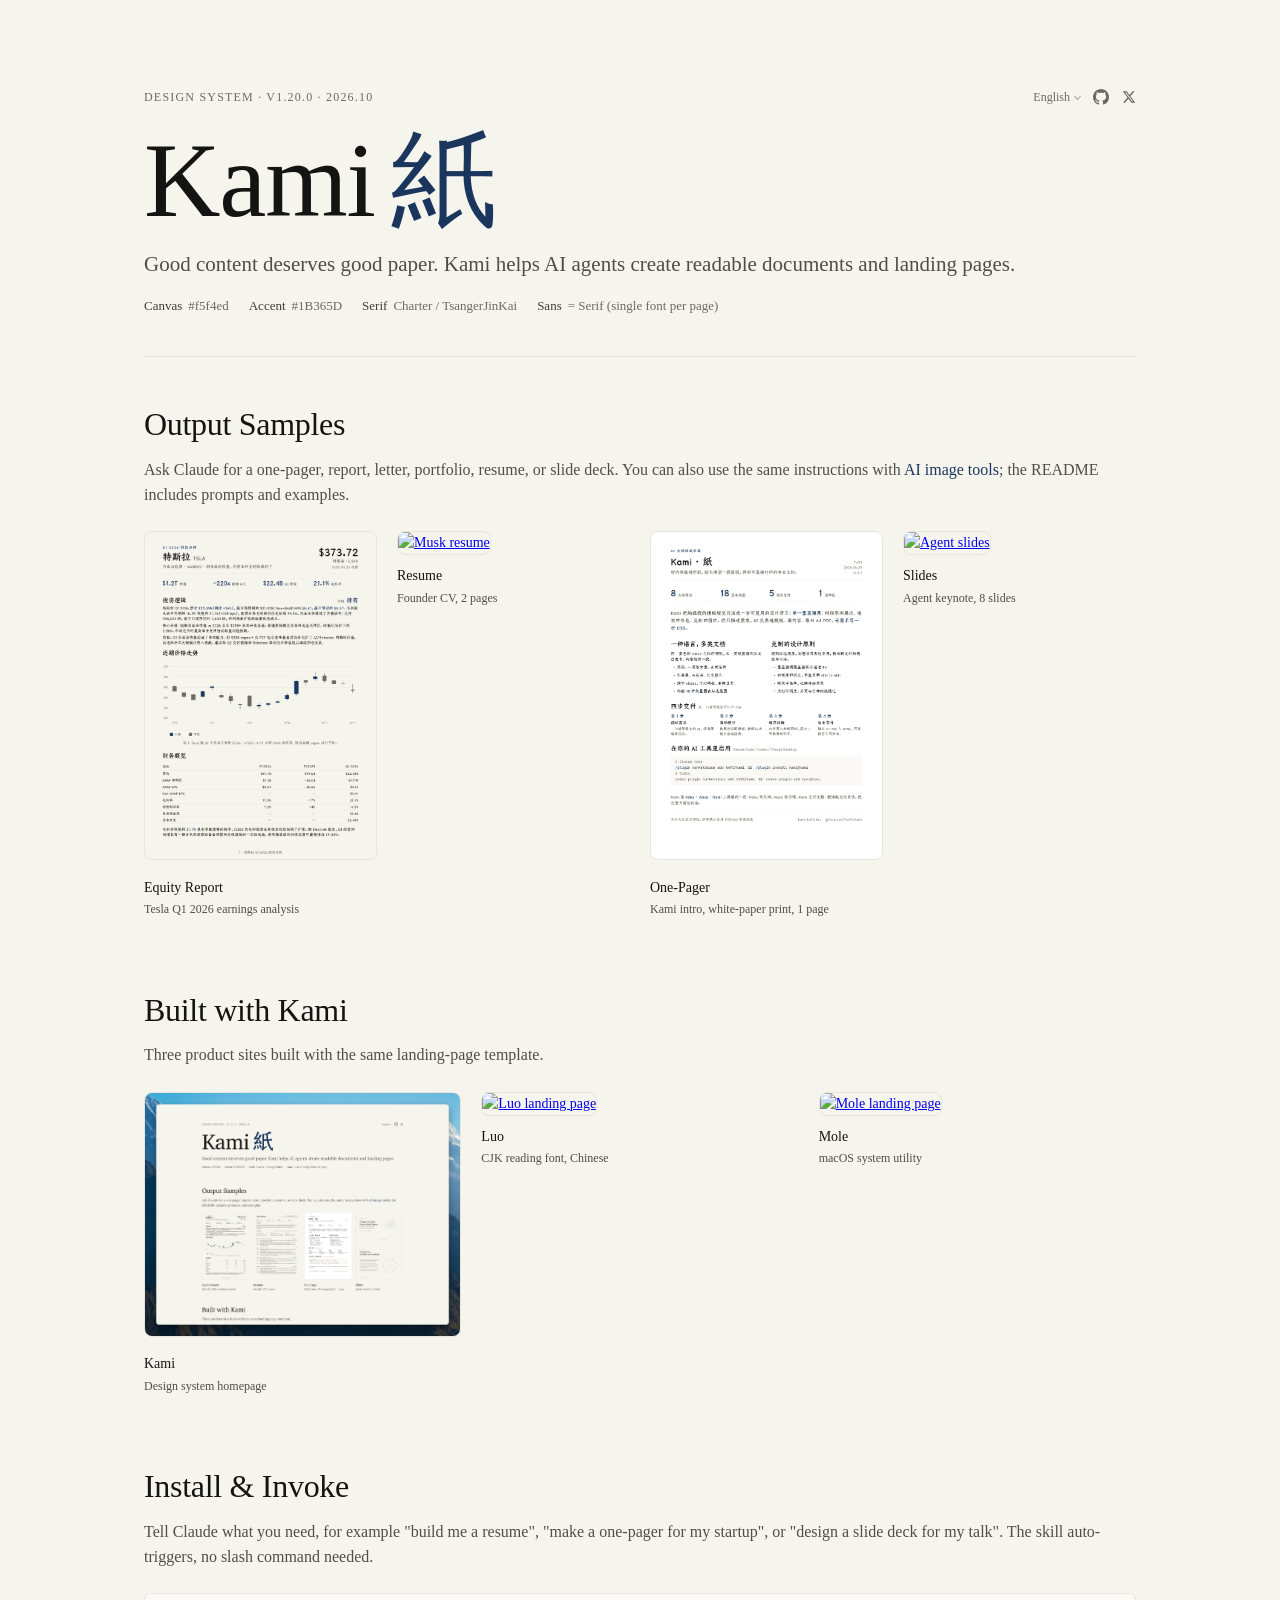
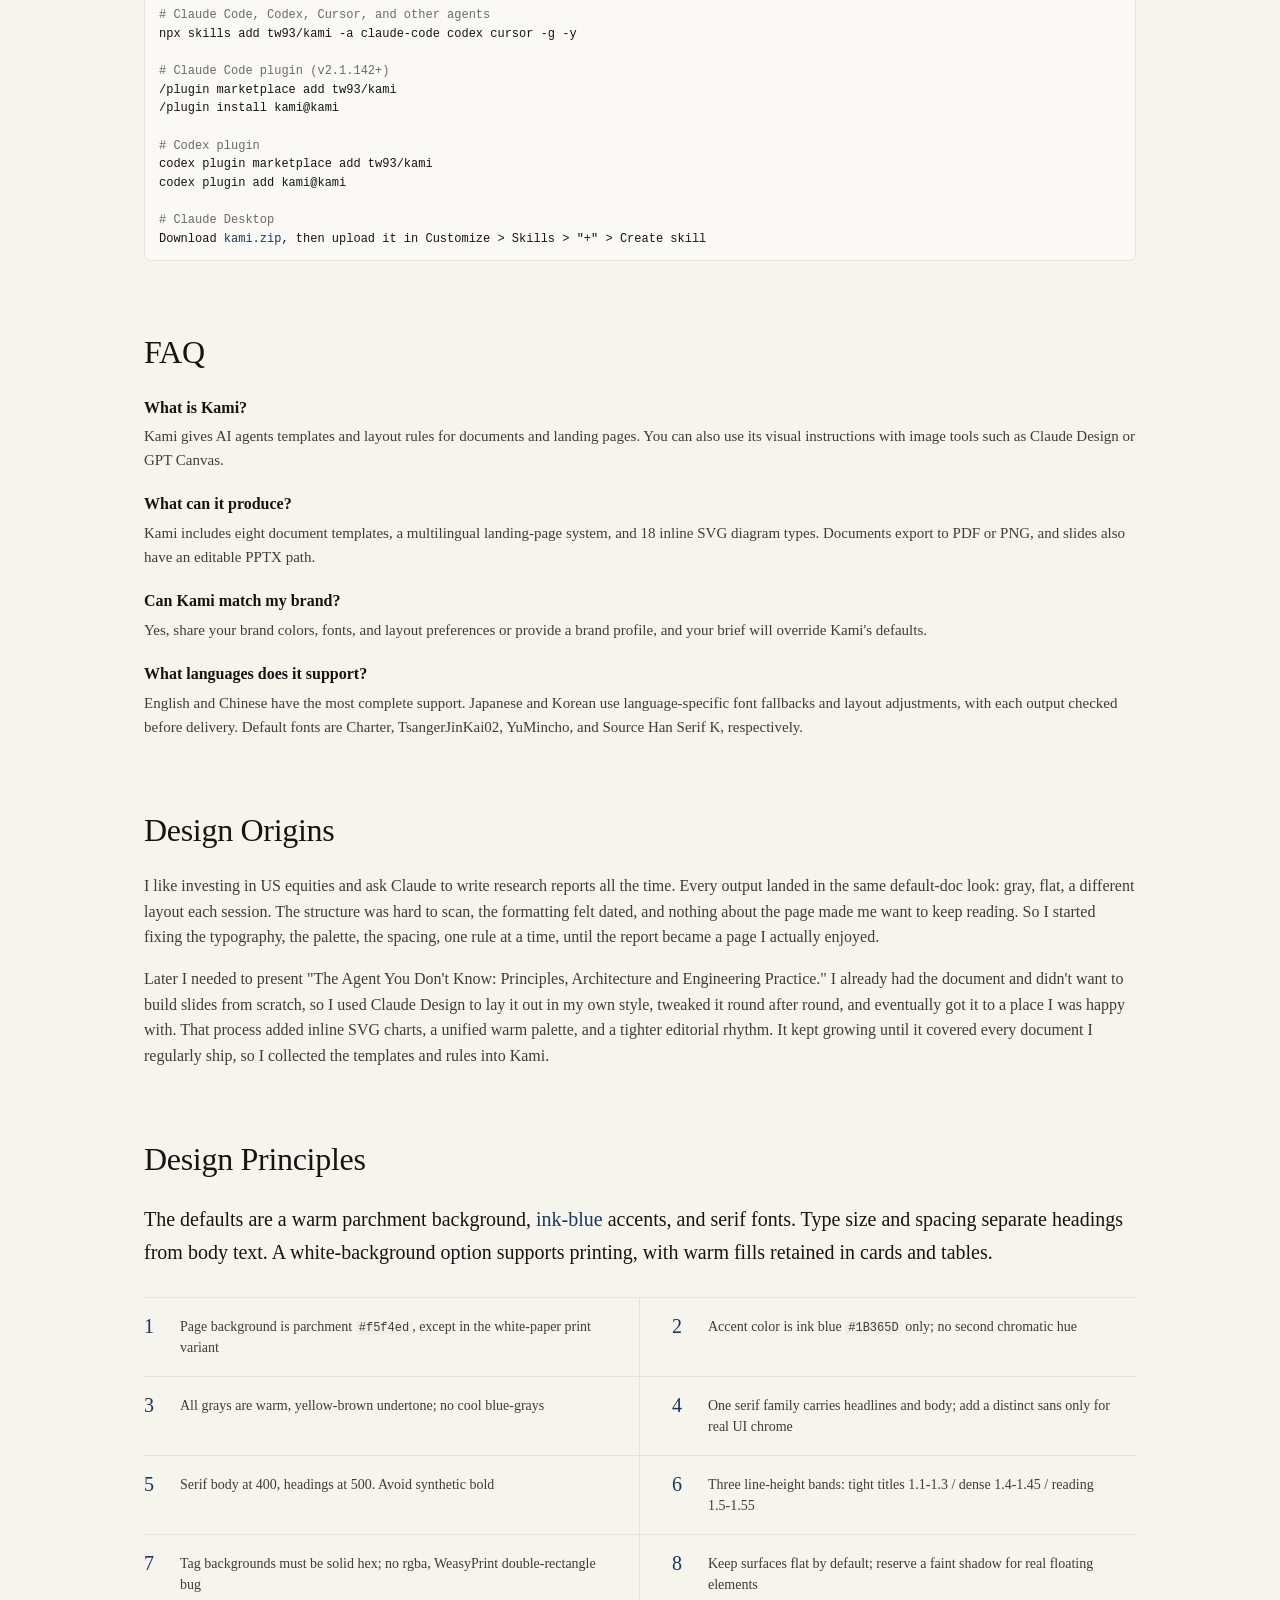
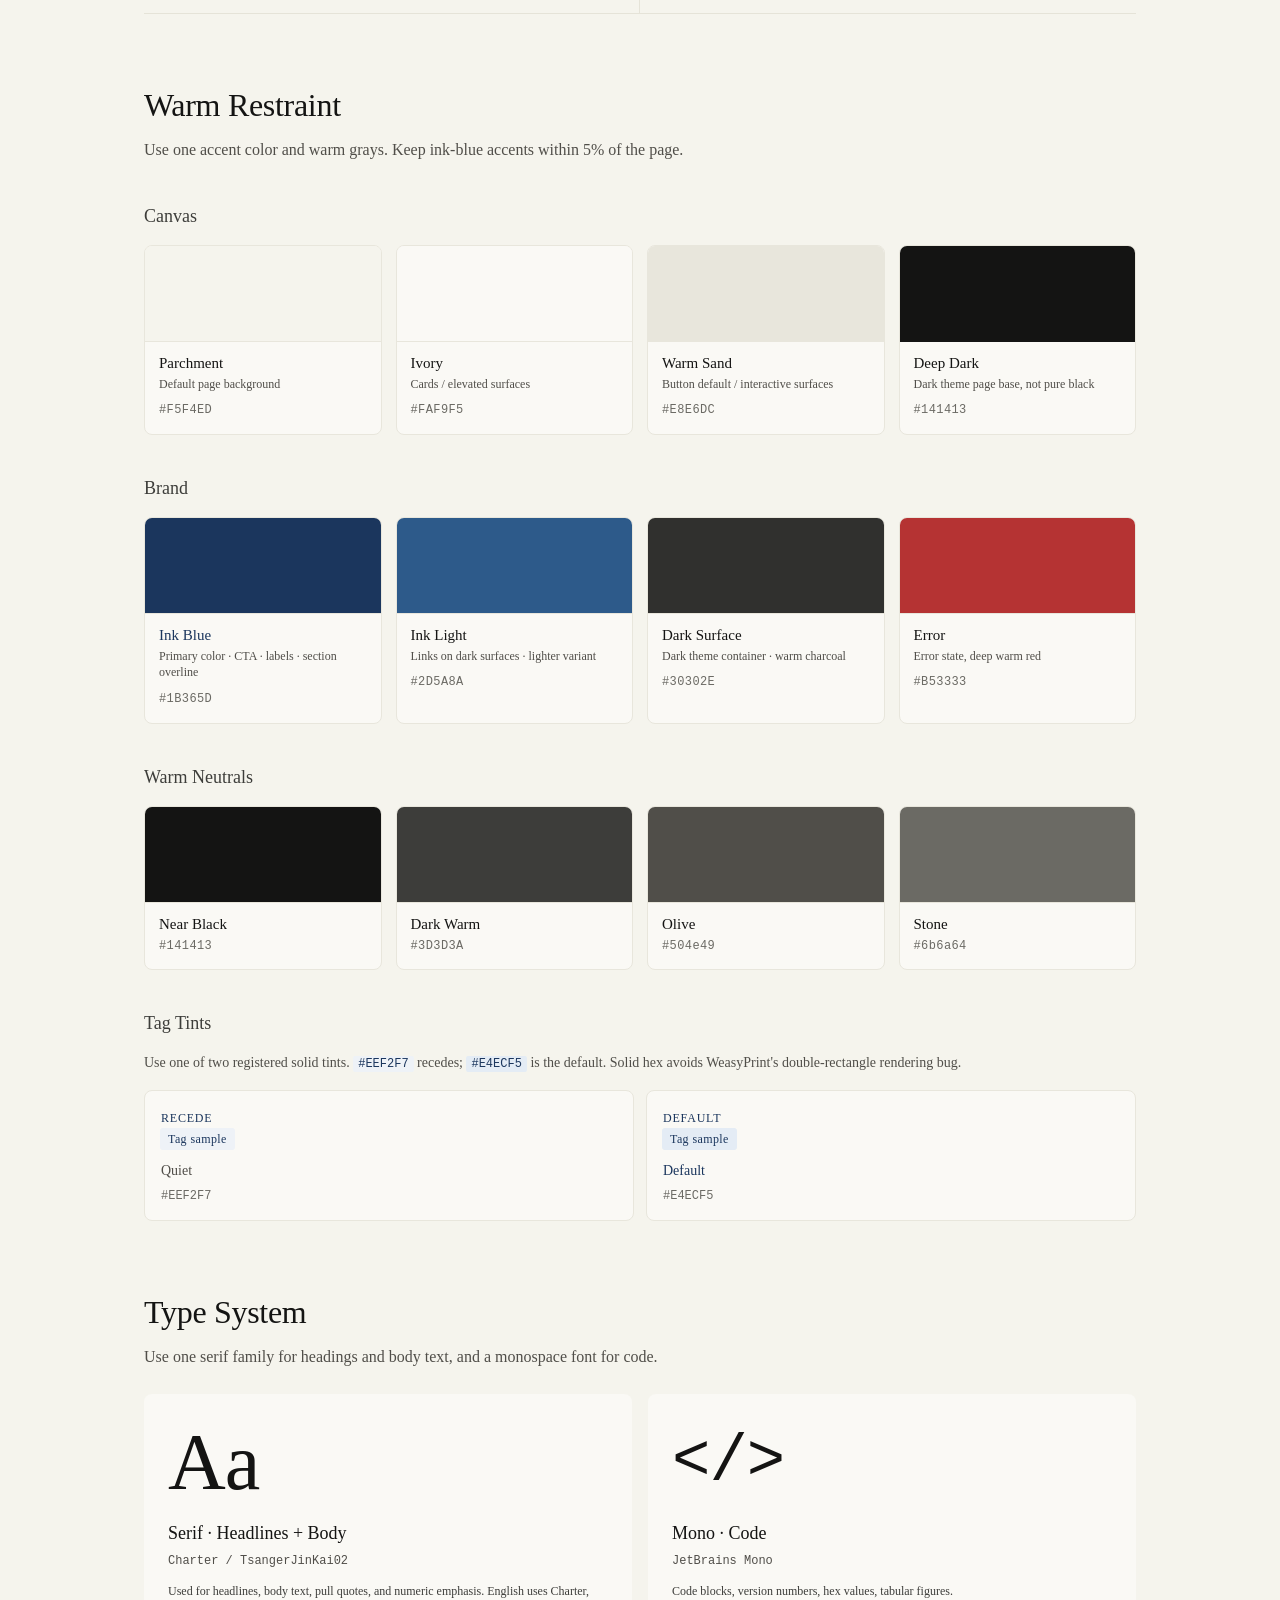
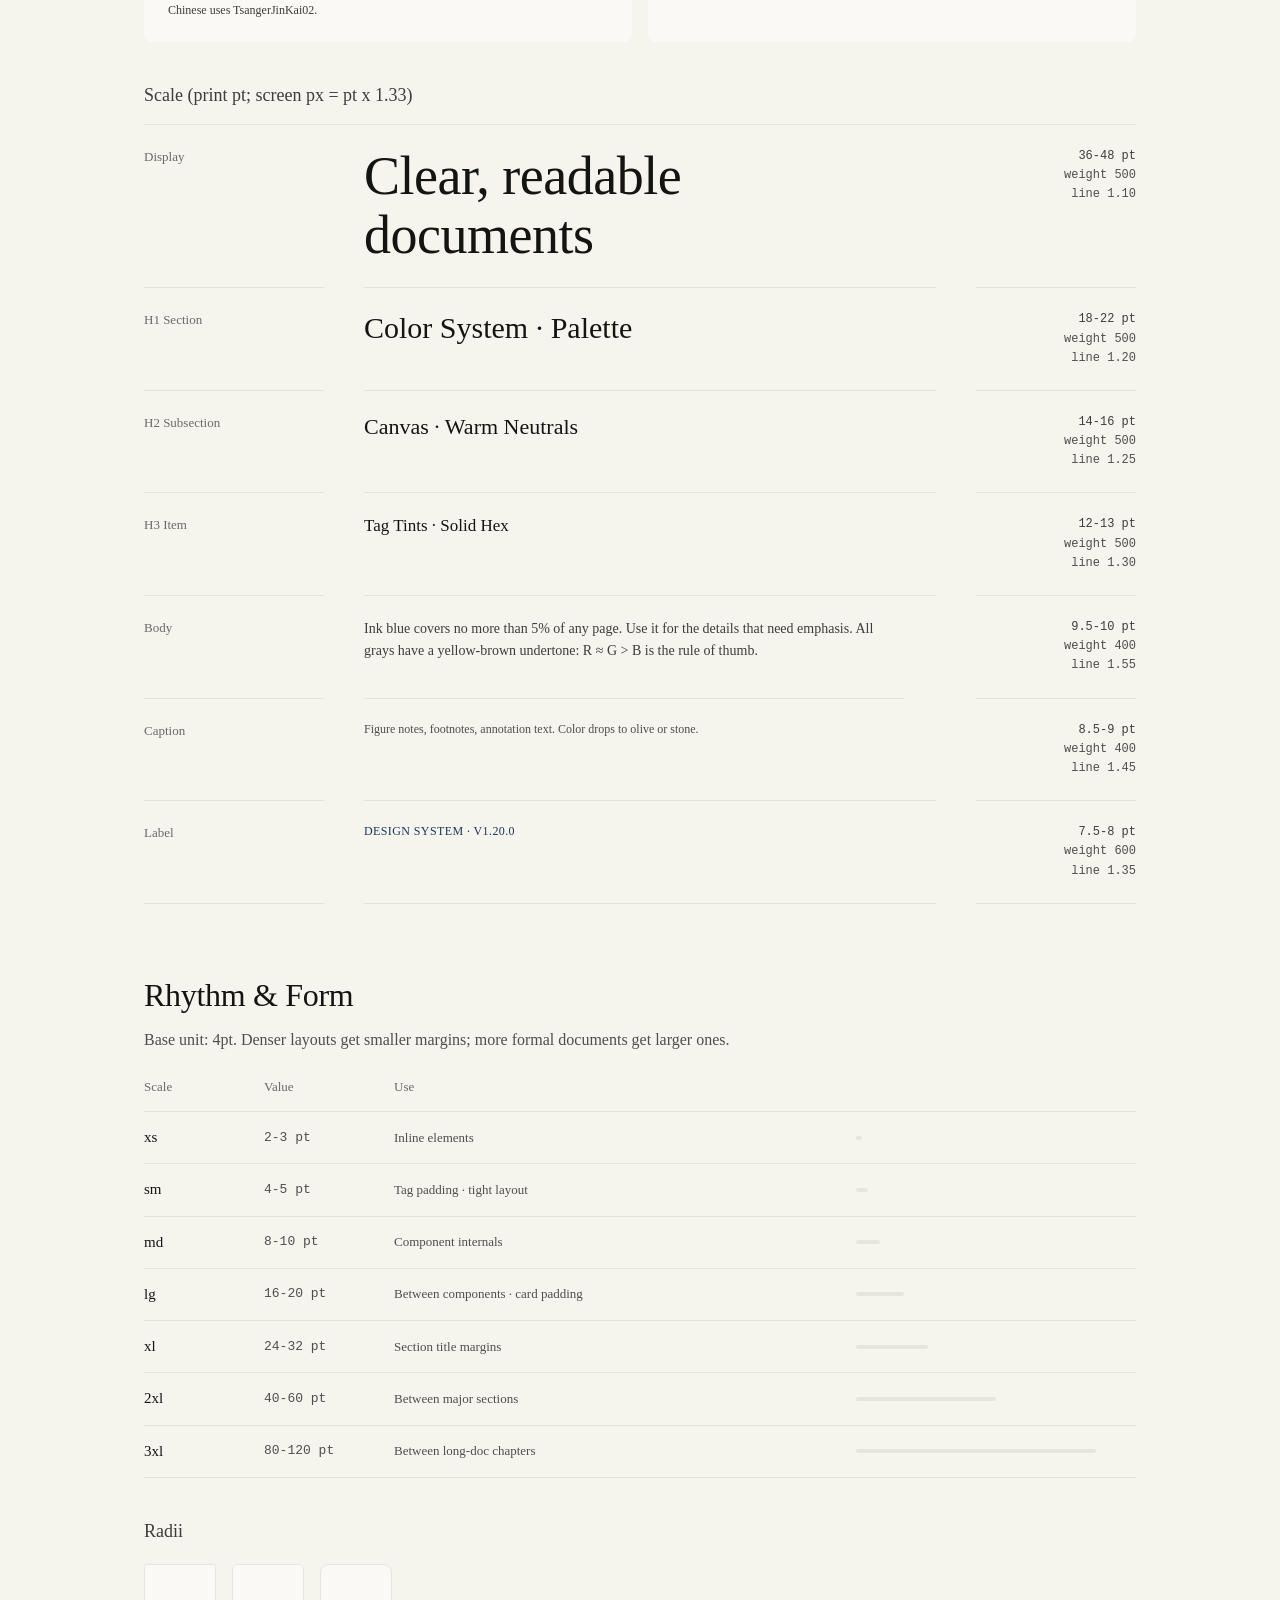
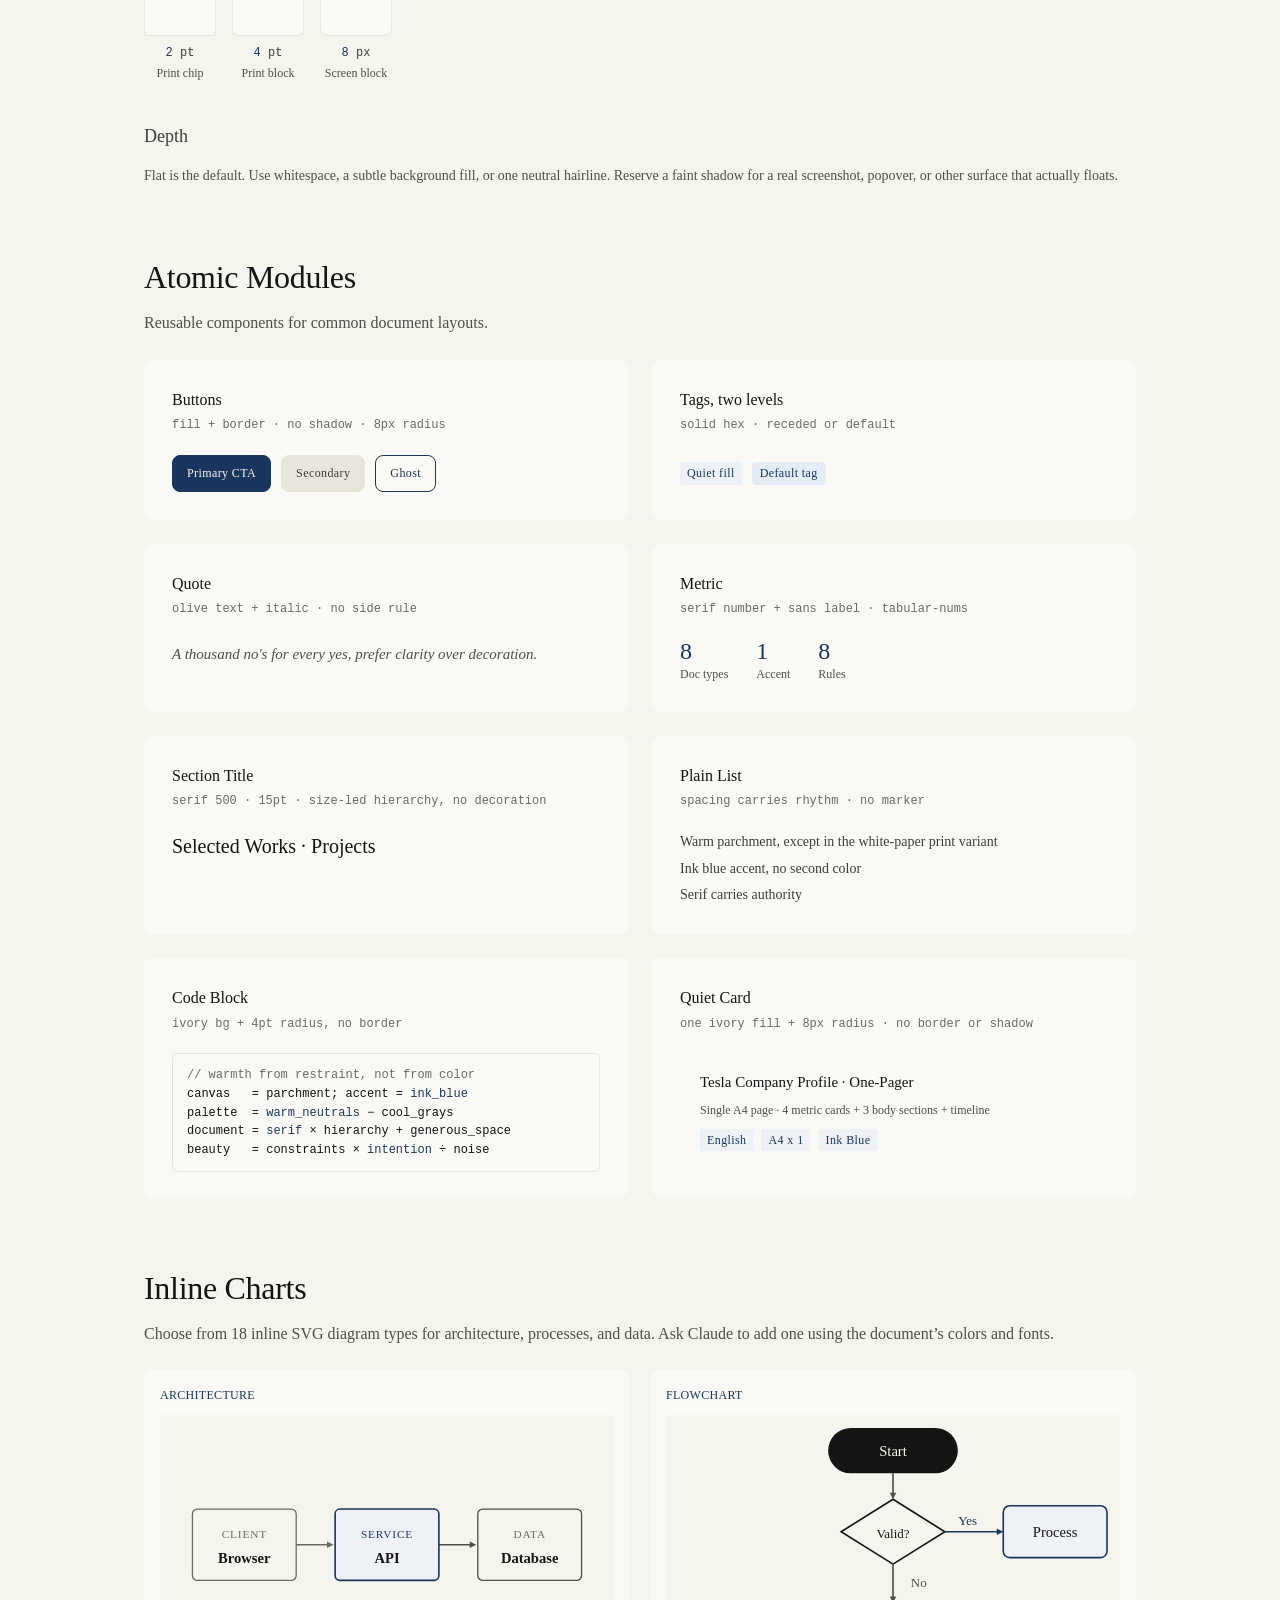
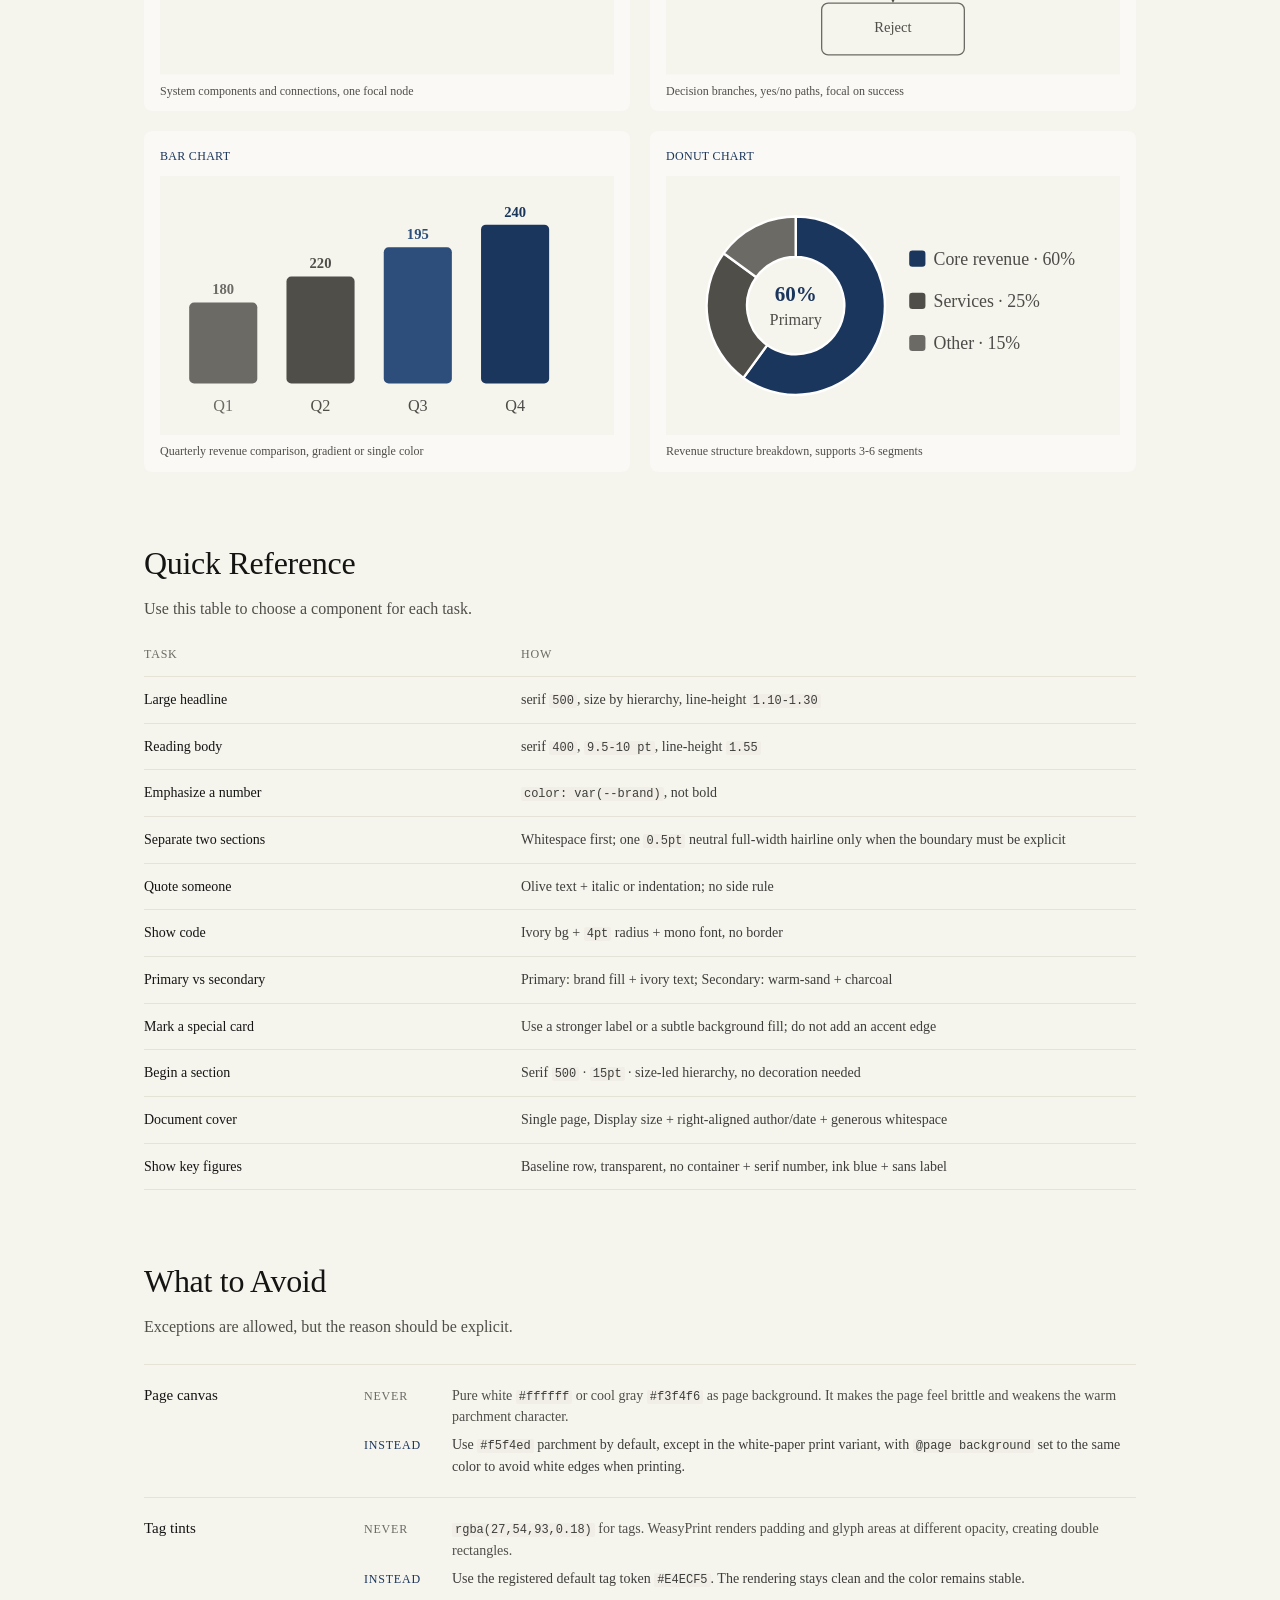
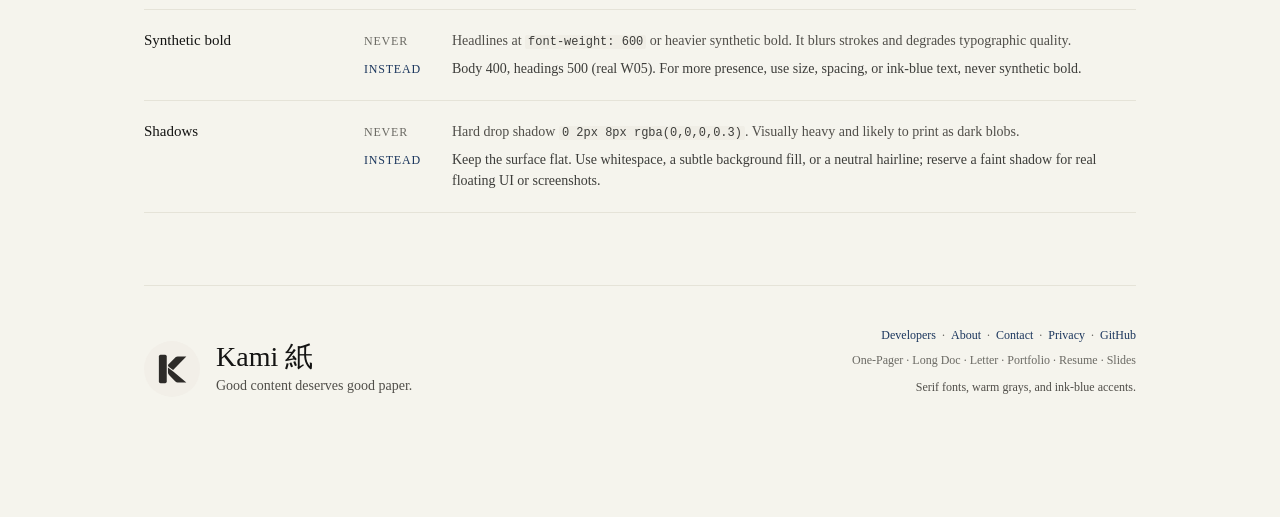
==== commit 345b21b0: "fix(site): use the folded K logo for the favicon and footer mark The skill, README and share card mo" ====
--- a/site/index.html
+++ b/site/index.html
@@ -32,14 +32,14 @@
   <meta property="og:title" content="Kami: Document Design System for AI Agents">
   <meta property="og:description" content="Templates and layout rules for AI-generated documents and landing pages. Export PDF, PNG, or editable PowerPoint slides.">
   <meta property="og:url" content="https://kami.tw93.fun/">
-  <meta property="og:image" content="https://kami.tw93.fun/assets/showcase/kami-landing.png">
-  <meta property="og:image:width" content="3110">
-  <meta property="og:image:height" content="2392">
+  <meta property="og:image" content="https://kami.tw93.fun/assets/og.png">
+  <meta property="og:image:width" content="2400">
+  <meta property="og:image:height" content="1260">
   <meta property="og:locale" content="en_US">
   <meta name="twitter:card" content="summary_large_image">
   <meta name="twitter:title" content="Kami: Document Design System for AI Agents">
   <meta name="twitter:description" content="Templates and layout rules for AI-generated documents and landing pages. Export PDF, PNG, or editable PowerPoint slides.">
-  <meta name="twitter:image" content="https://kami.tw93.fun/assets/showcase/kami-landing.png">
+  <meta name="twitter:image" content="https://kami.tw93.fun/assets/og.png">
   <script type="application/ld+json">
   {
     "@context": "https://schema.org",
@@ -726,13 +726,9 @@
   <!-- ============ FOOTER ============ -->
   <footer class="footer">
     <div class="mark">
-      <svg width="56" height="56" viewBox="0 0 80 80" xmlns="http://www.w3.org/2000/svg" aria-label="Kami mark">
-        <rect x="6" y="6" width="68" height="68" rx="10" fill="#faf9f5" stroke="#1B365D" stroke-width="1.25"/>
-        <line x1="16" y1="26" x2="64" y2="26" stroke="#1B365D" stroke-width="1.25"/>
-        <text x="40" y="56" font-family="TsangerJinKai02, Georgia, serif" font-size="34" font-weight="500" fill="#141413" text-anchor="middle">紙</text>
-      </svg>
+      <img src="assets/images/logo.svg" width="56" height="56" alt="Kami">
       <div>
-        <p class="wm-name">Kami · 紙</p>
+        <p class="wm-name">Kami 紙</p>
         <p class="wm-sub">Good content deserves good paper.</p>
       </div>
     </div>
--- a/site/styles.css
+++ b/site/styles.css
@@ -131,9 +131,7 @@
     padding: 5px;
     border: 1px solid var(--border-soft);
     border-radius: 8px;
-    background: color-mix(in srgb, var(--ivory) 97%, transparent);
-    -webkit-backdrop-filter: blur(14px);
-    backdrop-filter: blur(14px);
+    background: var(--ivory);
     box-shadow: 0 8px 24px rgba(20, 19, 19, 0.08);
     opacity: 0;
     visibility: hidden;
@@ -1108,9 +1106,9 @@
     white-space: nowrap;
   }
   .footer-links a:not(:last-child)::after {
-    content: " ·";
-    color: var(--stone);
-    margin-right: 8px;
+    content: "·";
+    color: var(--stone);
+    margin: 0 6px;
   }
   .footer .colophon b { color: var(--dark-warm); font-weight: 500; }
 
